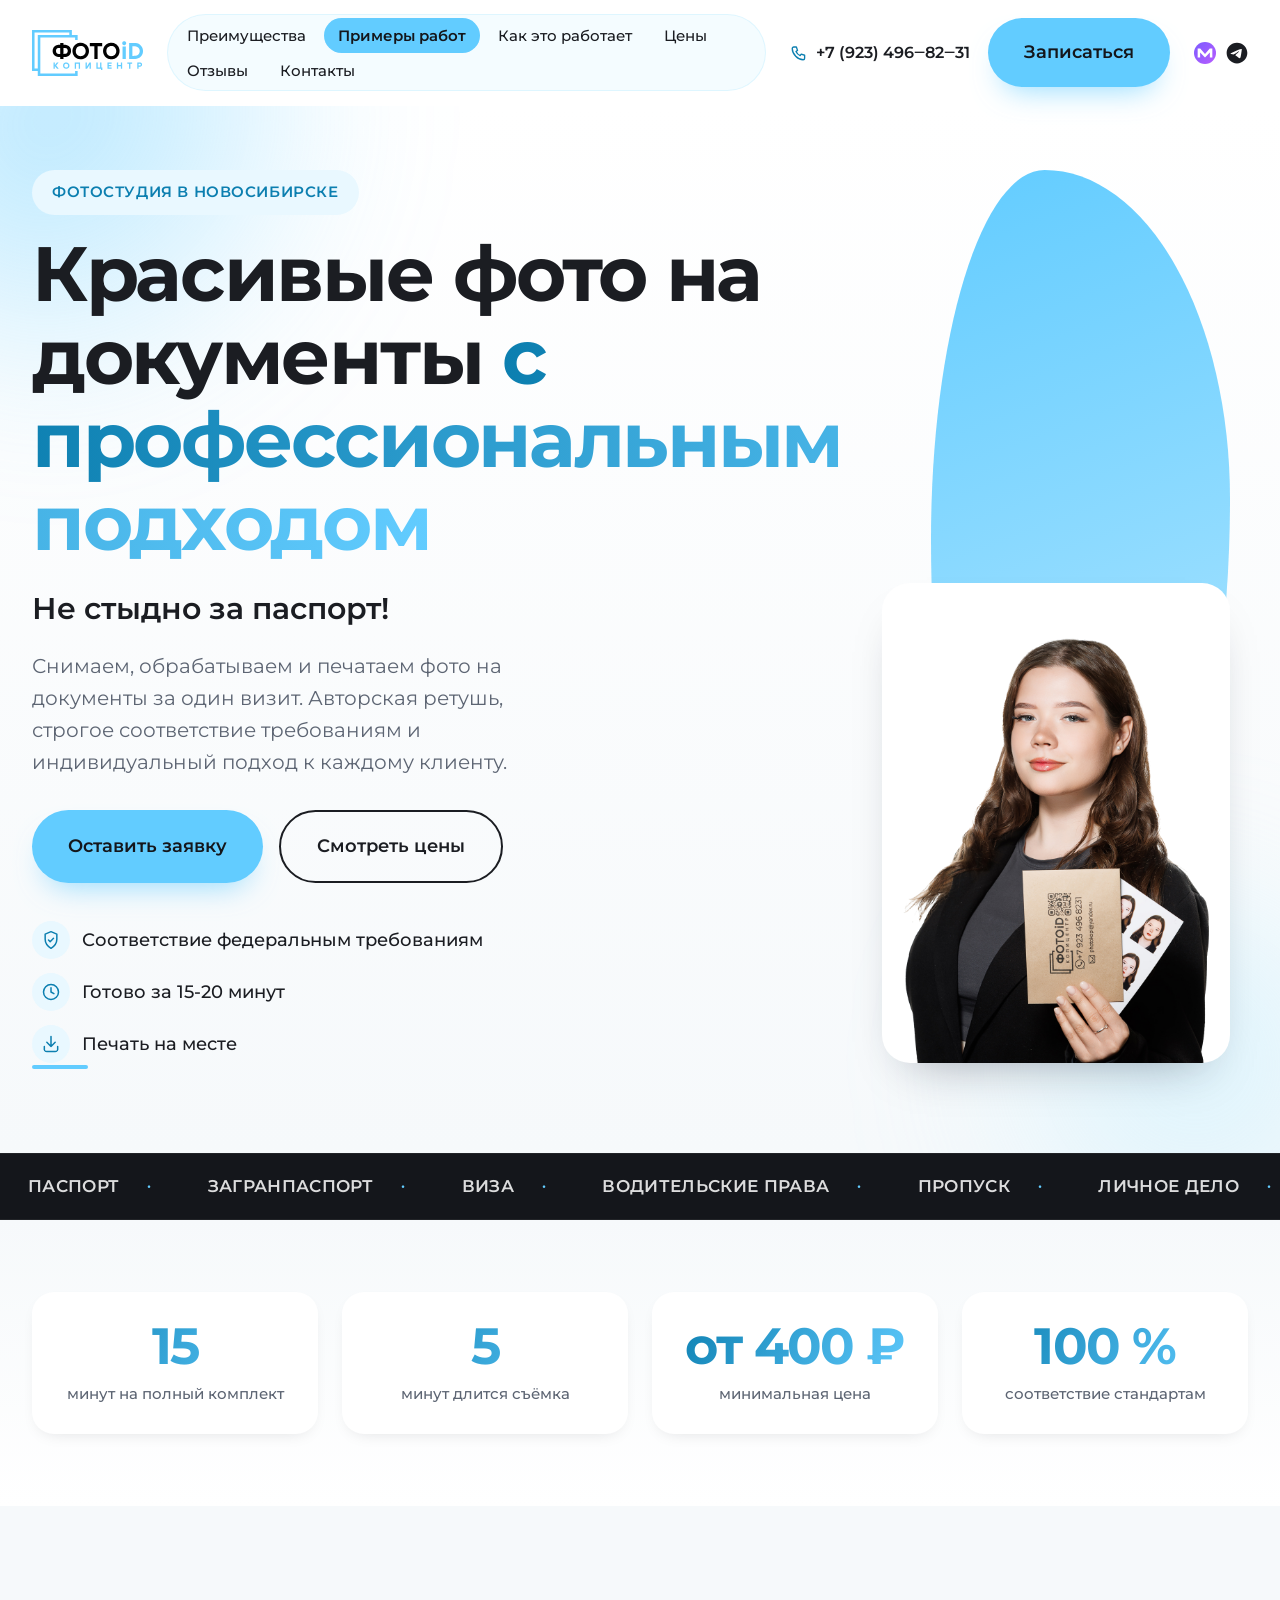
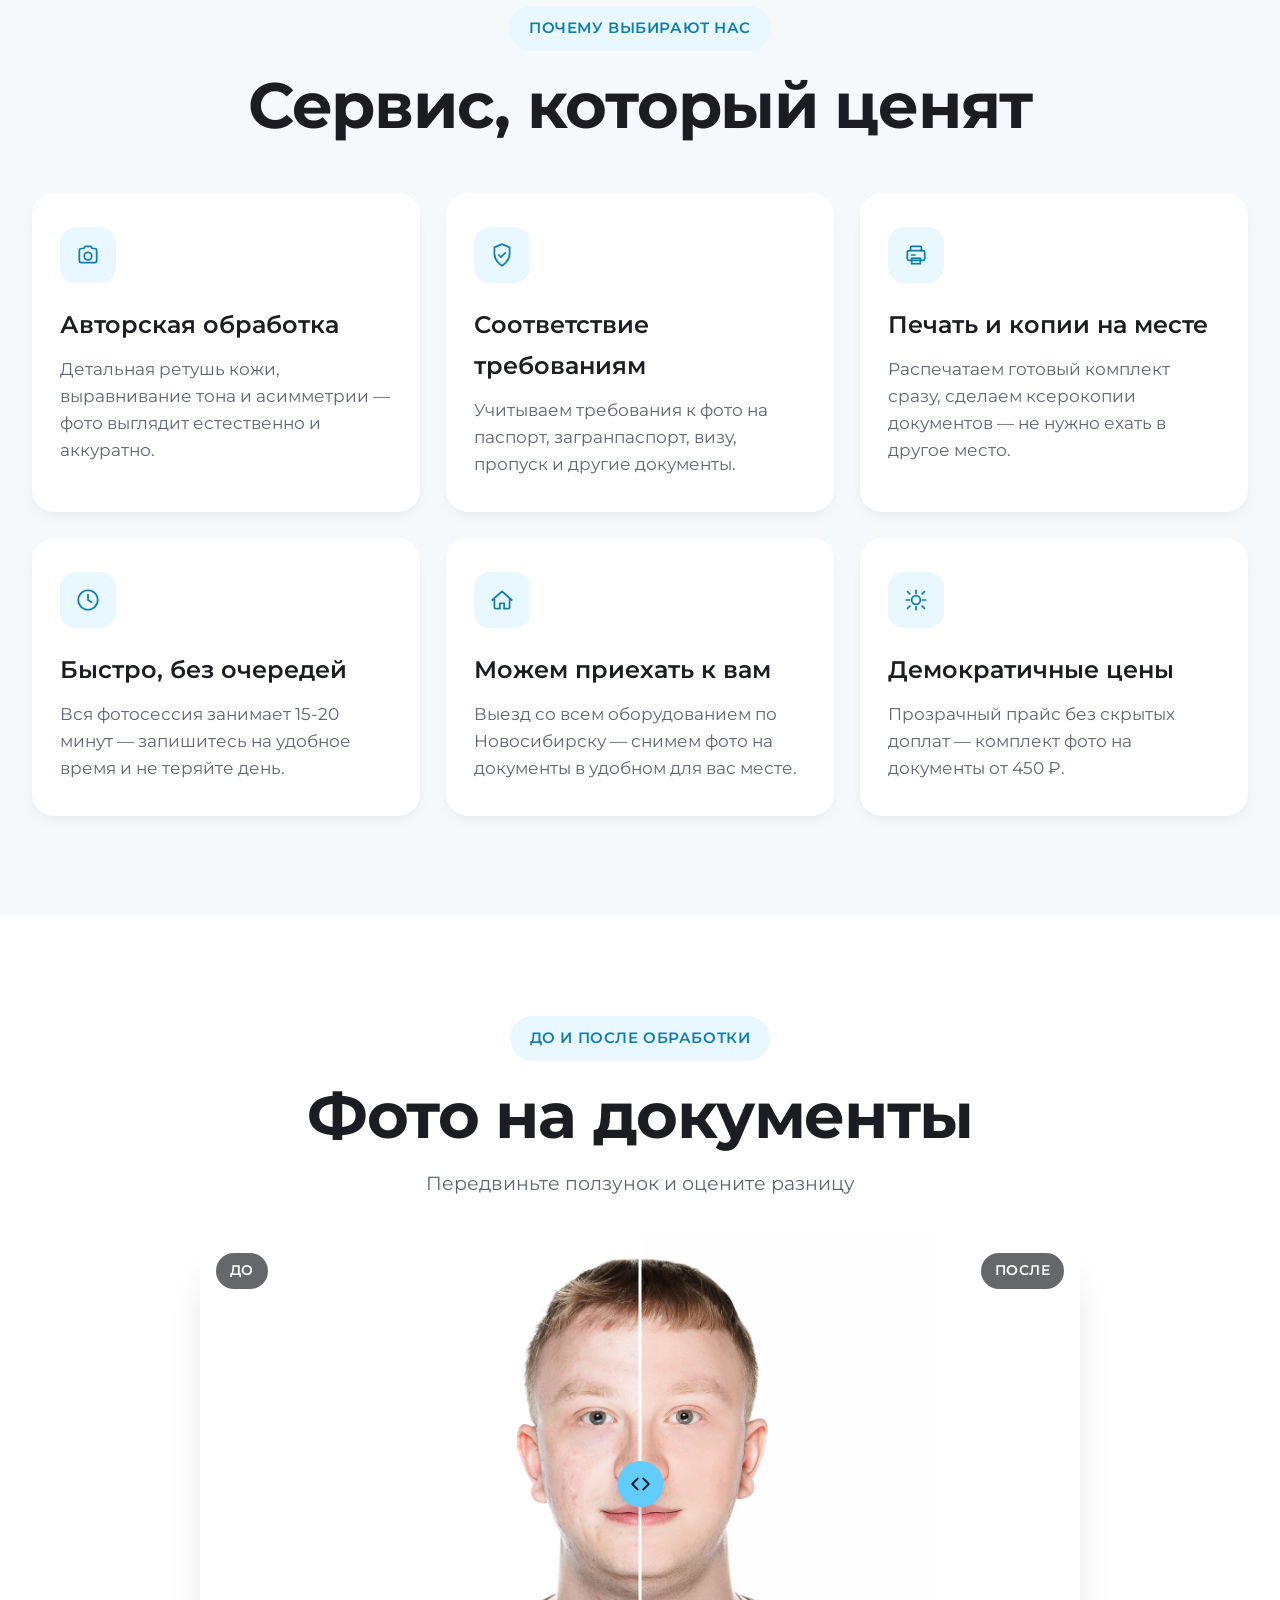
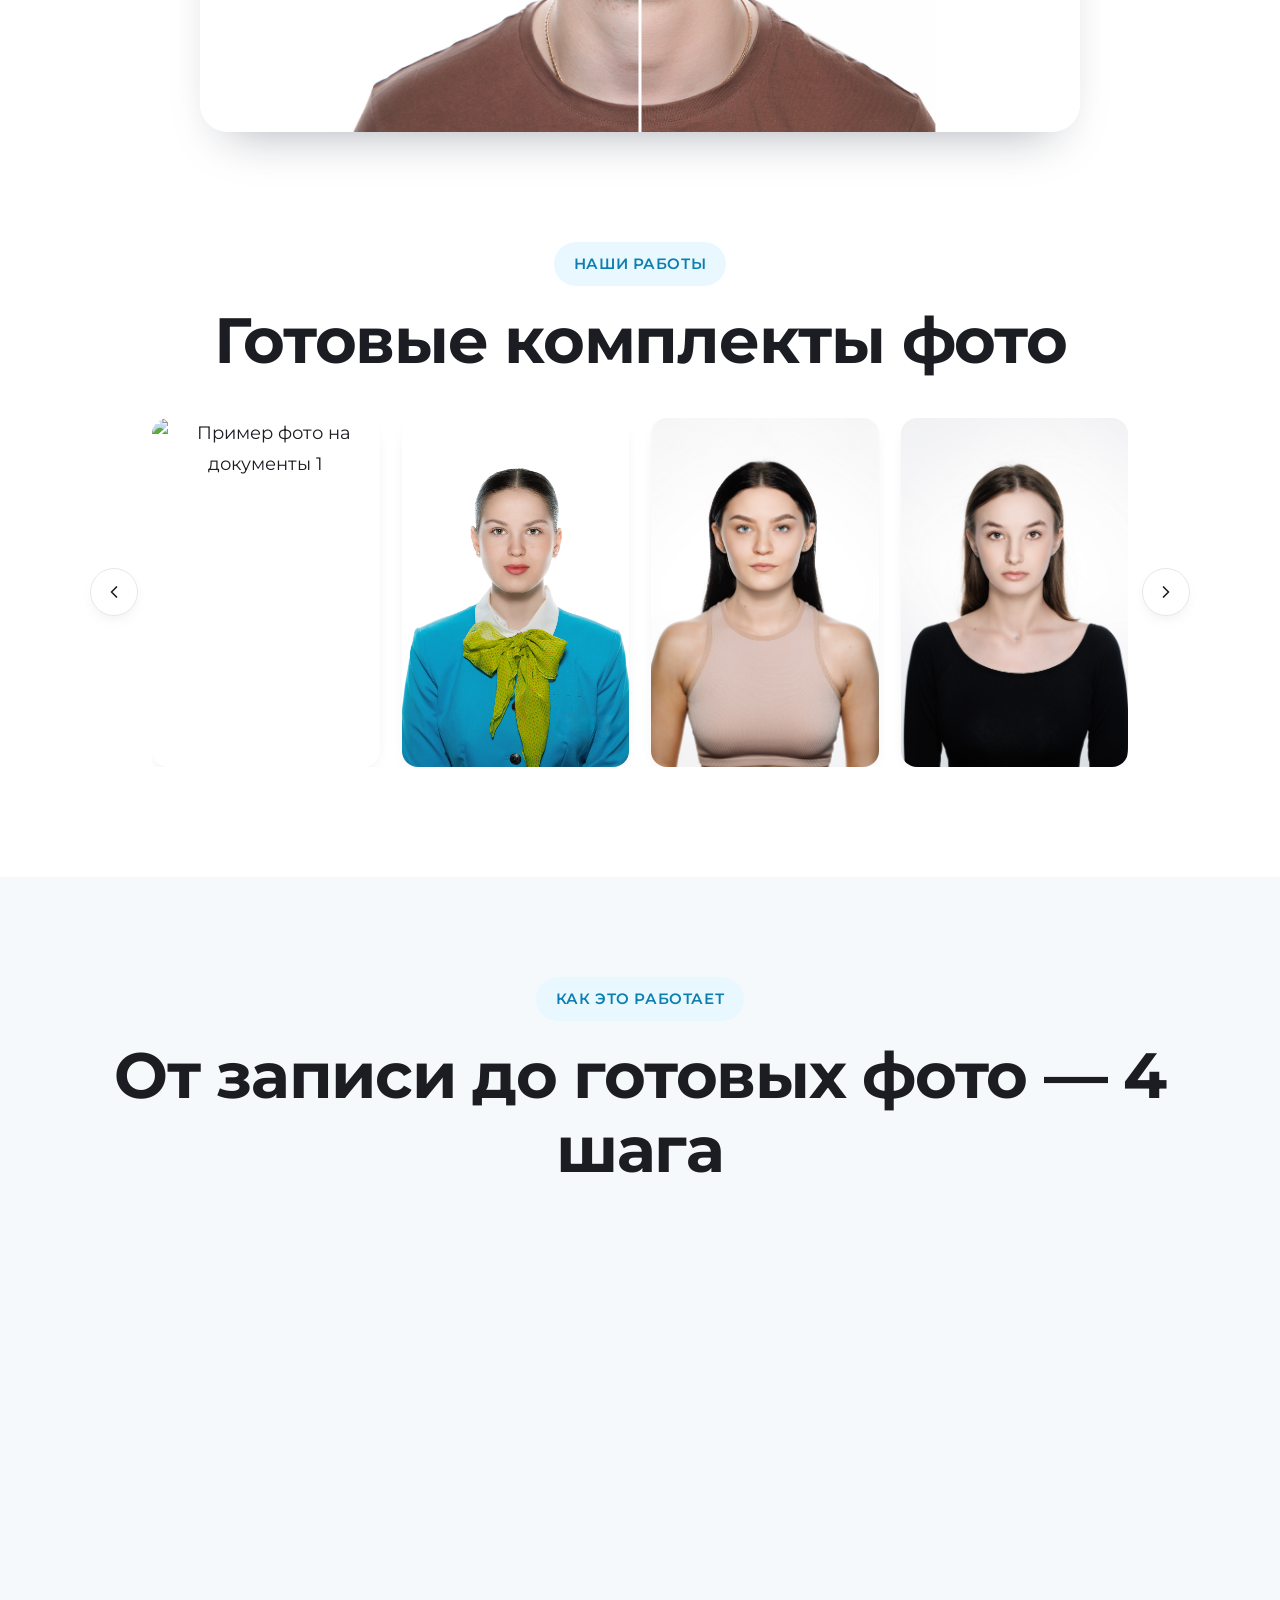
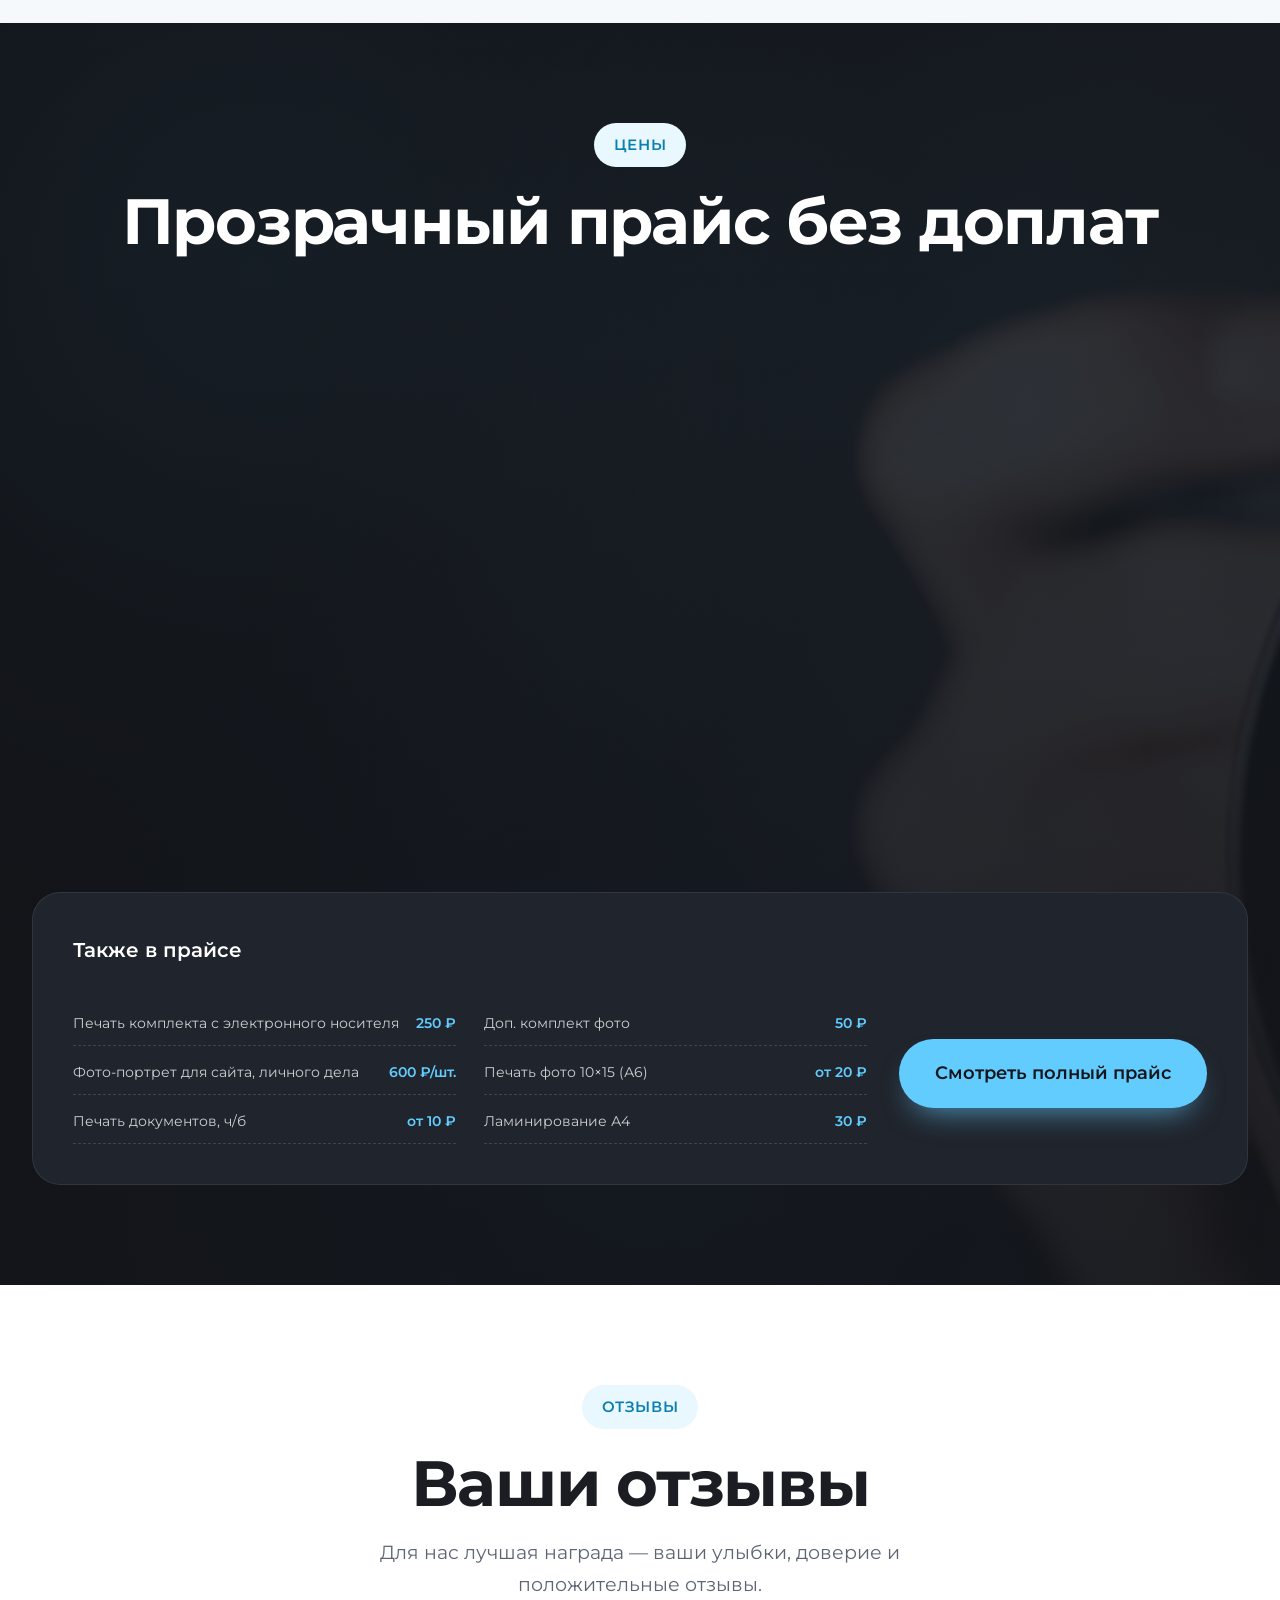
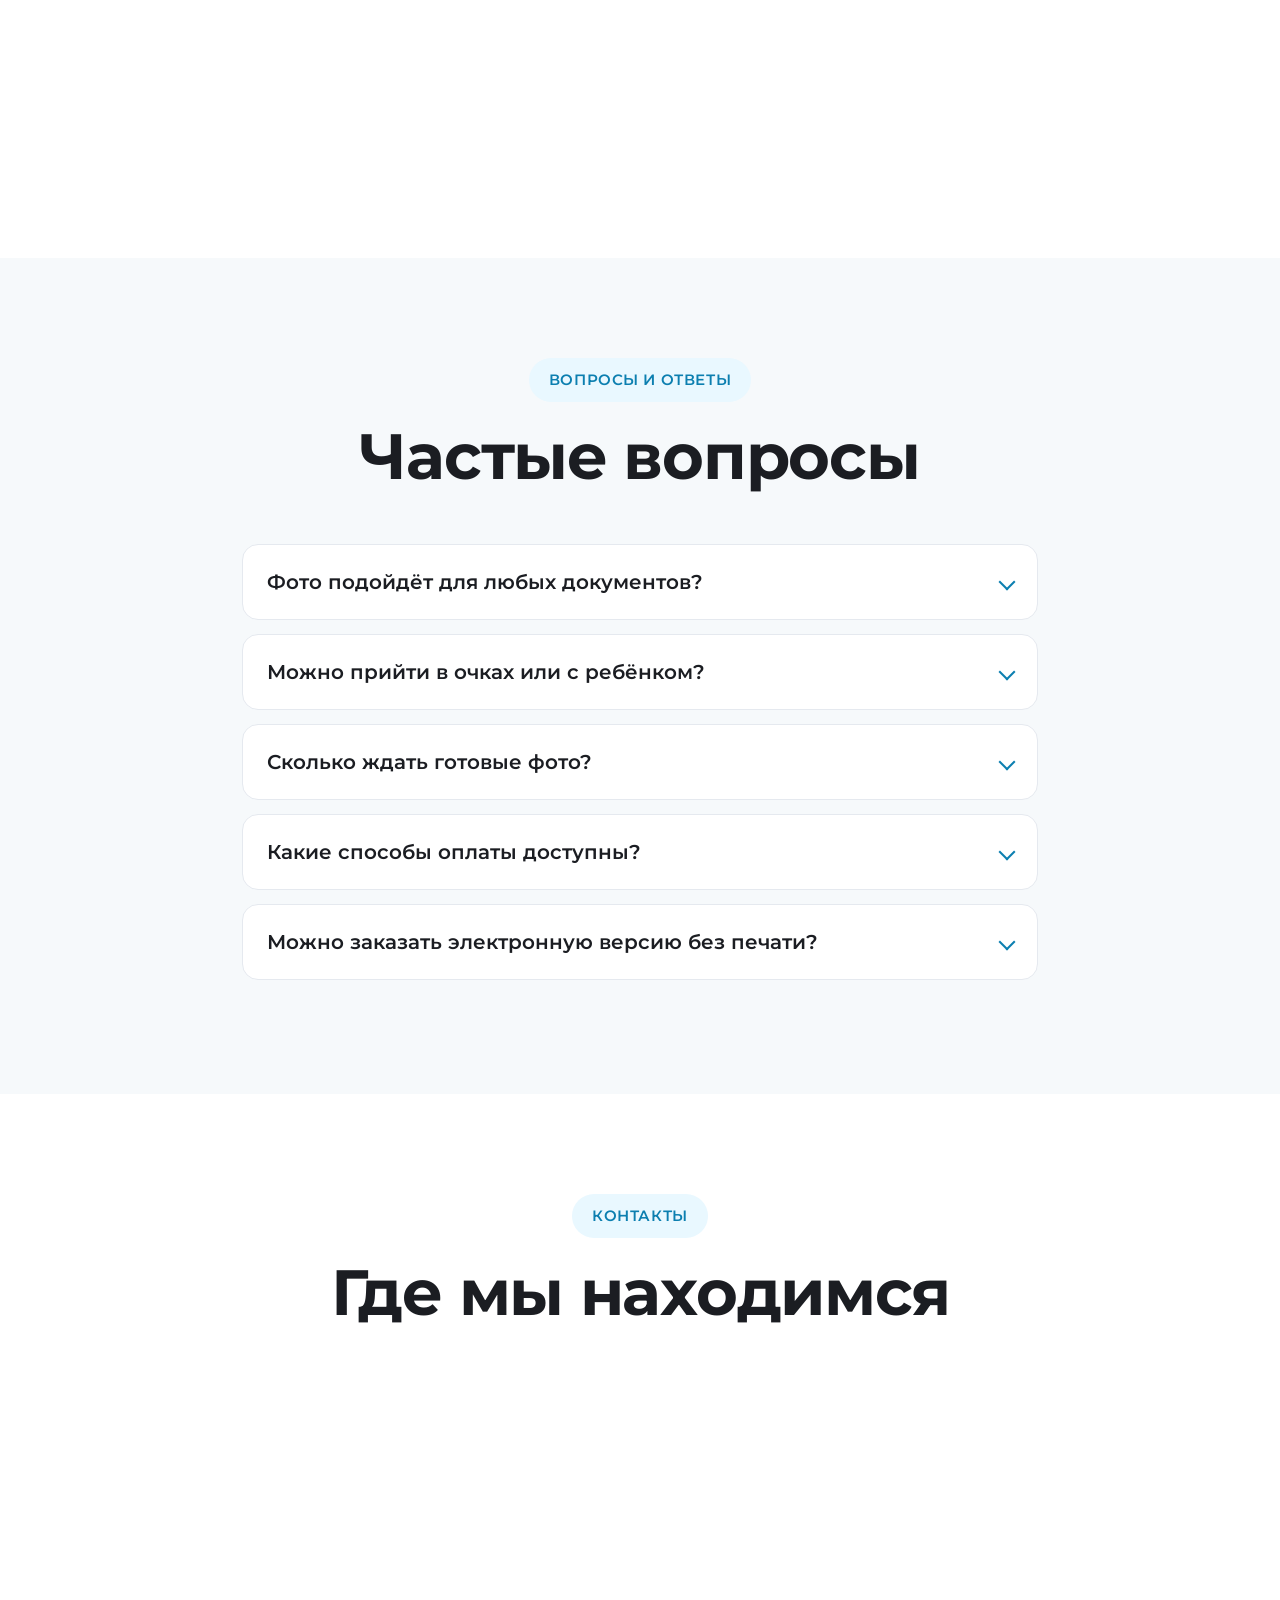
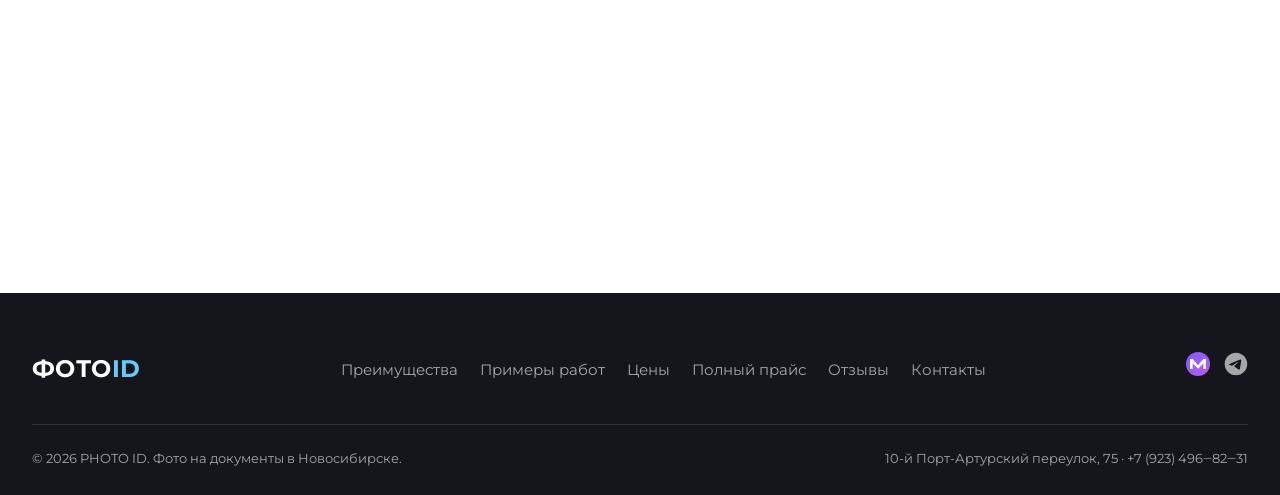
==== index.html @ f9340d2e "fix" ====
<!DOCTYPE html>
<html lang="ru">
  <head>
    <meta charset="UTF-8" />
    <meta name="viewport" content="width=device-width, initial-scale=1.0" />
    <meta
      name="description"
      content="Фотостудия PHOTO ID в Новосибирске — фото на документы за 15 минут, авторская ретушь, печать и копии на месте. Без очередей и пересъёмок."
    />
    <title>фОТО ID — фото на документы в Новосибирске</title>
    <link rel="icon" href="images/logo.svg" type="image/svg+xml" />
    <link rel="preconnect" href="https://fonts.googleapis.com" />
    <link rel="preconnect" href="https://fonts.gstatic.com" crossorigin />
    <link
      href="https://fonts.googleapis.com/css2?family=Montserrat:wght@400;500;600;700;800&display=swap"
      rel="stylesheet"
    />
    <link rel="stylesheet" href="css/style.css" />
    <link rel="stylesheet" href="css/effects.css" />
    <script src="https://res.smartwidgets.ru/app.js" defer></script>
  </head>
  <body>
    <a href="#main" class="visually-hidden">Перейти к содержимому</a>

    <header class="site-header" id="site-header">
      <div class="site-header__container">
        <a href="#main" class="logo">
          <img src="images/logo.svg" alt="PHOTO ID — фото на документы" width="140" height="58" />
        </a>

        <nav class="main-nav" id="main-nav">
          <ul class="main-nav__list">
            <li><a href="#advantages">Преимущества</a></li>
            <li><a href="#examples">Примеры работ</a></li>
            <li><a href="#process">Как это работает</a></li>
            <li><a href="#pricing">Цены</a></li>
            <li><a href="#reviews">Отзывы</a></li>
            <li><a href="#contacts">Контакты</a></li>
          </ul>

          <div class="main-nav__cta">
            <a href="tel:+70000000000" class="header-phone">
              <svg class="icon" viewBox="0 0 24 24" fill="none" stroke="currentColor" stroke-width="1.8">
                <path
                  d="M5 4h3.5l1.5 4.5-2 1.5a11 11 0 0 0 5.5 5.5l1.5-2 4.5 1.5V19a2 2 0 0 1-2 2C10.5 21 3 13.5 3 6a2 2 0 0 1 2-2Z"
                  stroke-linecap="round"
                  stroke-linejoin="round"
                />
              </svg>
              <span>+7 (923) 496‒82‒31</span>
            </a>
            <a href="#contacts" class="btn btn--primary btn--sm">Записаться</a>
          </div>
        </nav>

        <div class="header__icons">
          <a href="#" class="header__icon header__icon--brand" aria-label="Мы в Max" target="_blank" rel="noopener">
            <svg viewBox="0 0 24 24">
              <defs>
                <linearGradient id="maxGradH" x1="0%" y1="0%" x2="100%" y2="100%">
                  <stop offset="0%" stop-color="#7B5BFF" />
                  <stop offset="100%" stop-color="#B85CFF" />
                </linearGradient>
              </defs>
              <circle cx="12" cy="12" r="12" fill="url(#maxGradH)" />
              <path
                fill="#fff"
                d="M4,17 L4,7 L6.8,7 L12,13.2 L17.2,7 L20,7 L20,17 L17.3,17 L17.3,11.5 L12,16.8 L6.7,11.5 L6.7,17 Z"
              />
            </svg>
          </a>

          <a href="#" class="header__icon" aria-label="Мы в Telegram" target="_blank" rel="noopener">
            <svg viewBox="0 0 32 32">
              <title>telegram</title>
              <path
                d="M22.122 10.040c0.006-0 0.014-0 0.022-0 0.209 0 0.403 0.065 0.562 0.177l-0.003-0.002c0.116 0.101 0.194 0.243 0.213 0.403l0 0.003c0.020 0.122 0.031 0.262 0.031 0.405 0 0.065-0.002 0.129-0.007 0.193l0-0.009c-0.225 2.369-1.201 8.114-1.697 10.766-0.21 1.123-0.623 1.499-1.023 1.535-0.869 0.081-1.529-0.574-2.371-1.126-1.318-0.865-2.063-1.403-3.342-2.246-1.479-0.973-0.52-1.51 0.322-2.384 0.221-0.23 4.052-3.715 4.127-4.031 0.004-0.019 0.006-0.040 0.006-0.062 0-0.078-0.029-0.149-0.076-0.203l0 0c-0.052-0.034-0.117-0.053-0.185-0.053-0.045 0-0.088 0.009-0.128 0.024l0.002-0.001q-0.198 0.045-6.316 4.174c-0.445 0.351-1.007 0.573-1.619 0.599l-0.006 0c-0.867-0.105-1.654-0.298-2.401-0.573l0.074 0.024c-0.938-0.306-1.683-0.467-1.619-0.985q0.051-0.404 1.114-0.827 6.548-2.853 8.733-3.761c1.607-0.853 3.47-1.555 5.429-2.010l0.157-0.031zM15.93 1.025c-8.302 0.020-15.025 6.755-15.025 15.060 0 8.317 6.742 15.060 15.060 15.060s15.060-6.742 15.060-15.060c0-8.305-6.723-15.040-15.023-15.060h-0.002q-0.035-0-0.070 0z"
              ></path>
            </svg>
          </a>
        </div>

        <button class="burger" id="burger" aria-label="Открыть меню" aria-expanded="false" aria-controls="main-nav">
          <span></span><span></span><span></span>
        </button>
      </div>
    </header>

    <div class="nav-overlay" id="nav-overlay"></div>

    <main id="main">
      <section class="hero">
        <div class="hero__container">
          <div class="hero__text">
            <p class="eyebrow">Фотостудия в Новосибирске</p>
            <h1 class="hero__title">Красивые фото на документы <span>с профессиональным подходом</span></h1>
            <p class="hero__subtitle">Не стыдно за паспорт!</p>
            <p class="hero__description">
              Снимаем, обрабатываем и печатаем фото на документы за один визит. Авторская ретушь, строгое соответствие
              требованиям и индивидуальный подход к каждому клиенту.
            </p>

            <div class="hero__cta">
              <a href="#contacts" class="btn btn--primary">Оставить заявку</a>
              <a href="#pricing" class="btn btn--outline">Смотреть цены</a>
            </div>

            <ul class="hero__badges">
              <li>
                <svg class="icon" viewBox="0 0 24 24" fill="none" stroke="currentColor" stroke-width="1.8">
                  <path d="M12 22s7-4.5 7-11V5l-7-3-7 3v6c0 6.5 7 11 7 11Z" stroke-linejoin="round" />
                  <path d="m9 12 2 2 4-4" stroke-linecap="round" stroke-linejoin="round" />
                </svg>
                Соответствие федеральным требованиям
              </li>
              <li>
                <svg class="icon" viewBox="0 0 24 24" fill="none" stroke="currentColor" stroke-width="1.8">
                  <circle cx="12" cy="12" r="9" />
                  <path d="M12 7v5l3.5 2" stroke-linecap="round" stroke-linejoin="round" />
                </svg>
                Готово за 15-20 минут
              </li>
              <li>
                <svg class="icon" viewBox="0 0 24 24" fill="none" stroke="currentColor" stroke-width="1.8">
                  <path
                    d="M4 15v4a2 2 0 0 0 2 2h12a2 2 0 0 0 2-2v-4M7 10l5 5 5-5M12 15V3"
                    stroke-linecap="round"
                    stroke-linejoin="round"
                  />
                </svg>
                Печать на месте
              </li>
            </ul>
          </div>

          <div class="hero__media">
            <div class="hero__media-blob" aria-hidden="true"></div>
            <img
              src="images/img/main baground/main-bg.png"
              alt="Фото на документы — пример обработки"
              class="hero__image"
            />
          </div>
        </div>
      </section>

      <div class="marquee" aria-hidden="true">
        <div class="marquee__track">
          <span class="marquee__item">Паспорт<span>•</span></span>
          <span class="marquee__item">Загранпаспорт<span>•</span></span>
          <span class="marquee__item">Виза<span>•</span></span>
          <span class="marquee__item">Водительские права<span>•</span></span>
          <span class="marquee__item">Пропуск<span>•</span></span>
          <span class="marquee__item">Личное дело<span>•</span></span>
          <span class="marquee__item">Студенческий билет<span>•</span></span>
          <span class="marquee__item">Анкета<span>•</span></span>
          <!-- дублируем для бесшовного цикла -->
          <span class="marquee__item">Паспорт<span>•</span></span>
          <span class="marquee__item">Загранпаспорт<span>•</span></span>
          <span class="marquee__item">Виза<span>•</span></span>
          <span class="marquee__item">Водительские права<span>•</span></span>
          <span class="marquee__item">Пропуск<span>•</span></span>
          <span class="marquee__item">Личное дело<span>•</span></span>
          <span class="marquee__item">Студенческий билет<span>•</span></span>
          <span class="marquee__item">Анкета<span>•</span></span>
        </div>
      </div>

      <section class="metrics">
        <div class="metrics__container">
          <div class="metric">
            <div class="metric__value"><span data-count="15">15</span></div>
            <p class="metric__label">минут на полный комплект</p>
          </div>
          <div class="metric">
            <div class="metric__value"><span data-count="5">5</span></div>
            <p class="metric__label">минут длится съёмка</p>
          </div>
          <div class="metric">
            <div class="metric__value">от <span data-count="400">450</span> ₽</div>
            <p class="metric__label">минимальная цена</p>
          </div>
          <div class="metric">
            <div class="metric__value"><span data-count="100">100</span> %</div>
            <p class="metric__label">соответствие стандартам</p>
          </div>
        </div>
      </section>

      <section class="advantages" id="advantages">
        <div class="advantages__container">
          <p class="eyebrow eyebrow--center">Почему выбирают нас</p>
          <h2 class="common-title">Сервис, который ценят</h2>

          <div class="advantages__grid">
            <article class="advantage-card">
              <span class="advantage-card__icon">
                <svg viewBox="0 0 24 24" fill="none" stroke="currentColor" stroke-width="1.6">
                  <path
                    d="M4 8a2 2 0 0 1 2-2h2l1.5-2h5L16 6h2a2 2 0 0 1 2 2v9a2 2 0 0 1-2 2H6a2 2 0 0 1-2-2V8Z"
                    stroke-linejoin="round"
                  />
                  <circle cx="12" cy="13" r="3.5" />
                </svg>
              </span>
              <h3>Авторская обработка</h3>
              <p>Детальная ретушь кожи, выравнивание тона и асимметрии — фото выглядит естественно и аккуратно.</p>
            </article>

            <article class="advantage-card">
              <span class="advantage-card__icon">
                <svg viewBox="0 0 24 24" fill="none" stroke="currentColor" stroke-width="1.6">
                  <path d="M12 22s7-4.5 7-11V5l-7-3-7 3v6c0 6.5 7 11 7 11Z" stroke-linejoin="round" />
                  <path d="m9 12 2 2 4-4" stroke-linecap="round" stroke-linejoin="round" />
                </svg>
              </span>
              <h3>Соответствие требованиям</h3>
              <p>Учитываем требования к фото на паспорт, загранпаспорт, визу, пропуск и другие документы.</p>
            </article>

            <article class="advantage-card">
              <span class="advantage-card__icon">
                <svg viewBox="0 0 24 24" fill="none" stroke="currentColor" stroke-width="1.6">
                  <rect x="4" y="8" width="16" height="9" rx="1.5" />
                  <path d="M7 8V5a1 1 0 0 1 1-1h8a1 1 0 0 1 1 1v3M8 12h3" stroke-linecap="round" />
                  <rect x="8" y="15" width="8" height="5" />
                </svg>
              </span>
              <h3>Печать и копии на месте</h3>
              <p>Распечатаем готовый комплект сразу, сделаем ксерокопии документов — не нужно ехать в другое место.</p>
            </article>

            <article class="advantage-card">
              <span class="advantage-card__icon">
                <svg viewBox="0 0 24 24" fill="none" stroke="currentColor" stroke-width="1.6">
                  <circle cx="12" cy="12" r="9" />
                  <path d="M12 7v5l3.5 2" stroke-linecap="round" stroke-linejoin="round" />
                </svg>
              </span>
              <h3>Быстро, без очередей</h3>
              <p>Вся фотосессия занимает 15-20 минут — запишитесь на удобное время и не теряйте день.</p>
            </article>

            <article class="advantage-card">
              <span class="advantage-card__icon">
                <svg viewBox="0 0 24 24" fill="none" stroke="currentColor" stroke-width="1.6">
                  <path
                    d="M3 12 12 4l9 8M5 10v9a1 1 0 0 0 1 1h4v-5h4v5h4a1 1 0 0 0 1-1v-9"
                    stroke-linecap="round"
                    stroke-linejoin="round"
                  />
                </svg>
              </span>
              <h3>Можем приехать к вам</h3>
              <p>Выезд со всем оборудованием по Новосибирску — снимем фото на документы в удобном для вас месте.</p>
            </article>

            <article class="advantage-card">
              <span class="advantage-card__icon">
                <svg viewBox="0 0 24 24" fill="none" stroke="currentColor" stroke-width="1.6">
                  <path
                    d="M12 3v3M12 18v3M4.2 4.2l2.1 2.1M17.7 17.7l2.1 2.1M3 12h3M18 12h3M4.2 19.8l2.1-2.1M17.7 6.3l2.1-2.1"
                    stroke-linecap="round"
                  />
                  <circle cx="12" cy="12" r="4" />
                </svg>
              </span>
              <h3>Демократичные цены</h3>
              <p>Прозрачный прайс без скрытых доплат — комплект фото на документы от 450 ₽.</p>
            </article>
          </div>
        </div>
      </section>

      <section class="examples" id="examples">
        <div class="examples__container">
          <p class="eyebrow eyebrow--center">До и после обработки</p>
          <h2 class="examples__title common-title">Фото на документы</h2>
          <h3 class="examples__subtitle">Передвиньте ползунок и оцените разницу</h3>

          <div class="flex-wrapper">
            <div class="compare-container">
              <img src="images/after.jpg" class="compare-img after" alt="Фото после обработки" />
              <img src="images/before.jpg" class="compare-img before" alt="Фото до обработки" />
              <div class="slider-line" role="slider" aria-label="Сравнение до и после" tabindex="0">
                <span class="slider-handle">
                  <svg viewBox="0 0 24 24" fill="none" stroke="currentColor" stroke-width="2">
                    <path d="m9 6-6 6 6 6M15 6l6 6-6 6" stroke-linecap="round" stroke-linejoin="round" />
                  </svg>
                </span>
              </div>
              <span class="compare-tag compare-tag--before">До</span>
              <span class="compare-tag compare-tag--after">После</span>
            </div>
          </div>

          <div class="examples__gallery-head">
            <p class="eyebrow eyebrow--center">Наши работы</p>
            <h2 class="common-title">Готовые комплекты фото</h2>
          </div>

          <div class="examples__carousel carousel">
            <button class="arrow left" aria-label="Предыдущие фото">
              <svg viewBox="0 0 24 24" fill="none" stroke="currentColor" stroke-width="2">
                <path d="m15 6-6 6 6 6" stroke-linecap="round" stroke-linejoin="round" />
              </svg>
            </button>

            <div class="carousel-track-wrapper">
              <div class="carousel-track">
                <div class="carousel-item">
                  <img src="images/img/example1.jpg" alt="Пример фото на документы 1" loading="lazy" />
                </div>
                <div class="carousel-item">
                  <img src="images/img/IMG_1281 (3).jpg" alt="Пример фото на документы 2" loading="lazy" />
                </div>
                <div class="carousel-item">
                  <img src="images/img/IMG_2368.jpg" alt="Пример фото на документы 3" loading="lazy" />
                </div>
                <div class="carousel-item">
                  <img src="images/img/IMG_2411.jpg" alt="Пример фото на документы 4" loading="lazy" />
                </div>
                <div class="carousel-item">
                  <img src="images/img/IMG_7829.jpg" alt="Пример фото на документы 5" loading="lazy" />
                </div>
                <div class="carousel-item">
                  <img src="images/img/IMG_9125.jpg" alt="Пример фото на документы 6" loading="lazy" />
                </div>
                <div class="carousel-item">
                  <img src="images/img/IMG_9531.jpg" alt="Пример фото на документы 7" loading="lazy" />
                </div>
                <div class="carousel-item">
                  <img src="images/img/IMG_9721-1 (2).jpg" alt="Пример фото на документы 8" loading="lazy" />
                </div>
              </div>
            </div>

            <button class="arrow right" aria-label="Следующие фото">
              <svg viewBox="0 0 24 24" fill="none" stroke="currentColor" stroke-width="2">
                <path d="m9 6 6 6-6 6" stroke-linecap="round" stroke-linejoin="round" />
              </svg>
            </button>
          </div>
        </div>
      </section>

      <section class="process" id="process">
        <div class="process__container">
          <p class="eyebrow eyebrow--center">Как это работает</p>
          <h2 class="common-title">От записи до готовых фото — 4 шага</h2>

          <ol class="process__list">
            <li class="process-step">
              <span class="process-step__num">01</span>
              <h3>Свяжитесь с нами</h3>

              <p>Приходите в копицентр или свяжитесь с нами — мы подскажем всё необходимое</p>
            </li>
            <li class="process-step">
              <span class="process-step__num">02</span>
              <h3>Фотосъёмка</h3>
              <p>Сама съёмка занимает 5-7 минут — поможем с позой, светом и выражением лица.</p>
            </li>
            <li class="process-step">
              <span class="process-step__num">03</span>
              <h3>Обработка</h3>
              <p>Подбираем лучший кадр и обрабатываем его с учётом ваших пожеланий.</p>
            </li>
            <li class="process-step">
              <span class="process-step__num">04</span>
              <h3>Готово</h3>
              <p>Забираете комплект в печатном виде, на флешке или получаете файлы на почту.</p>
            </li>
          </ol>
        </div>
      </section>

      <section class="pricing" id="pricing">
        <!-- Фоновое видео. Положи свой файл в assets/video/studio-bg.mp4 —
             пока файла нет, виден анимированный градиентный фон (.pricing::before). -->
        <video
          class="pricing__bg-video"
          autoplay
          muted
          loop
          playsinline
          preload="none"
          poster="images/intro2.jpg"
          aria-hidden="true"
        >
          <source src="assets/video/studio-bg.mp4" type="video/mp4" />
        </video>
        <div class="pricing__overlay" aria-hidden="true"></div>
        <div class="pricing__container">
          <p class="eyebrow eyebrow--center">Цены</p>
          <h2 class="common-title">Прозрачный прайс без доплат</h2>

          <div class="pricing__grid">
            <article class="price-card">
              <h3 class="price-card__name">Лайт</h3>
              <p class="price-card__price">450 ₽</p>
              <ul class="price-card__list">
                <li>Комплект 4 шт.</li>
                <li>Лёгкая ретушь кожи</li>
                <li>Печать или электронный вид</li>
              </ul>
              <a href="#contacts" class="btn btn--outline btn--block">Записаться</a>
            </article>

            <article class="price-card price-card--popular">
              <span class="price-card__badge">Популярно</span>
              <h3 class="price-card__name">Полный пакет</h3>
              <p class="price-card__price">800 ₽</p>
              <ul class="price-card__list">
                <li>Комплект 4 шт.</li>
                <li>Профессиональная ретушь: асимметрия, тон кожи, неровности</li>
                <li>Печать и электронный вид в высоком качестве</li>
              </ul>
              <a href="#contacts" class="btn btn--primary btn--block">Записаться</a>
            </article>

            <article class="price-card">
              <h3 class="price-card__name">С выездом</h3>
              <p class="price-card__price">от 4000 ₽</p>
              <ul class="price-card__list">
                <li>Выезд по Новосибирску со всем оборудованием</li>
                <li>Готовое фото по договорённости с мастером</li>
              </ul>
              <a href="#contacts" class="btn btn--outline btn--block">Уточнить</a>
            </article>
          </div>

          <div class="pricing__extra">
            <h3>Также в прайсе</h3>
            <ul class="pricing__extra-list">
              <li><span>Печать комплекта с электронного носителя</span><b>250 ₽</b></li>
              <li><span>Доп. комплект фото</span><b>50 ₽</b></li>
              <li><span>Фото-портрет для сайта, личного дела</span><b>600 ₽/шт.</b></li>
              <li><span>Печать фото 10×15 (А6)</span><b>от 20 ₽</b></li>
              <li><span>Печать документов, ч/б</span><b>от 10 ₽</b></li>
              <li><span>Ламинирование А4</span><b>30 ₽</b></li>
            </ul>
            <a href="price.html" class="btn btn--primary">Смотреть полный прайс</a>
          </div>
        </div>
      </section>

      <section class="feedback" id="reviews">
        <div class="feedback__container">
          <p class="eyebrow eyebrow--center">Отзывы</p>
          <h2 class="feedback__title common-title">Ваши отзывы</h2>
          <h3 class="feedback__subtitle">Для нас лучшая награда — ваши улыбки, доверие и положительные отзывы.</h3>
          <div class="sw-app" data-app="55024e90703c2088b79bbe9ac52729a4"></div>
        </div>
      </section>

      <section class="faq" id="faq">
        <div class="faq__container">
          <p class="eyebrow eyebrow--center">Вопросы и ответы</p>
          <h2 class="common-title">Частые вопросы</h2>

          <div class="accordion">
            <div class="accordion-item">
              <button class="accordion-header" type="button">Фото подойдёт для любых документов?</button>
              <div class="accordion-content">
                <p>
                  Да, мы делаем фото с учётом требований к паспорту, загранпаспорту, водительскому удостоверению, визе,
                  пропуску и личному делу. Если у вас особые требования — скажите об этом до съёмки.
                </p>
              </div>
            </div>
            <div class="accordion-item">
              <button class="accordion-header" type="button">Можно прийти в очках или с ребёнком?</button>
              <div class="accordion-content">
                <p>
                  Можно. Для большинства документов очки на фото не допускаются — на месте подскажем, как лучше сделать
                  кадр. Фотографируем детей и взрослых, в том числе фото на документы для питомцев.
                </p>
              </div>
            </div>
            <div class="accordion-item">
              <button class="accordion-header" type="button">Сколько ждать готовые фото?</button>
              <div class="accordion-content">
                <p>Обычно фотосессия и обработка занимают 15-20 минут, и вы уходите с готовым комплектом на руках.</p>
              </div>
            </div>
            <div class="accordion-item">
              <button class="accordion-header" type="button">Какие способы оплаты доступны?</button>
              <div class="accordion-content">
                <p>Принимаем наличные и оплату картой. При выезде к заказчику возможна оплата переводом.</p>
              </div>
            </div>
            <div class="accordion-item">
              <button class="accordion-header" type="button">Можно заказать электронную версию без печати?</button>
              <div class="accordion-content">
                <p>
                  Да, передадим готовые файлы на флешку или вышлем на почту — печать оплачивается отдельно при
                  необходимости.
                </p>
              </div>
            </div>
          </div>
        </div>
      </section>

      <section class="where" id="contacts">
        <div class="where__container">
          <p class="eyebrow eyebrow--center">Контакты</p>
          <h2 class="where__title common-title">Где мы находимся</h2>

          <div class="where__layout">
            <div class="contact-card">
              <ul class="contact-card__list">
                <li>
                  <svg class="icon" viewBox="0 0 24 24" fill="none" stroke="currentColor" stroke-width="1.8">
                    <path d="M12 22s7-4.5 7-11a7 7 0 1 0-14 0c0 6.5 7 11 7 11Z" stroke-linejoin="round" />
                    <circle cx="12" cy="11" r="2.5" />
                  </svg>
                  <span>10-й Порт-Артурский переулок, 75, Ленинский район, Новосибирск</span>
                </li>
                <li>
                  <svg class="icon" viewBox="0 0 24 24" fill="none" stroke="currentColor" stroke-width="1.8">
                    <path
                      d="M5 4h3.5l1.5 4.5-2 1.5a11 11 0 0 0 5.5 5.5l1.5-2 4.5 1.5V19a2 2 0 0 1-2 2C10.5 21 3 13.5 3 6a2 2 0 0 1 2-2Z"
                      stroke-linecap="round"
                      stroke-linejoin="round"
                    />
                  </svg>
                  <a href="tel:+70000000000">+7 (923) 496‒82‒31</a>
                </li>
                <li>
                  <svg class="icon" viewBox="0 0 24 24" fill="none" stroke="currentColor" stroke-width="1.8">
                    <circle cx="12" cy="12" r="9" />
                    <path d="M12 7v5l3.5 2" stroke-linecap="round" stroke-linejoin="round" />
                  </svg>
                  <span>Пн–Пт: 10:00–20:00, Сб–Вс: 10:00–19:00</span>
                </li>
              </ul>
              <div class="contact-card__socials">
                <a href="#" target="_blank" rel="noopener" aria-label="Мы во Max">Max</a>
                <a href="#" target="_blank" rel="noopener" aria-label="Мы в Telegram">Telegram</a>
              </div>
              <a href="#contacts" class="btn btn--primary btn--block">Записаться на фотосессию</a>
            </div>

            <div class="where__map map">
              <iframe
                src="https://yandex.ru/map-widget/v1/?um=constructor%3A879d0be3b4baaa48f2556f5f6e97ea75e90715cfccce647b9ef50e7c65b0874b&amp;source=constructor"
                width="1000"
                height="500"
                loading="lazy"
                title="Карта — расположение фотостудии PHOTO ID"
              ></iframe>
            </div>
          </div>
        </div>
      </section>
    </main>

    <footer class="site-footer">
      <div class="site-footer__container">
        <div class="site-footer__top">
          <a href="#main" class="footer-logo">ФОТО<span>ID</span></a>
          <ul class="footer-nav">
            <li><a href="#advantages">Преимущества</a></li>
            <li><a href="#examples">Примеры работ</a></li>
            <li><a href="#pricing">Цены</a></li>
            <li><a href="price.html">Полный прайс</a></li>
            <li><a href="#reviews">Отзывы</a></li>
            <li><a href="#contacts">Контакты</a></li>
          </ul>
          <div class="footer-socials">
            <a href="#" target="_blank" rel="noopener" aria-label="Мы в Max">
              <svg viewBox="0 0 24 24">
                <defs>
                  <linearGradient id="maxGradF" x1="0%" y1="0%" x2="100%" y2="100%">
                    <stop offset="0%" stop-color="#7B5BFF" />
                    <stop offset="100%" stop-color="#B85CFF" />
                  </linearGradient>
                </defs>
                <circle cx="12" cy="12" r="12" fill="url(#maxGradF)" />
                <path
                  fill="#fff"
                  d="M4,17 L4,7 L6.8,7 L12,13.2 L17.2,7 L20,7 L20,17 L17.3,17 L17.3,11.5 L12,16.8 L6.7,11.5 L6.7,17 Z"
                />
              </svg>
            </a>
            <a href="#" target="_blank" rel="noopener" aria-label="Мы в Telegram">
              <svg viewBox="0 0 32 32">
                <path
                  d="M22.122 10.040c0.006-0 0.014-0 0.022-0 0.209 0 0.403 0.065 0.562 0.177l-0.003-0.002c0.116 0.101 0.194 0.243 0.213 0.403l0 0.003c0.020 0.122 0.031 0.262 0.031 0.405 0 0.065-0.002 0.129-0.007 0.193l0-0.009c-0.225 2.369-1.201 8.114-1.697 10.766-0.21 1.123-0.623 1.499-1.023 1.535-0.869 0.081-1.529-0.574-2.371-1.126-1.318-0.865-2.063-1.403-3.342-2.246-1.479-0.973-0.52-1.51 0.322-2.384 0.221-0.23 4.052-3.715 4.127-4.031 0.004-0.019 0.006-0.040 0.006-0.062 0-0.078-0.029-0.149-0.076-0.203l0 0c-0.052-0.034-0.117-0.053-0.185-0.053-0.045 0-0.088 0.009-0.128 0.024l0.002-0.001q-0.198 0.045-6.316 4.174c-0.445 0.351-1.007 0.573-1.619 0.599l-0.006 0c-0.867-0.105-1.654-0.298-2.401-0.573l0.074 0.024c-0.938-0.306-1.683-0.467-1.619-0.985q0.051-0.404 1.114-0.827 6.548-2.853 8.733-3.761c1.607-0.853 3.47-1.555 5.429-2.010l0.157-0.031zM15.93 1.025c-8.302 0.020-15.025 6.755-15.025 15.060 0 8.317 6.742 15.060 15.060 15.060s15.060-6.742 15.060-15.060c0-8.305-6.723-15.040-15.023-15.060h-0.002q-0.035-0-0.070 0z"
                ></path>
              </svg>
            </a>
          </div>
        </div>

        <div class="site-footer__bottom">
          <p>© <span id="year"></span> PHOTO ID. Фото на документы в Новосибирске.</p>
          <p>10-й Порт-Артурский переулок, 75 · +7 (923) 496‒82‒31</p>
        </div>
      </div>
    </footer>

    <a href="tel:+70000000000" class="mobile-cta">
      <svg class="icon" viewBox="0 0 24 24" fill="none" stroke="currentColor" stroke-width="1.8">
        <path
          d="M5 4h3.5l1.5 4.5-2 1.5a11 11 0 0 0 5.5 5.5l1.5-2 4.5 1.5V19a2 2 0 0 1-2 2C10.5 21 3 13.5 3 6a2 2 0 0 1 2-2Z"
          stroke-linecap="round"
          stroke-linejoin="round"
        />
      </svg>
      Записаться
    </a>

    <script src="js/beforeAfterSlider.js" defer></script>
    <script src="js/carousel.js" defer></script>
    <script src="js/priceAccordeon.js" defer></script>
    <script src="js/main.js" defer></script>
    <script src="js/effects.js" defer></script>
  </body>
</html>
---- css/style.css ----
@charset "UTF-8";

/* ===== Reset ===== */
*,
::before,
::after {
  padding: 0;
  margin: 0;
  border: 0;
  box-sizing: border-box;
}

a {
  text-decoration: none;
  color: inherit;
}

ul,
ol,
li {
  list-style: none;
}

img {
  vertical-align: top;
  max-width: 100%;
}

button {
  font: inherit;
  background: none;
  cursor: pointer;
}

h1,
h2,
h3,
h4,
h5,
h6 {
  font-weight: inherit;
  font-size: inherit;
}

html,
body {
  height: 100%;
}

html {
  scroll-behavior: smooth;
}

body {
  font-family: "Carvist", "Helvetica Neue", Arial, sans-serif;
  font-weight: 400;
  font-style: normal;
  line-height: 1.4;
  color: var(--color-text);
  background: var(--color-white);
  overflow-x: hidden;
}

section[id] {
  scroll-margin-top: 96px;
}

.visually-hidden {
  position: absolute;
  width: 1px;
  height: 1px;
  overflow: hidden;
  clip: rect(0 0 0 0);
  white-space: nowrap;
}
.visually-hidden:focus {
  position: fixed;
  top: 12px;
  left: 12px;
  width: auto;
  height: auto;
  z-index: 2000;
  background: #fff;
  color: #000;
  padding: 12px 18px;
  border-radius: 8px;
  clip: auto;
}

/* ===== Design tokens ===== */
:root {
  --color-accent: #62ccff;
  --color-accent-dark: #1ea2da;
  --color-accent-darker: #0c7fb0;
  --color-accent-light: #e9f8ff;
  --color-black: #14161b;
  --color-dark: #1c1f26;
  --color-dark-card: #20242c;
  --color-white: #ffffff;
  --color-gray-50: #f6f9fb;
  --color-gray-100: #eef1f5;
  --color-border: #e5e9ef;
  --color-text: #1b1d22;
  --color-text-muted: #5d6573;

  --container-width: 1320px;
  --radius-xl: 28px;
  --radius-lg: 22px;
  --radius-md: 16px;
  --radius-sm: 10px;
  --shadow-sm: 0 6px 18px -10px rgba(20, 22, 27, 0.18);
  --shadow-card: 0 24px 48px -28px rgba(15, 23, 42, 0.4);
  --header-height: 84px;
}

[class*="__container"] {
  max-width: var(--container-width);
  margin: 0 auto;
  padding: 0 32px;
}

/* ===== Typography helpers ===== */
.eyebrow {
  display: inline-flex;
  align-items: center;
  gap: 6px;
  background: var(--color-accent-light);
  color: var(--color-accent-darker);
  font-weight: 600;
  font-size: 13px;
  letter-spacing: 0.04em;
  text-transform: uppercase;
  padding: 8px 16px;
  border-radius: 999px;
  margin-bottom: 18px;
}
.eyebrow--center {
  display: table;
  margin-left: auto;
  margin-right: auto;
}

.common-title {
  color: var(--color-text);
  font-size: clamp(30px, 4vw, 52px);
  font-weight: 700;
  text-align: center;
  line-height: 1.15;
  margin-bottom: 16px;
}

.icon {
  width: 22px;
  height: 22px;
  flex-shrink: 0;
}

/* ===== Buttons ===== */
.btn {
  display: inline-flex;
  align-items: center;
  justify-content: center;
  gap: 8px;
  padding: 16px 30px;
  border-radius: 999px;
  font-weight: 600;
  font-size: 16px;
  white-space: nowrap;
  transition: 0.25s ease;
  transition-property: transform, box-shadow, background-color, color, border-color;
}
.btn:active {
  transform: scale(0.97);
}
.btn--primary {
  background: var(--color-accent);
  color: var(--color-black);
  box-shadow: 0 16px 30px -14px rgba(98, 204, 255, 0.7);
}
.btn--primary:hover {
  background: var(--color-accent-dark);
  color: #fff;
  transform: translateY(-2px);
  box-shadow: 0 20px 34px -14px rgba(98, 204, 255, 0.8);
}
.btn--outline {
  background: transparent;
  color: var(--color-text);
  border: 2px solid var(--color-text);
}
.btn--outline:hover {
  background: var(--color-text);
  color: #fff;
  transform: translateY(-2px);
}
.btn--dark {
  background: var(--color-black);
  color: #fff;
}
.btn--dark:hover {
  background: var(--color-accent-dark);
  transform: translateY(-2px);
}
.btn--sm {
  padding: 11px 22px;
  font-size: 14px;
}
.btn--block {
  width: 100%;
}

/* ===== Header ===== */
.site-header {
  position: sticky;
  top: 0;
  z-index: 1000;
  background: rgba(255, 255, 255, 0.88);
  backdrop-filter: blur(14px);
  border-bottom: 1px solid transparent;
  transition: 0.25s ease;
  transition-property: box-shadow, border-color, background-color;
}
.site-header.is-scrolled {
  border-bottom-color: var(--color-border);
  box-shadow: 0 10px 30px -22px rgba(15, 23, 42, 0.4);
}
.site-header__container {
  max-width: var(--container-width);
  margin: 0 auto;
  padding: 14px 32px;
  display: flex;
  align-items: center;
  gap: 24px;
}

.logo {
  display: flex;
  align-items: center;
  flex-shrink: 0;
}
.logo img {
  height: 46px;
  width: auto;
  display: block;
}

.main-nav {
  display: flex;
  align-items: center;
  justify-content: space-between;
  flex: 1 1 auto;
  gap: 24px;
}
.main-nav__list {
  display: flex;
  align-items: center;
  gap: 28px;
  flex-wrap: wrap;
}
.main-nav__list a {
  font-size: 15px;
  font-weight: 500;
  color: var(--color-text);
  position: relative;
  transition: color 0.2s ease;
}
.main-nav__list a::after {
  content: "";
  position: absolute;
  left: 0;
  bottom: -6px;
  width: 0;
  height: 2px;
  background: var(--color-accent);
  transition: width 0.25s ease;
}
.main-nav__list a:hover {
  color: var(--color-accent-darker);
}
.main-nav__list a:hover::after {
  width: 100%;
}

.main-nav__cta {
  display: flex;
  align-items: center;
  gap: 18px;
  flex-shrink: 0;
}
.header-phone {
  display: flex;
  align-items: center;
  gap: 8px;
  font-weight: 600;
  font-size: 15px;
  white-space: nowrap;
}
.header-phone .icon {
  width: 18px;
  height: 18px;
  color: var(--color-accent-darker);
}

.header__icons {
  display: flex;
  gap: 10px;
  flex-shrink: 0;
}
.header__icon {
  cursor: pointer;
  display: flex;
  fill: var(--color-text);
  transition: 0.2s ease;
}
.header__icon svg {
  width: 22px;
  height: 22px;
}
.header__icon:hover {
  fill: var(--color-accent-darker);
  transform: translateY(-2px);
}

.burger {
  display: none;
  flex-direction: column;
  justify-content: center;
  align-items: flex-end;
  gap: 6px;
  width: 30px;
  height: 24px;
  flex-shrink: 0;
  z-index: 1100;
}
.burger span {
  display: block;
  height: 2px;
  width: 100%;
  background: var(--color-text);
  border-radius: 2px;
  transition: 0.3s ease;
}
.burger[aria-expanded="true"] span:nth-child(1) {
  transform: translateY(8px) rotate(45deg);
}
.burger[aria-expanded="true"] span:nth-child(2) {
  opacity: 0;
}
.burger[aria-expanded="true"] span:nth-child(3) {
  transform: translateY(-8px) rotate(-45deg) translateX(0);
  width: 100%;
}

.nav-overlay {
  position: fixed;
  inset: 0;
  background: rgba(12, 14, 18, 0.55);
  opacity: 0;
  pointer-events: none;
  transition: opacity 0.3s ease;
  z-index: 999;
}
.nav-overlay.is-active {
  opacity: 1;
  pointer-events: auto;
}

/* ===== Hero ===== */
.hero {
  position: relative;
  background: linear-gradient(180deg, #ffffff 0%, var(--color-gray-50) 100%);
  overflow: hidden;
}
.hero__container {
  max-width: var(--container-width);
  margin: 0 auto;
  padding: 64px 32px 90px;
  display: grid;
  grid-template-columns: 1.05fr 0.95fr;
  align-items: center;
  gap: 40px;
}
.hero__title {
  font-size: clamp(34px, 4.6vw, 56px);
  font-weight: 700;
  color: var(--color-text);
  line-height: 1.12;
  margin-bottom: 18px;
}
.hero__title span {
  color: var(--color-accent-darker);
}
.hero__subtitle {
  font-size: clamp(19px, 2vw, 24px);
  font-weight: 600;
  color: var(--color-text);
  margin-bottom: 16px;
}
.hero__description {
  font-size: 16px;
  color: var(--color-text-muted);
  line-height: 1.65;
  max-width: 480px;
  margin-bottom: 32px;
}
.hero__cta {
  display: flex;
  flex-wrap: wrap;
  gap: 16px;
  margin-bottom: 38px;
}
.hero__badges {
  display: flex;
  flex-direction: column;
  gap: 14px;
}
.hero__badges li {
  display: flex;
  align-items: center;
  gap: 12px;
  font-size: 15px;
  font-weight: 500;
  color: var(--color-text);
}
.hero__badges .icon {
  width: 38px;
  height: 38px;
  padding: 9px;
  border-radius: 50%;
  background: var(--color-accent-light);
  color: var(--color-accent-darker);
}

.hero__media {
  position: relative;
  display: flex;
  justify-content: center;
  align-items: flex-end;
  height: 100%;
}
.hero__media-blob {
  position: absolute;
  width: 86%;
  height: 92%;
  background: linear-gradient(160deg, var(--color-accent) 0%, #bdeaff 100%);
  border-radius: 38% 62% 60% 40% / 45% 40% 60% 55%;
  top: 0;
  right: 0;
  z-index: 0;
}
.hero__image {
  position: relative;
  z-index: 1;
  width: 100%;
  max-width: 420px;
  height: 480px;
  background: #fff;
  border-radius: var(--radius-xl);
  box-shadow: var(--shadow-card);
  object-fit: cover;
  object-position: top center;
}

/* ===== Advantages ===== */
.advantages {
  background: var(--color-gray-50);
  padding: 100px 0;
}
.advantages__container {
  max-width: var(--container-width);
  margin: 0 auto;
  padding: 0 32px;
  text-align: center;
}
.advantages__grid {
  margin-top: 50px;
  display: grid;
  grid-template-columns: repeat(3, 1fr);
  gap: 26px;
  text-align: left;
}
.advantage-card {
  background: #fff;
  border-radius: var(--radius-lg);
  padding: 34px 28px;
  box-shadow: var(--shadow-sm);
  transition: 0.25s ease;
  transition-property: transform, box-shadow;
}
.advantage-card:hover {
  transform: translateY(-6px);
  box-shadow: var(--shadow-card);
}
.advantage-card__icon {
  width: 56px;
  height: 56px;
  display: flex;
  align-items: center;
  justify-content: center;
  border-radius: 16px;
  background: var(--color-accent-light);
  color: var(--color-accent-darker);
  margin-bottom: 22px;
}
.advantage-card__icon svg {
  width: 26px;
  height: 26px;
}
.advantage-card h3 {
  font-size: 19px;
  font-weight: 600;
  margin-bottom: 10px;
  color: var(--color-text);
}
.advantage-card p {
  font-size: 14.5px;
  line-height: 1.6;
  color: var(--color-text-muted);
}

/* ===== Examples / compare slider / gallery ===== */
.examples {
  padding: 100px 0 110px;
}
.examples__container {
  text-align: center;
}
.examples__subtitle {
  font-size: 17px;
  color: var(--color-text-muted);
  margin-bottom: 36px;
}
.examples .flex-wrapper {
  display: flex;
  justify-content: center;
}
.examples .compare-container {
  position: relative;
  width: 100%;
  max-width: 880px;
  aspect-ratio: 16 / 9;
  overflow: hidden;
  border-radius: var(--radius-xl);
  box-shadow: var(--shadow-card);
}
.examples .compare-img {
  position: absolute;
  top: 0;
  left: 0;
  width: 100%;
  height: 100%;
  object-fit: cover;
  user-select: none;
  pointer-events: none;
}
.examples .compare-img.before {
  clip-path: inset(0 50% 0 0);
}
.examples .slider-line {
  position: absolute;
  top: 0;
  left: 50%;
  width: 3px;
  height: 100%;
  background: #fff;
  cursor: ew-resize;
  transform: translateX(-50%);
  z-index: 2;
  display: flex;
  align-items: center;
  justify-content: center;
  touch-action: none;
}
.slider-handle {
  width: 46px;
  height: 46px;
  flex-shrink: 0;
  border-radius: 50%;
  background: var(--color-accent);
  color: var(--color-black);
  display: flex;
  align-items: center;
  justify-content: center;
  box-shadow: 0 8px 20px -8px rgba(0, 0, 0, 0.5);
}
.slider-handle svg {
  width: 22px;
  height: 22px;
}
.compare-tag {
  position: absolute;
  top: 16px;
  z-index: 3;
  background: rgba(20, 22, 27, 0.65);
  color: #fff;
  font-size: 13px;
  font-weight: 600;
  letter-spacing: 0.03em;
  text-transform: uppercase;
  padding: 6px 14px;
  border-radius: 999px;
  pointer-events: none;
}
.compare-tag--before {
  left: 16px;
}
.compare-tag--after {
  right: 16px;
}

.examples__gallery-head {
  margin-top: 110px;
  margin-bottom: 10px;
}

.carousel {
  display: flex;
  gap: 14px;
  align-items: center;
  position: relative;
  max-width: 1100px;
  margin: 40px auto 0;
}
.carousel-track-wrapper {
  overflow: hidden;
  width: 100%;
}
.carousel-track {
  display: flex;
  gap: 22px;
  transition: transform 0.35s ease-in-out;
}
.carousel-item {
  width: calc((100% - 3 * 22px) / 4);
  aspect-ratio: 3 / 4.6;
  flex-shrink: 0;
  border-radius: var(--radius-md);
  overflow: hidden;
  box-shadow: var(--shadow-sm);
}
.carousel-item img {
  width: 100%;
  height: 100%;
  object-fit: cover;
  display: block;
}

.arrow {
  background: #fff;
  border: 1px solid var(--color-border);
  width: 48px;
  height: 48px;
  border-radius: 50%;
  flex-shrink: 0;
  display: flex;
  align-items: center;
  justify-content: center;
  color: var(--color-text);
  box-shadow: var(--shadow-sm);
  transition: 0.2s ease;
}
.arrow svg {
  width: 20px;
  height: 20px;
}
.arrow:hover {
  background: var(--color-accent);
  border-color: var(--color-accent);
  color: var(--color-black);
}

/* ===== Process ===== */
.process {
  background: var(--color-gray-50);
  padding: 100px 0;
}
.process__container {
  max-width: var(--container-width);
  margin: 0 auto;
  padding: 0 32px;
  text-align: center;
}
.process__list {
  margin-top: 50px;
  display: grid;
  grid-template-columns: repeat(4, 1fr);
  gap: 26px;
  text-align: left;
}
.process-step {
  background: #fff;
  border-radius: var(--radius-lg);
  padding: 30px 26px;
  box-shadow: var(--shadow-sm);
}
.process-step__num {
  display: flex;
  align-items: center;
  justify-content: center;
  width: 52px;
  height: 52px;
  border-radius: 14px;
  background: var(--color-black);
  color: var(--color-accent);
  font-weight: 700;
  font-size: 18px;
  margin-bottom: 20px;
}
.process-step h3 {
  font-size: 18px;
  font-weight: 600;
  margin-bottom: 8px;
}
.process-step p {
  font-size: 14.5px;
  color: var(--color-text-muted);
  line-height: 1.6;
}

/* ===== Pricing ===== */
.pricing {
  background: var(--color-black);
  color: #fff;
  padding: 100px 0;
}
.pricing__container {
  max-width: var(--container-width);
  margin: 0 auto;
  padding: 0 32px;
  text-align: center;
}
.pricing .common-title {
  color: #fff;
}
.pricing__grid {
  margin-top: 50px;
  display: grid;
  grid-template-columns: repeat(3, 1fr);
  gap: 26px;
  text-align: left;
}
.pricing__grid--two {
  grid-template-columns: repeat(2, 1fr);
  max-width: 780px;
  margin-left: auto;
  margin-right: auto;
}
.price-card {
  position: relative;
  display: flex;
  flex-direction: column;
  background: var(--color-dark-card);
  border: 1px solid rgba(255, 255, 255, 0.08);
  border-radius: var(--radius-xl);
  padding: 38px 30px;
}
.price-card--popular {
  border-color: var(--color-accent);
  box-shadow: 0 0 0 1px var(--color-accent), 0 30px 50px -28px rgba(98, 204, 255, 0.45);
}
.price-card__badge {
  position: absolute;
  top: -15px;
  right: 28px;
  background: var(--color-accent);
  color: var(--color-black);
  font-size: 12px;
  font-weight: 700;
  text-transform: uppercase;
  letter-spacing: 0.03em;
  padding: 6px 14px;
  border-radius: 999px;
}
.price-card__name {
  font-size: 19px;
  font-weight: 600;
  color: var(--color-accent);
  margin-bottom: 10px;
}
.price-card__price {
  font-size: 38px;
  font-weight: 700;
  margin-bottom: 22px;
}
.price-card__list {
  flex: 1 1 auto;
  margin-bottom: 28px;
}
.price-card__list li {
  position: relative;
  padding-left: 26px;
  margin-bottom: 12px;
  font-size: 14.5px;
  line-height: 1.5;
  color: rgba(255, 255, 255, 0.75);
}
.price-card__list li::before {
  content: "";
  position: absolute;
  left: 0;
  top: 7px;
  width: 14px;
  height: 14px;
  border-radius: 50%;
  background: var(--color-accent);
}
.price-card .btn--outline {
  border-color: rgba(255, 255, 255, 0.55);
  color: #fff;
}
.price-card .btn--outline:hover {
  background: #fff;
  color: var(--color-black);
  border-color: #fff;
}

.pricing__extra {
  margin-top: 60px;
  background: var(--color-dark-card);
  border: 1px solid rgba(255, 255, 255, 0.08);
  border-radius: var(--radius-xl);
  padding: 40px;
  text-align: left;
  display: flex;
  flex-wrap: wrap;
  align-items: center;
  gap: 32px;
}
.pricing__extra h3 {
  flex: 0 0 100%;
  font-size: 20px;
  font-weight: 600;
  margin-bottom: 4px;
}
.pricing__extra-list {
  flex: 1 1 460px;
  display: grid;
  grid-template-columns: repeat(2, 1fr);
  gap: 6px 28px;
}
.pricing__extra-list li {
  display: flex;
  justify-content: space-between;
  gap: 10px;
  padding: 9px 0;
  border-bottom: 1px dashed rgba(255, 255, 255, 0.14);
  font-size: 14px;
  color: rgba(255, 255, 255, 0.78);
}
.pricing__extra-list b {
  color: var(--color-accent);
  font-weight: 600;
  white-space: nowrap;
}

/* ===== Feedback ===== */
.feedback {
  padding: 100px 0;
  text-align: center;
}
.feedback__subtitle {
  max-width: 640px;
  margin: 0 auto 36px;
  color: var(--color-text-muted);
  font-size: 17px;
}
.feedback .sw-app {
  min-height: 120px;
}

/* ===== FAQ ===== */
.faq {
  background: var(--color-gray-50);
  padding: 100px 0;
}
.faq__container {
  max-width: 860px;
  margin: 0 auto;
  padding: 0 32px;
  text-align: center;
}
.faq .accordion {
  margin-top: 50px;
  text-align: left;
}
.faq .accordion-item,
.services .accordion-item {
  background: #fff;
  border: 1px solid var(--color-border);
  border-radius: var(--radius-md);
  margin-bottom: 14px;
  overflow: hidden;
}
.accordion-header {
  width: 100%;
  display: flex;
  align-items: center;
  justify-content: space-between;
  gap: 16px;
  text-align: left;
  padding: 20px 24px;
  font-size: 16.5px;
  font-weight: 600;
  color: var(--color-text);
}
.accordion-header::after {
  content: "";
  flex-shrink: 0;
  width: 12px;
  height: 12px;
  border-right: 2px solid var(--color-accent-darker);
  border-bottom: 2px solid var(--color-accent-darker);
  transform: rotate(45deg);
  transition: transform 0.3s ease;
}
.accordion-item.active .accordion-header::after {
  transform: rotate(-135deg);
}
.accordion-content {
  max-height: 0;
  overflow: hidden;
  opacity: 0;
  padding: 0 24px;
  transition: max-height 0.4s ease, opacity 0.4s ease, padding 0.4s ease;
}
.accordion-content p {
  color: var(--color-text-muted);
  font-size: 15px;
  line-height: 1.65;
}
.accordion-item.active .accordion-content {
  max-height: 420px;
  opacity: 1;
  padding: 0 24px 22px;
}

/* ===== Contacts / map ===== */
.where {
  padding: 100px 0 110px;
}
.where__container {
  text-align: center;
}
.where__layout {
  margin-top: 50px;
  display: grid;
  grid-template-columns: 0.85fr 1.15fr;
  gap: 28px;
  align-items: stretch;
  text-align: left;
}
.contact-card {
  background: #fff;
  border: 1px solid var(--color-border);
  border-radius: var(--radius-xl);
  box-shadow: var(--shadow-sm);
  padding: 38px;
  display: flex;
  flex-direction: column;
  gap: 26px;
}
.contact-card__list {
  display: flex;
  flex-direction: column;
  gap: 18px;
}
.contact-card__list li {
  display: flex;
  align-items: flex-start;
  gap: 14px;
  font-size: 15px;
  color: var(--color-text);
}
.contact-card__list .icon {
  width: 22px;
  height: 22px;
  color: var(--color-accent-darker);
  margin-top: 1px;
}
.contact-card__socials {
  display: flex;
  gap: 12px;
  flex-wrap: wrap;
}
.contact-card__socials a {
  padding: 10px 18px;
  border-radius: 999px;
  border: 1.5px solid var(--color-text);
  font-size: 14px;
  font-weight: 600;
  transition: 0.2s ease;
}
.contact-card__socials a:hover {
  background: var(--color-accent);
  border-color: var(--color-accent);
}
.contact-card .btn {
  margin-top: auto;
}

.where__map.map {
  border-radius: var(--radius-xl);
  overflow: hidden;
  border: 3px solid var(--color-accent);
  min-height: 360px;
}
.where__map iframe {
  width: 100%;
  height: 100%;
  min-height: 360px;
  display: block;
}

/* ===== Footer ===== */
.site-footer {
  background: var(--color-black);
  color: rgba(255, 255, 255, 0.62);
  padding: 56px 0 26px;
}
.site-footer__container {
  max-width: var(--container-width);
  margin: 0 auto;
  padding: 0 32px;
}
.site-footer__top {
  display: flex;
  flex-wrap: wrap;
  align-items: center;
  justify-content: space-between;
  gap: 24px;
  padding-bottom: 34px;
  border-bottom: 1px solid rgba(255, 255, 255, 0.12);
}
.footer-logo {
  font-size: 24px;
  font-weight: 700;
  color: #fff;
  letter-spacing: 0.02em;
}
.footer-logo span {
  color: var(--color-accent);
}
.footer-nav {
  display: flex;
  flex-wrap: wrap;
  gap: 22px;
}
.footer-nav a {
  font-size: 14.5px;
  transition: color 0.2s ease;
}
.footer-nav a:hover {
  color: #fff;
}
.footer-socials {
  display: flex;
  gap: 14px;
}
.footer-socials a {
  fill: rgba(255, 255, 255, 0.62);
  transition: 0.2s ease;
}
.footer-socials svg {
  width: 24px;
  height: 24px;
}
.footer-socials a:hover {
  fill: var(--color-accent);
}
.site-footer__bottom {
  padding-top: 22px;
  display: flex;
  flex-wrap: wrap;
  justify-content: space-between;
  gap: 10px;
  font-size: 13px;
}

/* ===== Price page ===== */
.price-hero {
  padding: 56px 0 50px;
  background: linear-gradient(180deg, #ffffff 0%, var(--color-gray-50) 100%);
}
.price-hero__container {
  max-width: var(--container-width);
  margin: 0 auto;
  padding: 0 32px;
}
.back-link {
  display: inline-flex;
  align-items: center;
  gap: 8px;
  font-weight: 600;
  font-size: 14px;
  color: var(--color-text-muted);
  margin-bottom: 22px;
  transition: color 0.2s ease;
}
.back-link svg {
  width: 16px;
  height: 16px;
}
.back-link:hover {
  color: var(--color-text);
}
.price-hero__title {
  font-size: clamp(32px, 5vw, 48px);
  font-weight: 700;
  margin-bottom: 14px;
}
.price-hero__text {
  max-width: 620px;
  font-size: 16px;
  line-height: 1.65;
  color: var(--color-text-muted);
}

.price-section {
  padding: 90px 0 100px;
  background: #fff;
}
.price-section__container {
  max-width: var(--container-width);
  margin: 0 auto;
  padding: 0 32px;
}
.price-grid {
  display: grid;
  grid-template-columns: repeat(2, 1fr);
  gap: 26px;
}
.price-block {
  background: var(--color-gray-50);
  border: 1px solid var(--color-border);
  border-radius: var(--radius-lg);
  padding: 32px 30px;
}
.price-block__title {
  position: relative;
  font-size: 20px;
  font-weight: 700;
  margin-bottom: 22px;
  padding-bottom: 14px;
  color: var(--color-text);
}
.price-block__title::after {
  content: "";
  position: absolute;
  left: 0;
  bottom: 0;
  width: 40px;
  height: 3px;
  border-radius: 2px;
  background: var(--color-accent);
}

.price-group-title {
  display: flex;
  justify-content: space-between;
  align-items: baseline;
  gap: 12px;
  font-size: 15px;
  font-weight: 600;
  color: var(--color-text);
  margin: 20px 0 6px;
}
.price-group-title:first-of-type {
  margin-top: 0;
}
.price-group-title b {
  color: var(--color-accent-darker);
  font-weight: 700;
  white-space: nowrap;
}

.price-table {
  display: flex;
  flex-direction: column;
}
.price-row {
  display: flex;
  justify-content: space-between;
  gap: 14px;
  padding: 10px 0;
  border-bottom: 1px dashed var(--color-border);
  font-size: 14.5px;
  color: var(--color-text);
}
.price-row:last-child {
  border-bottom: none;
}
.price-row b {
  font-weight: 700;
  white-space: nowrap;
}
.price-table--sub .price-row {
  padding: 7px 0;
  font-size: 13.5px;
  color: var(--color-text-muted);
}

.price-cta {
  margin-top: 60px;
  background: var(--color-black);
  color: #fff;
  border-radius: var(--radius-xl);
  padding: 50px;
  text-align: center;
}
.price-cta h2 {
  font-size: 26px;
  font-weight: 700;
  margin-bottom: 10px;
}
.price-cta p {
  color: rgba(255, 255, 255, 0.7);
  max-width: 520px;
  margin: 0 auto 28px;
}
.price-cta__actions {
  display: flex;
  justify-content: center;
  gap: 16px;
  flex-wrap: wrap;
}
.price-cta .btn--outline {
  border-color: rgba(255, 255, 255, 0.6);
  color: #fff;
}
.price-cta .btn--outline:hover {
  background: #fff;
  color: var(--color-black);
}

/* ===== Scroll reveal ===== */
.reveal {
  opacity: 0;
  transform: translateY(26px);
  transition: opacity 0.6s ease, transform 0.6s ease;
}
.reveal--visible {
  opacity: 1;
  transform: none;
}
@media (prefers-reduced-motion: reduce) {
  .reveal {
    opacity: 1;
    transform: none;
    transition: none;
  }
}

/* ===== Mobile sticky CTA ===== */
.mobile-cta {
  display: none;
  position: fixed;
  left: 0;
  right: 0;
  bottom: 0;
  z-index: 900;
  background: var(--color-accent);
  color: var(--color-black);
  align-items: center;
  justify-content: center;
  gap: 10px;
  padding: 15px;
  font-weight: 700;
  font-size: 15px;
  box-shadow: 0 -10px 24px -16px rgba(0, 0, 0, 0.4);
}

/* =========================================================
   Responsive
   ========================================================= */
@media (max-width: 1200px) {
  [class*="__container"] {
    padding: 0 24px;
  }
  .site-header__container {
    padding: 14px 24px;
  }
  .advantages__grid,
  .process__list,
  .pricing__grid {
    grid-template-columns: repeat(2, 1fr);
  }
  .carousel-item {
    width: calc((100% - 2 * 22px) / 3);
  }
  .price-grid {
    grid-template-columns: 1fr;
  }
}

@media (max-width: 992px) {
  .main-nav {
    position: fixed;
    top: 0;
    right: 0;
    height: 100vh;
    width: min(86vw, 380px);
    background: #fff;
    flex-direction: column;
    align-items: flex-start;
    justify-content: flex-start;
    gap: 0;
    padding: 110px 32px 40px;
    transform: translateX(100%);
    transition: transform 0.35s ease;
    z-index: 1050;
    overflow-y: auto;
  }
  .main-nav.is-open {
    transform: translateX(0);
    box-shadow: -20px 0 50px -20px rgba(0, 0, 0, 0.3);
  }
  .main-nav__list {
    flex-direction: column;
    align-items: flex-start;
    gap: 22px;
    margin-bottom: 36px;
    width: 100%;
  }
  .main-nav__list a {
    font-size: 19px;
  }
  .main-nav__cta {
    flex-direction: column;
    align-items: flex-start;
    width: 100%;
    gap: 16px;
  }
  .main-nav__cta .btn {
    width: 100%;
  }
  .header__icons {
    display: none;
  }
  .burger {
    display: flex;
  }

  .hero__container {
    grid-template-columns: 1fr;
    text-align: center;
    padding-top: 48px;
  }
  .hero__description {
    margin-left: auto;
    margin-right: auto;
  }
  .hero__cta {
    justify-content: center;
  }
  .hero__badges {
    align-items: center;
  }
  .hero__media {
    margin-top: 48px;
  }
  .hero__image {
    max-width: 360px;
    height: 420px;
  }

  .where__layout {
    grid-template-columns: 1fr;
  }

  .pricing__grid--two {
    grid-template-columns: 1fr;
    max-width: 420px;
  }
}

@media (max-width: 768px) {
  body {
    padding-bottom: 64px;
  }
  .mobile-cta {
    display: flex;
  }

  .advantages,
  .process,
  .pricing,
  .examples,
  .feedback,
  .faq,
  .where {
    padding-top: 64px;
    padding-bottom: 64px;
  }

  .advantages__grid,
  .process__list,
  .pricing__grid {
    grid-template-columns: 1fr;
  }

  .examples__gallery-head {
    margin-top: 70px;
  }
  .carousel-item {
    width: calc((100% - 22px) / 2);
  }
  .arrow {
    width: 40px;
    height: 40px;
  }

  .pricing__extra {
    padding: 28px;
  }
  .pricing__extra-list {
    grid-template-columns: 1fr;
  }

  .site-footer__top {
    flex-direction: column;
    align-items: flex-start;
  }

  .price-section {
    padding: 56px 0 64px;
  }
  .price-cta {
    padding: 36px 26px;
    margin-top: 44px;
  }
}

@media (max-width: 576px) {
  [class*="__container"] {
    padding: 0 18px;
  }
  .site-header__container {
    padding: 12px 18px;
  }
  .logo img {
    height: 38px;
  }

  .hero__container {
    padding: 36px 18px 60px;
  }
  .hero__cta {
    flex-direction: column;
    width: 100%;
  }
  .hero__cta .btn {
    width: 100%;
  }
  .hero__image {
    max-width: 280px;
    height: 340px;
  }

  .common-title {
    font-size: clamp(26px, 7vw, 34px);
  }

  .examples .compare-container {
    aspect-ratio: 4 / 5;
    border-radius: var(--radius-md);
  }
  .carousel {
    gap: 8px;
  }
  .carousel-item {
    width: calc(100% - 0px);
  }
  .carousel-track {
    gap: 14px;
  }

  .price-card,
  .contact-card,
  .pricing__extra {
    padding: 26px 22px;
  }

  .accordion-header {
    padding: 16px 18px;
    font-size: 15px;
  }
  .accordion-content {
    padding: 0 18px;
  }
  .accordion-item.active .accordion-content {
    padding: 0 18px 18px;
  }
}

/* ===== Fonts ===== */
@font-face {
  font-family: "Carvist";
  src: url("../assets/fonts/TT-Carvist-Trial-Bold.woff") format("woff");
  font-weight: 700;
  font-style: normal;
  font-display: swap;
}
@font-face {
  font-family: "Carvist";
  src: url("../assets/fonts/TT-Carvist-Trial-DemiBold.woff") format("woff");
  font-weight: 600;
  font-style: normal;
  font-display: swap;
}
@font-face {
  font-family: "Carvist";
  src: url("../assets/fonts/TT-Carvist-Trial-Light.woff") format("woff");
  font-weight: 300;
  font-style: normal;
  font-display: swap;
}
@font-face {
  font-family: "Carvist";
  src: url("../assets/fonts/TT-Carvist-Trial-Medium.woff") format("woff");
  font-weight: 500;
  font-style: normal;
  font-display: swap;
}
@font-face {
  font-family: "Carvist";
  src: url("../assets/fonts/TT-Carvist-Trial-Regular.woff") format("woff");
  font-weight: 400;
  font-style: normal;
  font-display: swap;
}
---- css/effects.css ----
@charset "UTF-8";

/* =========================================================
   EFFECTS — типографика, анимации, фоновое видео, полира
   Подключается ПОСЛЕ style.css, поэтому переопределяет токены
   ========================================================= */

/* ---------- Доступность: уважаем настройку «уменьшить движение» ---------- */
@media (prefers-reduced-motion: reduce) {
  *,
  *::before,
  *::after {
    animation-duration: 0.001ms !important;
    animation-iteration-count: 1 !important;
    transition-duration: 0.001ms !important;
    scroll-behavior: auto !important;
  }
}

/* ---------- Тонкая полира ---------- */
::selection {
  background: var(--color-accent);
  color: var(--color-black);
}

html {
  scroll-behavior: smooth;
}

/* Кастомный скроллбар */
::-webkit-scrollbar {
  width: 12px;
}
::-webkit-scrollbar-track {
  background: var(--color-gray-50);
}
::-webkit-scrollbar-thumb {
  background: linear-gradient(var(--color-accent), var(--color-accent-darker));
  border-radius: 999px;
  border: 3px solid var(--color-gray-50);
}
::-webkit-scrollbar-thumb:hover {
  background: var(--color-accent-darker);
}

/* =========================================================
   ТИПОГРАФИКА — Montserrat + крупнее и читабельнее
   ========================================================= */
body {
  font-family: "Montserrat", "Helvetica Neue", Arial, sans-serif;
  font-size: 18px;
  line-height: 1.7;
}

.eyebrow {
  font-size: 14.5px;
  padding: 10px 20px;
}

.common-title {
  font-size: clamp(36px, 5vw, 64px);
  letter-spacing: -0.02em;
}

/* Header */
.main-nav__list a {
  font-size: 15px;
}
.header-phone {
  font-size: 16px;
}

/* Hero */
.hero__title {
  font-size: clamp(42px, 6vw, 78px);
  letter-spacing: -0.03em;
  line-height: 1.08;
}
.hero__subtitle {
  font-size: clamp(22px, 2.4vw, 30px);
}
.hero__description {
  font-size: 19.5px;
}
.hero__badges li {
  font-size: 18px;
}

.btn {
  font-size: 18px;
  padding: 19px 36px;
}

/* Advantages */
.advantage-card h3 {
  font-size: 24px;
}
.advantage-card p {
  font-size: 17px;
}

/* Examples */
.examples__subtitle {
  font-size: 19px;
}
.compare-tag {
  font-size: 14px;
}

/* Process */
.process-step h3 {
  font-size: 22px;
}
.process-step p {
  font-size: 17px;
}

/* Pricing */
.price-card__name {
  font-size: 24px;
}
.price-card__price {
  font-size: clamp(42px, 4.2vw, 56px);
  letter-spacing: -0.02em;
}
.price-card__list li {
  font-size: 16.5px;
}

/* Feedback / FAQ */
.feedback__subtitle {
  font-size: 19px;
}
.accordion-header {
  font-size: 20px;
}
.accordion-content p {
  font-size: 17px;
}

/* Contacts */
.contact-card__list li {
  font-size: 18px;
}

/* Метрики / бегущая строка — тоже крупнее */
.metric__label {
  font-size: 16px;
}
.marquee__item {
  font-size: 18px;
}


/* =========================================================
   ПОЛОСА ПРОГРЕССА ПРОКРУТКИ
   ========================================================= */
.scroll-progress {
  position: fixed;
  top: 0;
  left: 0;
  height: 3px;
  width: 0%;
  z-index: 1200;
  background: linear-gradient(90deg, var(--color-accent), var(--color-accent-darker));
  box-shadow: 0 0 12px rgba(98, 204, 255, 0.7);
  transition: width 0.1s linear;
}

/* =========================================================
   HERO — анимированная SVG-сцена "камера → вспышка → фото"
   ========================================================= */
.hero {
  position: relative;
  isolation: isolate;
  overflow: hidden;
}
.hero::before,
.hero::after {
  content: "";
  position: absolute;
  z-index: 0;
  border-radius: 50%;
  filter: blur(70px);
  opacity: 0.5;
  pointer-events: none;
}
.hero::before {
  width: 520px;
  height: 520px;
  top: -160px;
  left: -120px;
  background: radial-gradient(circle at 30% 30%, var(--color-accent), transparent 65%);
  animation: blob-float-a 18s ease-in-out infinite;
}
.hero::after {
  width: 460px;
  height: 460px;
  bottom: -180px;
  right: -100px;
  background: radial-gradient(circle at 60% 40%, #b9ecff, transparent 65%);
  animation: blob-float-b 22s ease-in-out infinite;
}

@keyframes blob-float-a {
  0%, 100% { transform: translate(0, 0) scale(1); }
  33% { transform: translate(60px, 40px) scale(1.1); }
  66% { transform: translate(-30px, 70px) scale(0.95); }
}
@keyframes blob-float-b {
  0%, 100% { transform: translate(0, 0) scale(1); }
  50% { transform: translate(-50px, -40px) scale(1.08); }
}

.hero__text {
  position: relative;
  z-index: 2;
}

.hero__title span {
  background: linear-gradient(90deg, var(--color-accent-darker), var(--color-accent), var(--color-accent-darker));
  background-size: 200% auto;
  -webkit-background-clip: text;
  background-clip: text;
  -webkit-text-fill-color: transparent;
  animation: text-shine 6s linear infinite;
}
@keyframes text-shine {
  to { background-position: 200% center; }
}

.hero__subtitle::after {
  content: "";
  position: absolute;
  left: 0;
  bottom: -6px;
  width: 56px;
  height: 4px;
  border-radius: 2px;
  background: var(--color-accent);
  animation: underline-grow 1.2s ease 0.4s both;
}
@keyframes underline-grow {
  from { width: 0; opacity: 0; }
  to { width: 56px; opacity: 1; }
}

.hero__media-blob {
  animation: blob-morph 12s ease-in-out infinite, blob-float-soft 6s ease-in-out infinite;
}
@keyframes blob-morph {
  0%, 100% { border-radius: 38% 62% 60% 40% / 45% 40% 60% 55%; }
  50% { border-radius: 60% 40% 42% 58% / 55% 58% 42% 45%; }
}
@keyframes blob-float-soft {
  0%, 100% { transform: translateY(0); }
  50% { transform: translateY(-14px); }
}

/* =========================================================
   КНОПКИ — shimmer-sweep на hover
   ========================================================= */
.btn {
  position: relative;
  overflow: hidden;
}
.btn--primary::after {
  content: "";
  position: absolute;
  top: 0;
  left: -120%;
  width: 60%;
  height: 100%;
  background: linear-gradient(120deg, transparent, rgba(255, 255, 255, 0.6), transparent);
  transform: skewX(-20deg);
  transition: left 0.6s ease;
}
.btn--primary:hover::after {
  left: 130%;
}

/* Пульсация у мобильной CTA */
.mobile-cta {
  animation: cta-pulse 2.6s ease-in-out infinite;
}
@keyframes cta-pulse {
  0%, 100% { box-shadow: 0 -10px 24px -16px rgba(0, 0, 0, 0.4); }
  50% { box-shadow: 0 -10px 30px -10px rgba(98, 204, 255, 0.8); }
}

/* =========================================================
   БЕГУЩАЯ СТРОКА (типы документов)
   ========================================================= */
.marquee {
  background: var(--color-black);
  color: #fff;
  padding: 18px 0;
  overflow: hidden;
  position: relative;
  border-top: 1px solid rgba(255, 255, 255, 0.06);
  border-bottom: 1px solid rgba(255, 255, 255, 0.06);
}
.marquee__track {
  display: flex;
  gap: 0;
  width: max-content;
  animation: marquee 28s linear infinite;
}
.marquee:hover .marquee__track {
  animation-play-state: paused;
}
.marquee__item {
  display: inline-flex;
  align-items: center;
  font-size: 17px;
  font-weight: 600;
  letter-spacing: 0.02em;
  text-transform: uppercase;
  color: rgba(255, 255, 255, 0.85);
  padding: 0 28px;
  white-space: nowrap;
}
.marquee__item span {
  color: var(--color-accent);
  margin-left: 28px;
  font-size: 12px;
}
@keyframes marquee {
  to { transform: translateX(-50%); }
}

/* =========================================================
   МЕТРИКИ — анимированные счётчики
   ========================================================= */
.metrics {
  background: linear-gradient(180deg, var(--color-gray-50) 0%, #ffffff 100%);
  padding: 72px 0;
}
.metrics__container {
  max-width: var(--container-width);
  margin: 0 auto;
  padding: 0 32px;
  display: grid;
  grid-template-columns: repeat(4, 1fr);
  gap: 24px;
}
.metric {
  text-align: center;
  padding: 28px 16px;
  border-radius: var(--radius-lg);
  background: #fff;
  box-shadow: var(--shadow-sm);
  transition: transform 0.3s ease, box-shadow 0.3s ease;
}
.metric:hover {
  transform: translateY(-6px);
  box-shadow: var(--shadow-card);
}
.metric__value {
  font-size: clamp(38px, 4vw, 54px);
  font-weight: 700;
  line-height: 1;
  background: linear-gradient(120deg, var(--color-accent-darker), var(--color-accent));
  -webkit-background-clip: text;
  background-clip: text;
  -webkit-text-fill-color: transparent;
  letter-spacing: -0.03em;
}
.metric__label {
  margin-top: 10px;
  font-size: 15px;
  color: var(--color-text-muted);
  font-weight: 500;
}

/* =========================================================
   КАРТОЧКИ — glow + tilt + анимация иконок
   ========================================================= */
.advantage-card,
.process-step,
.contact-card {
  position: relative;
  transform-style: preserve-3d;
  will-change: transform;
}
.advantage-card::before {
  content: "";
  position: absolute;
  inset: 0;
  border-radius: inherit;
  padding: 1px;
  background: linear-gradient(135deg, var(--color-accent), transparent 60%);
  -webkit-mask: linear-gradient(#000 0 0) content-box, linear-gradient(#000 0 0);
  -webkit-mask-composite: xor;
  mask-composite: exclude;
  opacity: 0;
  transition: opacity 0.3s ease;
  pointer-events: none;
}
.advantage-card:hover::before {
  opacity: 1;
}
.advantage-card__icon {
  transition: transform 0.35s cubic-bezier(0.34, 1.56, 0.64, 1), background-color 0.3s ease;
}
.advantage-card:hover .advantage-card__icon {
  transform: translateY(-4px) rotate(-6deg) scale(1.08);
  background: var(--color-accent);
  color: #fff;
}

/* Шаги процесса — градиент в цифрах при hover */
.process-step {
  transition: transform 0.3s ease, box-shadow 0.3s ease;
}
.process-step:hover {
  transform: translateY(-6px);
  box-shadow: var(--shadow-card);
}
.process-step__num {
  transition: transform 0.35s ease, box-shadow 0.3s ease;
}
.process-step:hover .process-step__num {
  transform: scale(1.08) rotate(-4deg);
  box-shadow: 0 12px 24px -10px rgba(98, 204, 255, 0.6);
}

/* =========================================================
   PRICING — фоновое видео + анимированный градиент-фолбэк
   ========================================================= */
.pricing {
  position: relative;
  isolation: isolate;
}
/* Фолбэк: анимированный градиентный mesh — виден, пока нет видео */
.pricing::before {
  content: "";
  position: absolute;
  inset: 0;
  z-index: 0;
  background:
    radial-gradient(circle at 20% 20%, rgba(98, 204, 255, 0.22), transparent 45%),
    radial-gradient(circle at 80% 30%, rgba(30, 162, 218, 0.18), transparent 45%),
    radial-gradient(circle at 50% 90%, rgba(12, 127, 176, 0.25), transparent 50%);
  animation: pricing-mesh 16s ease-in-out infinite alternate;
}
@keyframes pricing-mesh {
  0% { background-position: 0% 0%, 100% 0%, 50% 100%; transform: scale(1); }
  100% { background-position: 30% 20%, 70% 40%, 40% 70%; transform: scale(1.05); }
}
.pricing__bg-video {
  position: absolute;
  inset: 0;
  width: 100%;
  height: 100%;
  object-fit: cover;
  z-index: 0;
  opacity: 0.32;
  pointer-events: none;
}
.pricing__overlay {
  position: absolute;
  inset: 0;
  z-index: 0;
  background: linear-gradient(180deg, rgba(20, 22, 27, 0.55) 0%, rgba(20, 22, 27, 0.85) 100%);
}
.pricing__container {
  position: relative;
  z-index: 1;
}

/* Светящаяся анимированная рамка у популярной карточки */
.price-card--popular {
  position: relative;
}
.price-card--popular::before {
  content: "";
  position: absolute;
  inset: -1px;
  border-radius: inherit;
  padding: 1.5px;
  background: conic-gradient(from var(--angle, 0deg), var(--color-accent), transparent 40%, var(--color-accent-darker), transparent 80%, var(--color-accent));
  -webkit-mask: linear-gradient(#000 0 0) content-box, linear-gradient(#000 0 0);
  -webkit-mask-composite: xor;
  mask-composite: exclude;
  animation: rotate-border 6s linear infinite;
  pointer-events: none;
}
@property --angle {
  syntax: "<angle>";
  initial-value: 0deg;
  inherits: false;
}
@keyframes rotate-border {
  to { --angle: 360deg; }
}

/* =========================================================
   SCROLLSPY — активный пункт меню
   ========================================================= */
.main-nav__list a.is-active {
  color: var(--color-accent-darker);
}
.main-nav__list a.is-active::after {
  width: 100%;
}

/* =========================================================
   СТАГГЕРИРОВАННОЕ ПОЯВЛЕНИЕ (кASKAD)
   ========================================================= */
.advantages__grid .advantage-card:nth-child(1) { transition-delay: 0s; }
.advantages__grid .advantage-card:nth-child(2) { transition-delay: 0.08s; }
.advantages__grid .advantage-card:nth-child(3) { transition-delay: 0.16s; }
.advantages__grid .advantage-card:nth-child(4) { transition-delay: 0.24s; }
.advantages__grid .advantage-card:nth-child(5) { transition-delay: 0.32s; }
.advantages__grid .advantage-card:nth-child(6) { transition-delay: 0.40s; }

.process__list .process-step:nth-child(1) { transition-delay: 0s; }
.process__list .process-step:nth-child(2) { transition-delay: 0.1s; }
.process__list .process-step:nth-child(3) { transition-delay: 0.2s; }
.process__list .process-step:nth-child(4) { transition-delay: 0.3s; }

.pricing__grid .price-card:nth-child(1) { transition-delay: 0s; }
.pricing__grid .price-card:nth-child(2) { transition-delay: 0.12s; }
.pricing__grid .price-card:nth-child(3) { transition-delay: 0.24s; }

/* =========================================================
   ДЕКОР-МОБАЙЛ
   ========================================================= */
@media (max-width: 992px) {
  .metrics__container {
    grid-template-columns: repeat(2, 1fr);
  }
  .hero__lens {
    display: none;
  }
}

/* =========================================================
   HERO — анимированный SVG-объектив (диафрагма)
   Тематика: фотокамера, съёмка на документы
   ========================================================= */
.hero__lens {
  position: absolute;
  top: -52px;
  right: -34px;
  width: 200px;
  height: 200px;
  z-index: 3;
  filter: drop-shadow(0 18px 30px rgba(15, 23, 42, 0.45));
  animation: lens-float 7s ease-in-out infinite;
  pointer-events: none;
}
@keyframes lens-float {
  0%, 100% { transform: translateY(0) rotate(-3deg); }
  50% { transform: translateY(-14px) rotate(2deg); }
}
.lens-svg {
  width: 100%;
  height: 100%;
  display: block;
}

/* внешнее свечение */
.lens-aura {
  transform-box: view-box;
  transform-origin: 50% 50%;
  animation: lens-aura-pulse 4s ease-in-out infinite;
}
@keyframes lens-aura-pulse {
  0%, 100% { opacity: 0.2; transform: scale(0.96); }
  50% { opacity: 0.42; transform: scale(1.04); }
}

/* вращающееся кольцо фокуса (засечки) */
.lens-focus-ring {
  transform-box: view-box;
  transform-origin: 50% 50%;
  animation: lens-spin 16s linear infinite;
}
@keyframes lens-spin {
  to { transform: rotate(360deg); }
}

/* свечение под лепестками */
.lens-core {
  transform-box: view-box;
  transform-origin: 50% 50%;
  animation: lens-core-pulse 3.2s ease-in-out infinite;
}
@keyframes lens-core-pulse {
  0%, 100% { opacity: 0.85; transform: scale(0.92); }
  50% { opacity: 1; transform: scale(1.06); }
}

/* лепестки диафрагмы — открывание/закрывание */
.lens-blade {
  transform-box: view-box;
  transform-origin: 50% 50%;
  animation: lens-iris 6s ease-in-out infinite;
}
@keyframes lens-iris {
  0%, 100% { transform: scale(1); }
  45%, 55% { transform: scale(0.5); }
}

/* блик зрачка */
.lens-pupil-glow {
  transform-box: view-box;
  transform-origin: 50% 50%;
  animation: lens-aura-pulse 3.2s ease-in-out infinite;
}

/* искры-вспышки */
.sparkle {
  transform-box: fill-box;
  transform-origin: center;
  animation: sparkle 2.6s ease-in-out infinite;
}
.sparkle--2 { animation-delay: 0.8s; }
.sparkle--3 { animation-delay: 1.6s; }
.sparkle--4 { animation-delay: 1.2s; }
@keyframes sparkle {
  0%, 100% { opacity: 0; transform: scale(0.4); }
  50% { opacity: 1; transform: scale(1); }
}

@media (prefers-reduced-motion: reduce) {
  .hero__lens,
  .lens-aura,
  .lens-focus-ring,
  .lens-core,
  .lens-blade,
  .lens-pupil-glow,
  .sparkle {
    animation: none;
  }
}

@media (max-width: 576px) {
  .metrics {
    padding: 48px 0;
  }
  .metrics__container {
    grid-template-columns: repeat(2, 1fr);
    gap: 14px;
    padding: 0 18px;
  }
  .metric {
    padding: 22px 10px;
  }
  .marquee__item {
    font-size: 15px;
    padding: 0 20px;
  }
}

/* =========================================================
   НАВИГАЦИЯ — компактный pill-стиль (фишка)
   Пункты собраны в плавающую скруглённую плашку с подсветкой
   ========================================================= */
.main-nav__list {
  gap: 4px;
  padding: 5px;
  background: rgba(98, 204, 255, 0.07);
  border: 1px solid rgba(98, 204, 255, 0.15);
  border-radius: 999px;
  backdrop-filter: blur(8px);
  -webkit-backdrop-filter: blur(8px);
}
.main-nav__list a {
  padding: 8px 14px;
  border-radius: 999px;
  transition: color 0.25s ease, background-color 0.25s ease;
}
/* убираем старое подчёркивание — заменяем на pill-фон */
.main-nav__list a::after {
  display: none;
}
.main-nav__list a:hover {
  background: var(--color-accent-light);
  color: var(--color-accent-darker);
}
/* активный пункт (scrollspy) — заполненный pill */
.main-nav__list a.is-active {
  background: var(--color-accent);
  color: var(--color-black);
  font-weight: 600;
}

/* На мобильном меню (выезд справа) — возвращаем обычный вид */
@media (max-width: 992px) {
  .main-nav__list {
    gap: 22px;
    padding: 0;
    background: none;
    border: none;
    border-radius: 0;
    backdrop-filter: none;
    -webkit-backdrop-filter: none;
  }
  .main-nav__list a {
    padding: 0;
    border-radius: 0;
    font-size: 19px;
  }
  .main-nav__list a:hover,
  .main-nav__list a.is-active {
    background: none;
    color: var(--color-accent-darker);
  }
}
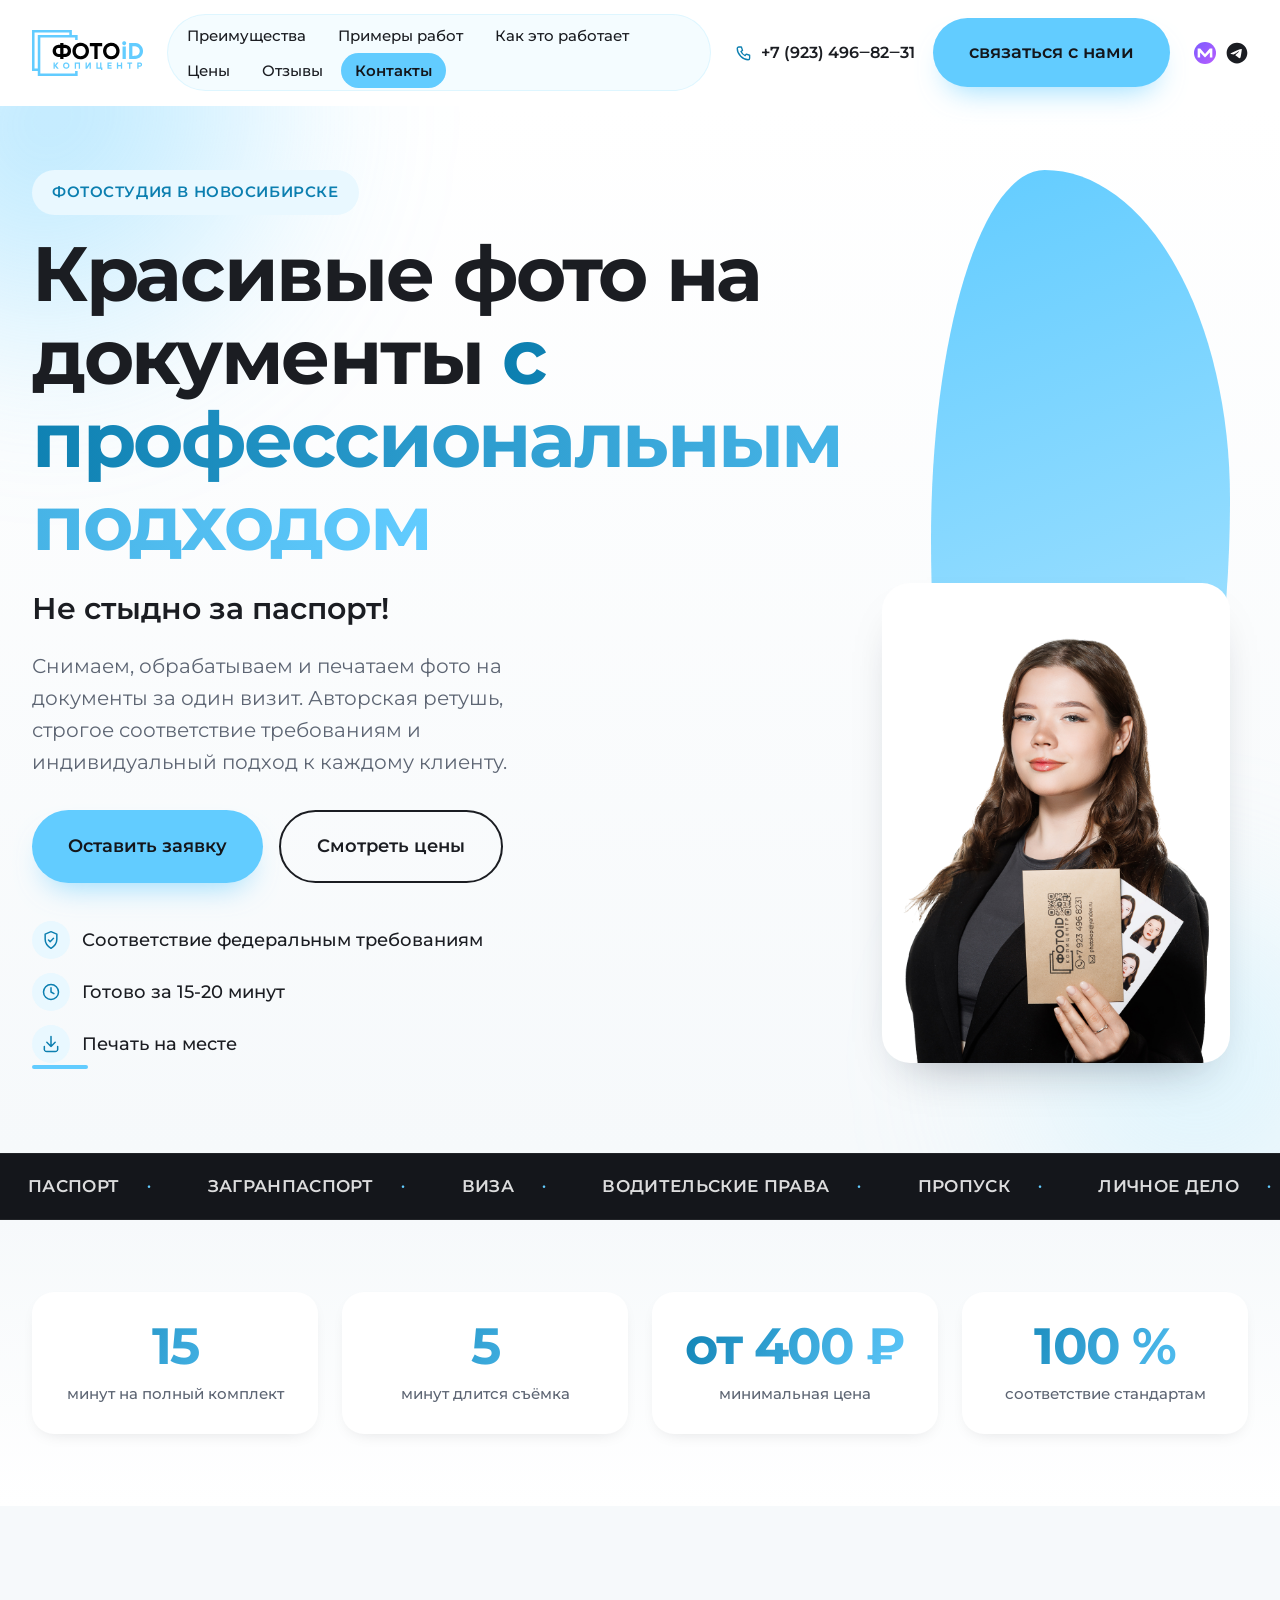
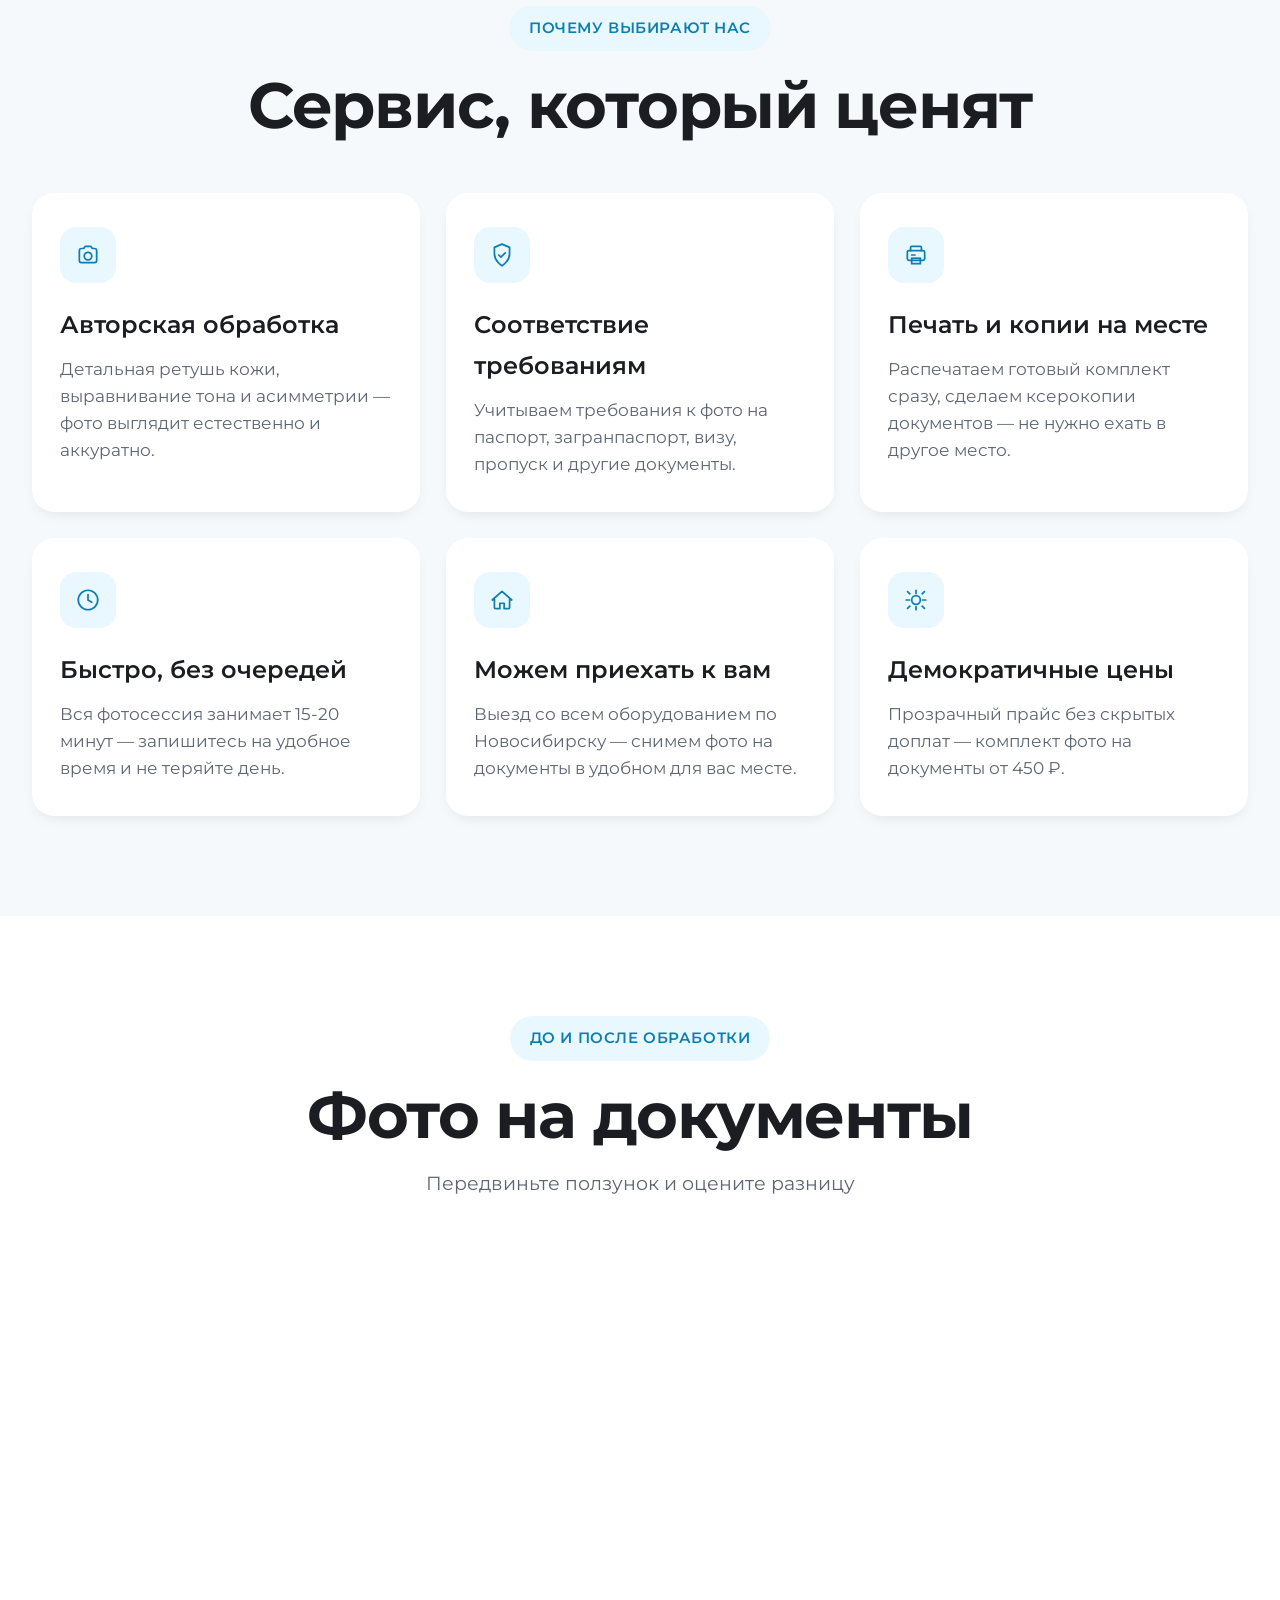
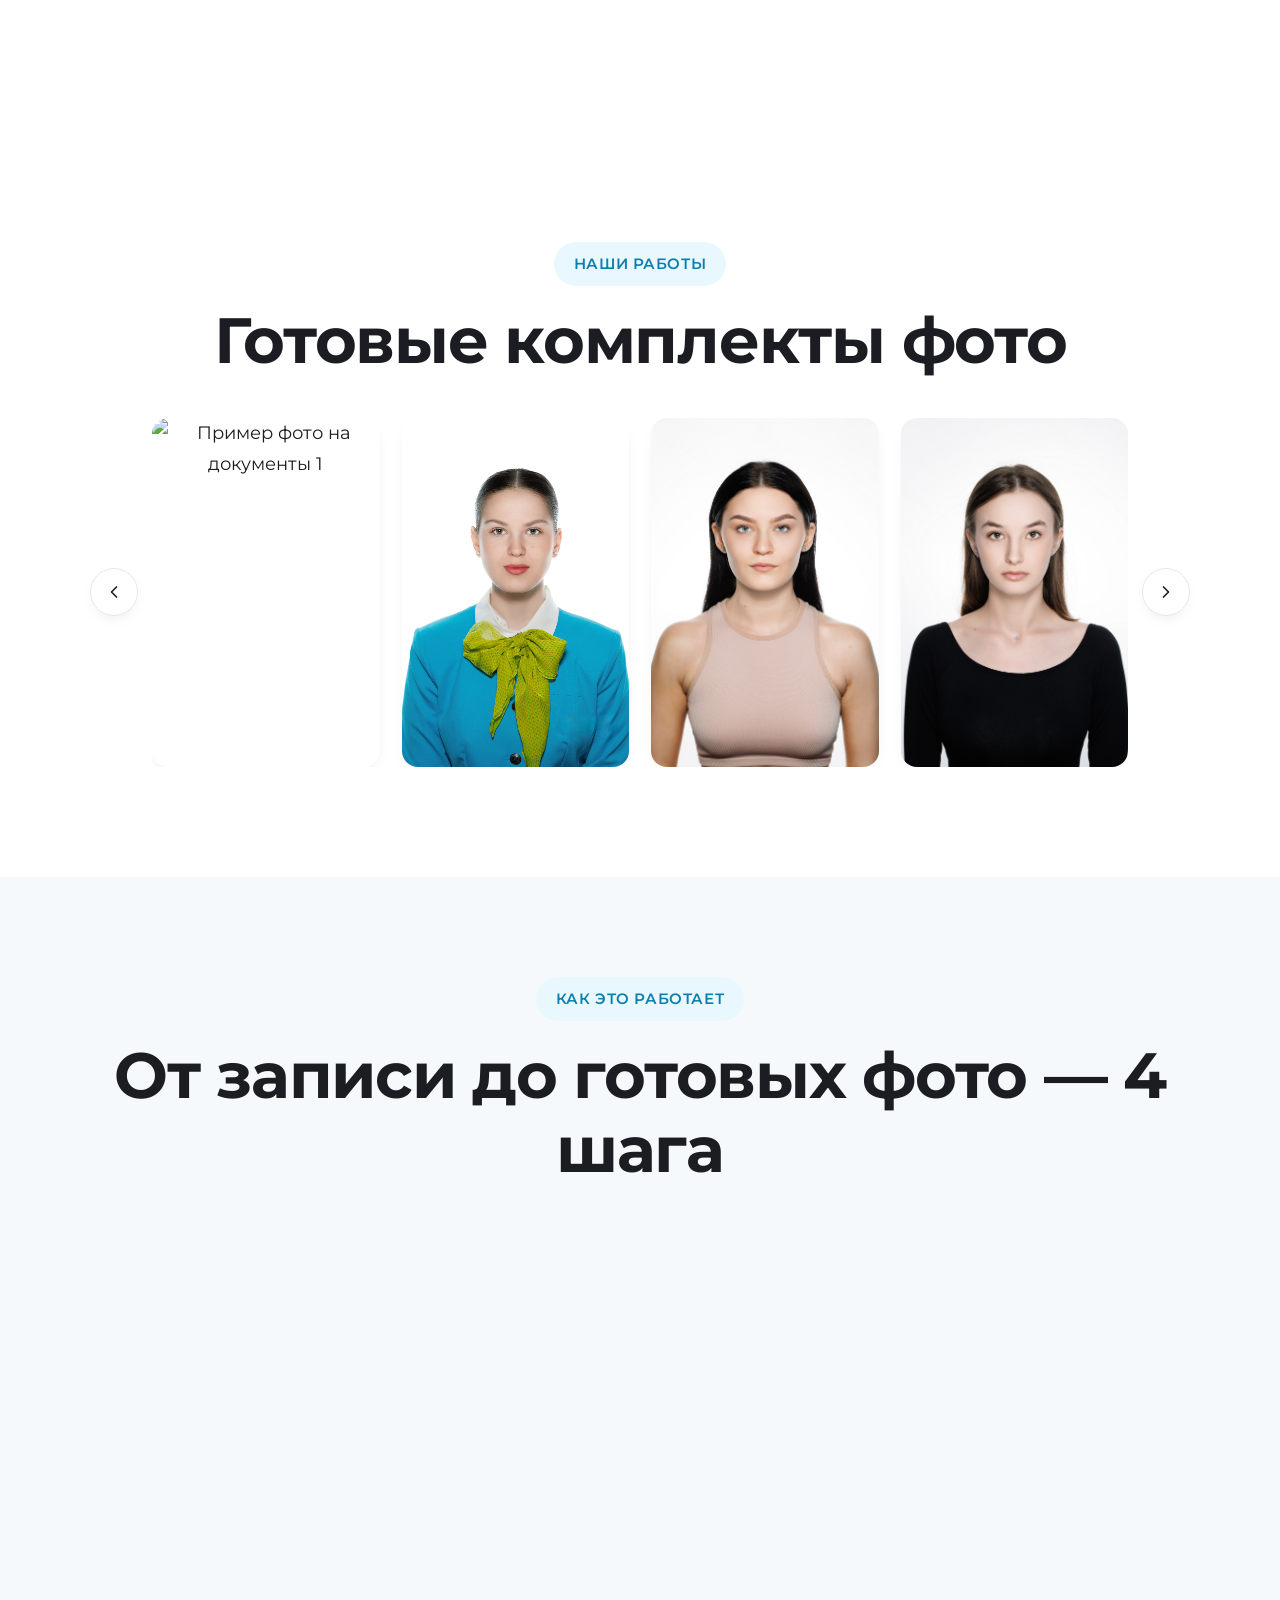
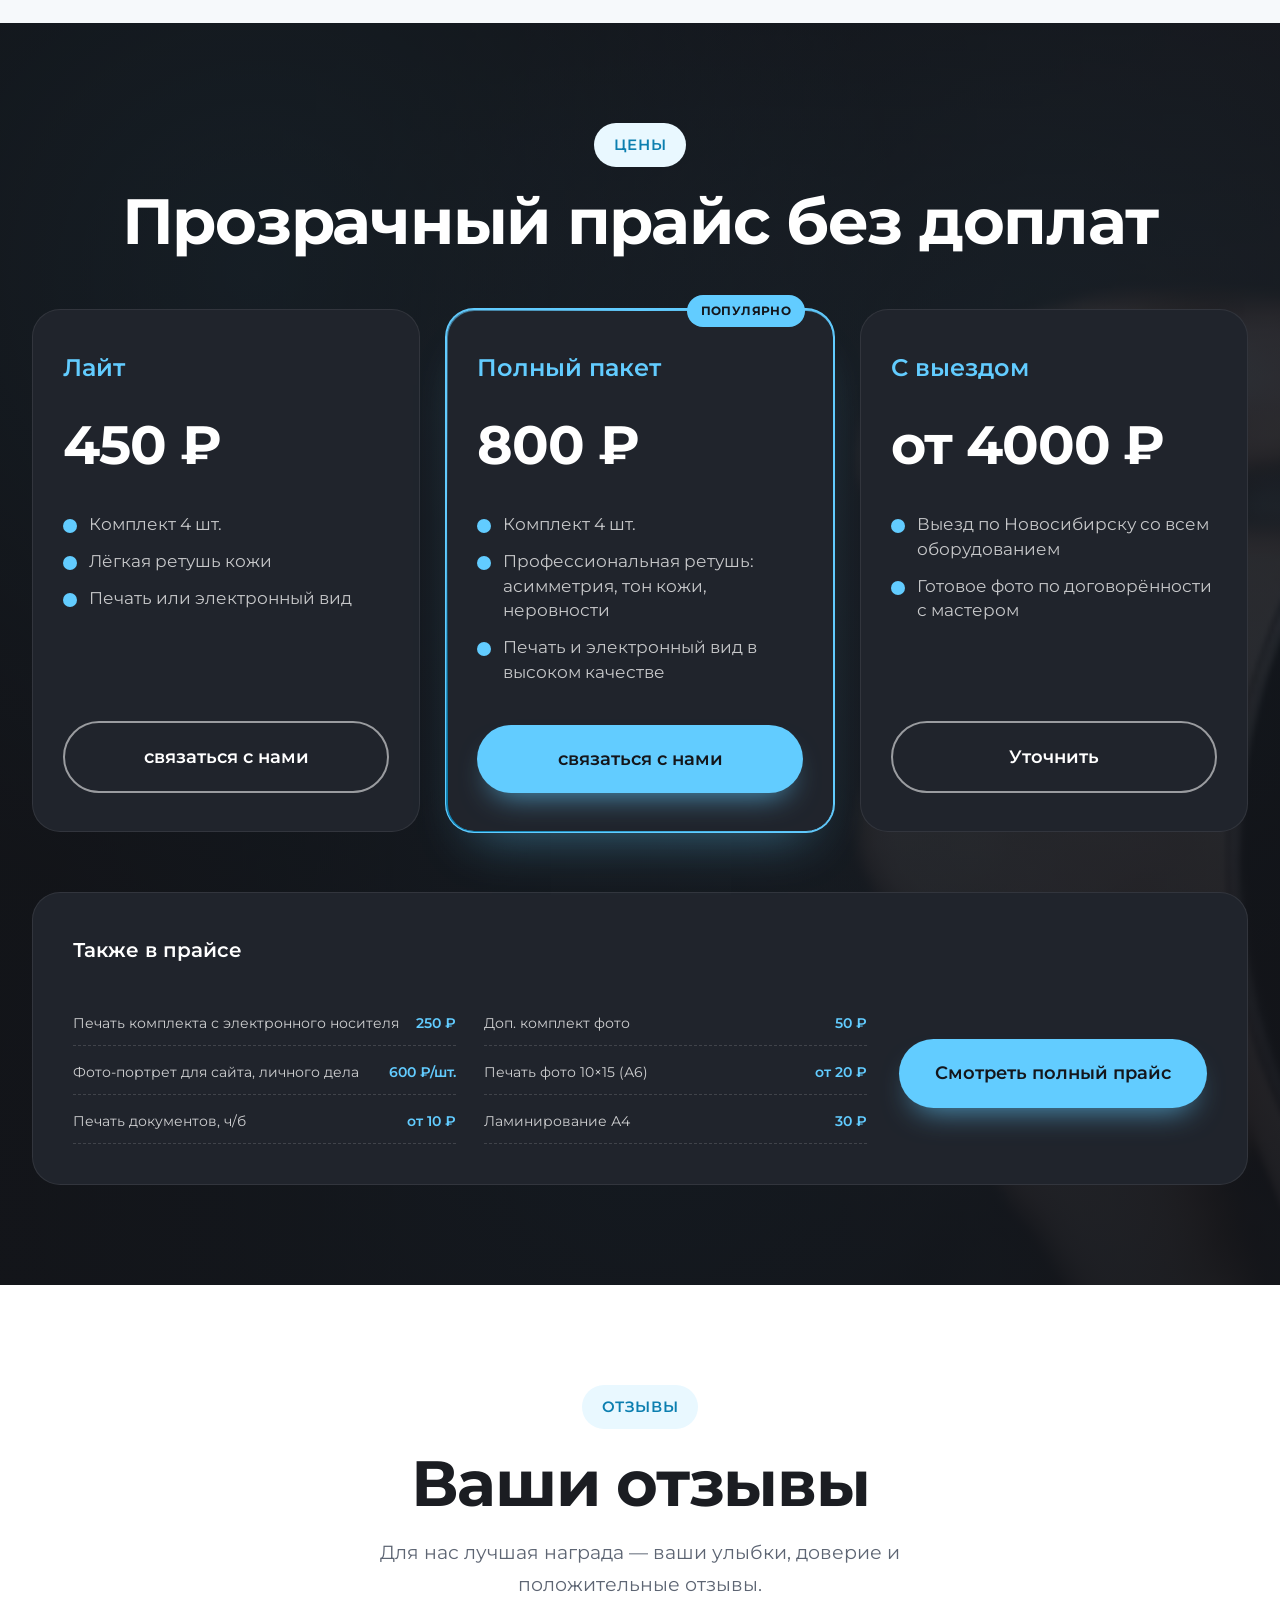
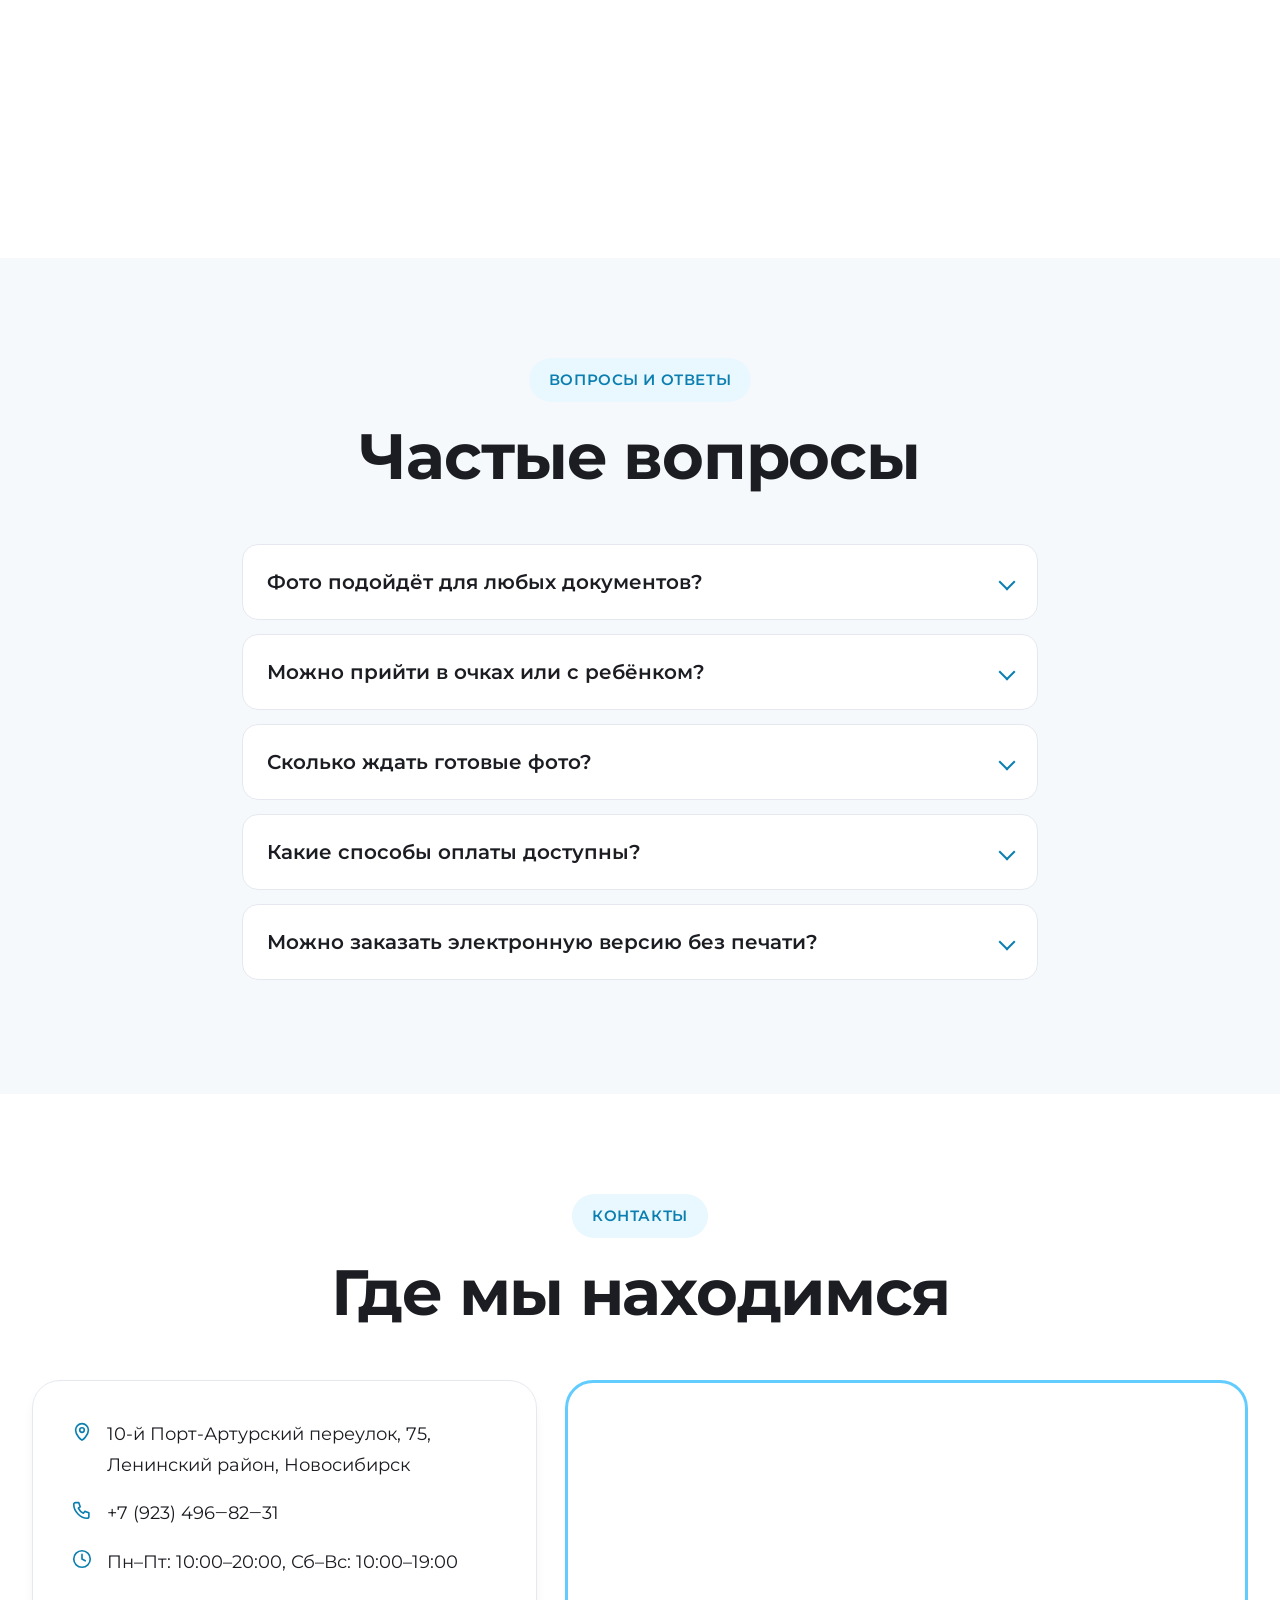
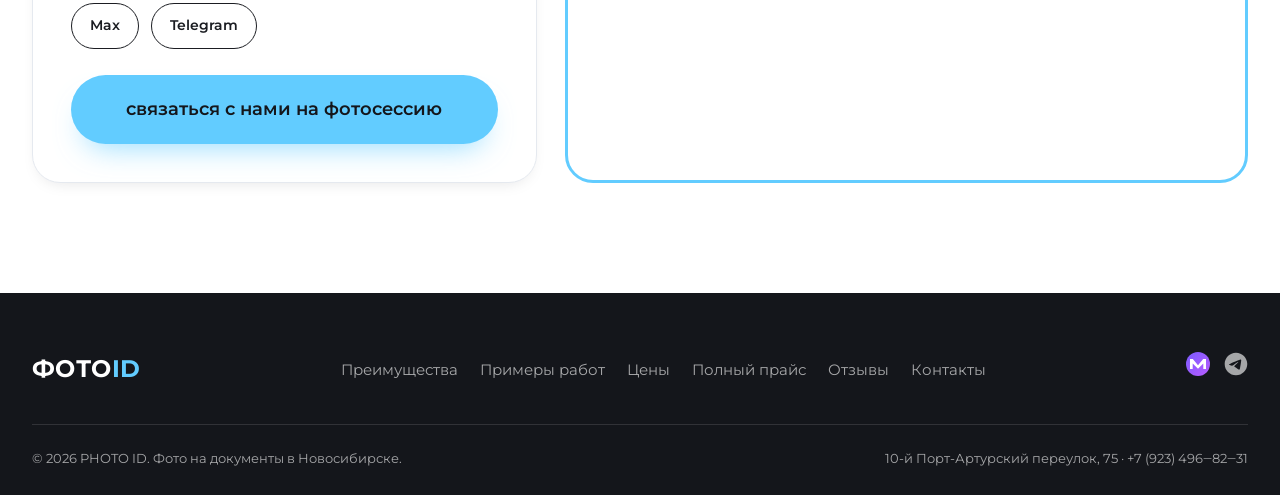
==== commit f4d6d26a: "fix" ====
--- a/index.html
+++ b/index.html
@@ -49,7 +49,7 @@
               </svg>
               <span>+7 (923) 496‒82‒31</span>
             </a>
-            <a href="#contacts" class="btn btn--primary btn--sm">Записаться</a>
+            <a href="#contacts" class="btn btn--primary btn--sm">связаться с нами</a>
           </div>
         </nav>
 
@@ -404,7 +404,7 @@
                 <li>Лёгкая ретушь кожи</li>
                 <li>Печать или электронный вид</li>
               </ul>
-              <a href="#contacts" class="btn btn--outline btn--block">Записаться</a>
+              <a href="#contacts" class="btn btn--outline btn--block">связаться с нами</a>
             </article>
 
             <article class="price-card price-card--popular">
@@ -416,7 +416,7 @@
                 <li>Профессиональная ретушь: асимметрия, тон кожи, неровности</li>
                 <li>Печать и электронный вид в высоком качестве</li>
               </ul>
-              <a href="#contacts" class="btn btn--primary btn--block">Записаться</a>
+              <a href="#contacts" class="btn btn--primary btn--block">связаться с нами</a>
             </article>
 
             <article class="price-card">
@@ -540,7 +540,7 @@
                 <a href="#" target="_blank" rel="noopener" aria-label="Мы во Max">Max</a>
                 <a href="#" target="_blank" rel="noopener" aria-label="Мы в Telegram">Telegram</a>
               </div>
-              <a href="#contacts" class="btn btn--primary btn--block">Записаться на фотосессию</a>
+              <a href="#contacts" class="btn btn--primary btn--block">связаться с нами на фотосессию</a>
             </div>
 
             <div class="where__map map">
@@ -610,7 +610,7 @@
           stroke-linejoin="round"
         />
       </svg>
-      Записаться
+      связаться с нами
     </a>
 
     <script src="js/beforeAfterSlider.js" defer></script>
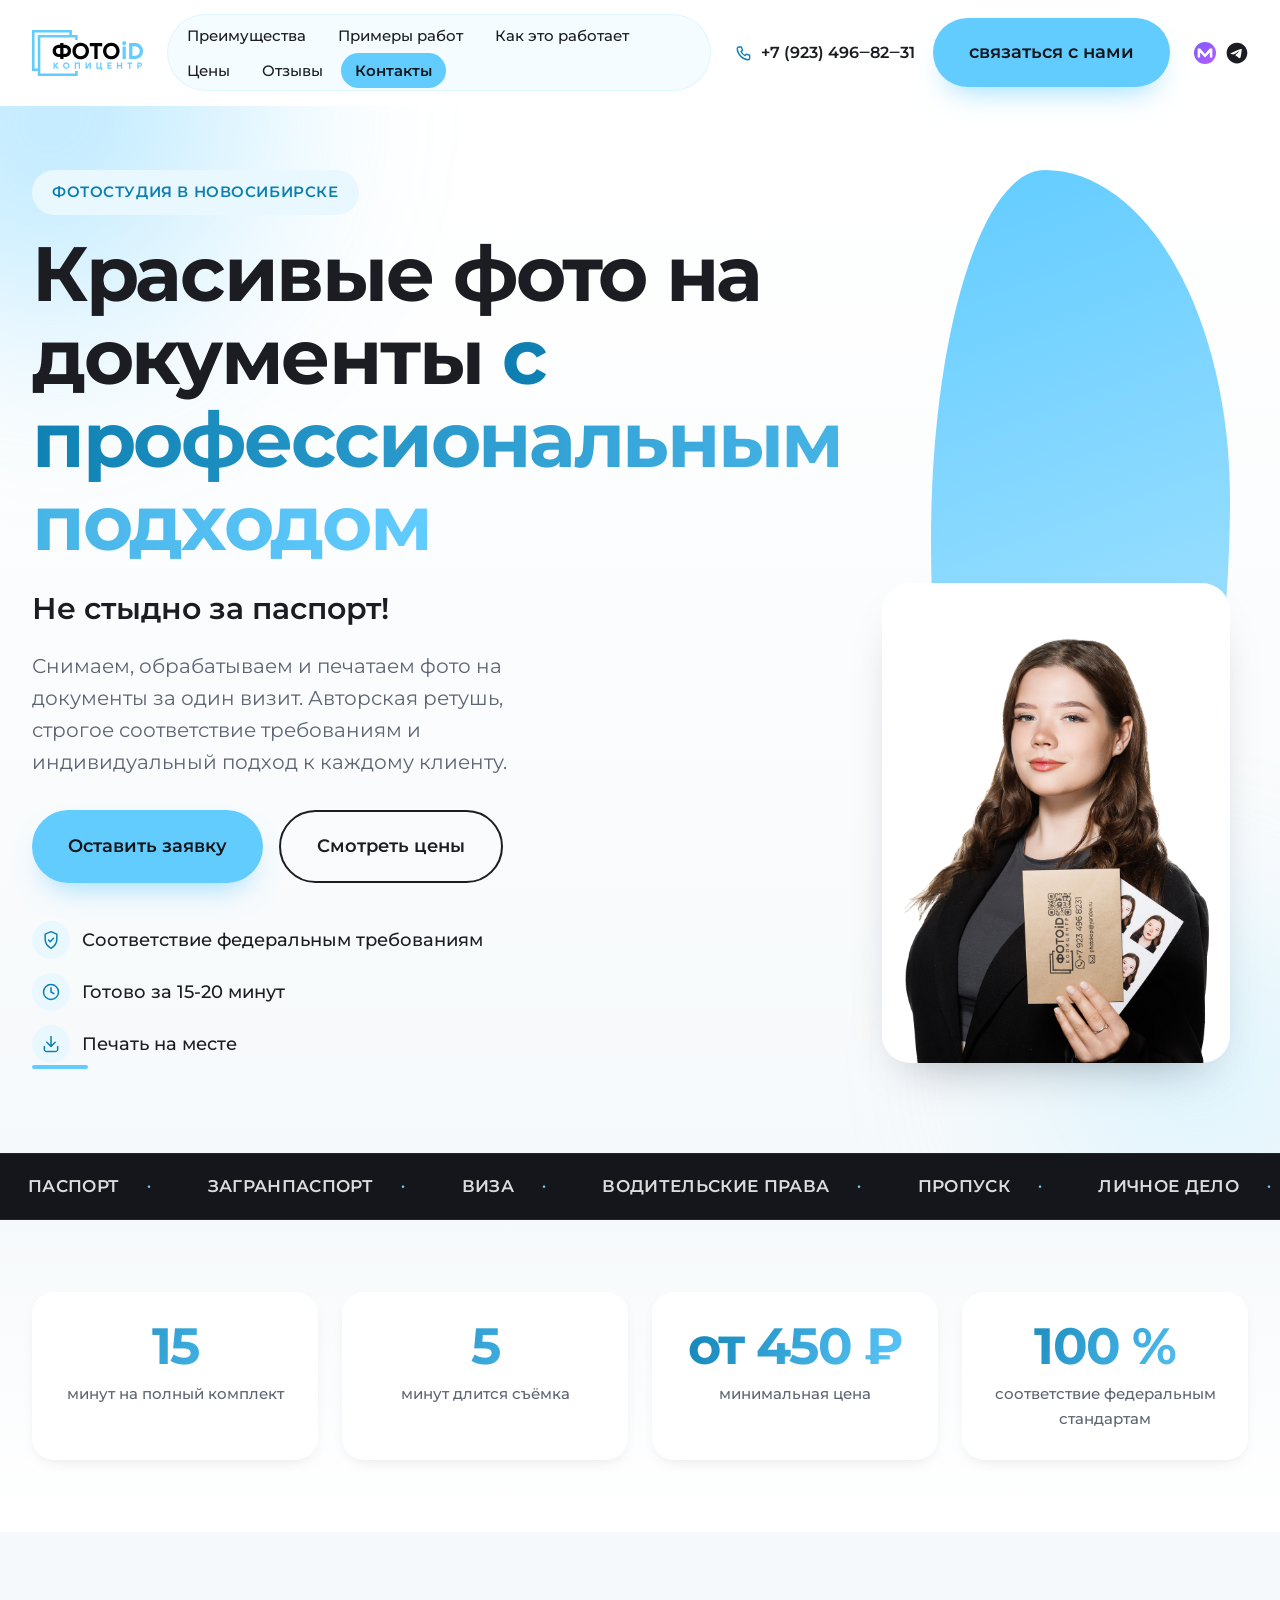
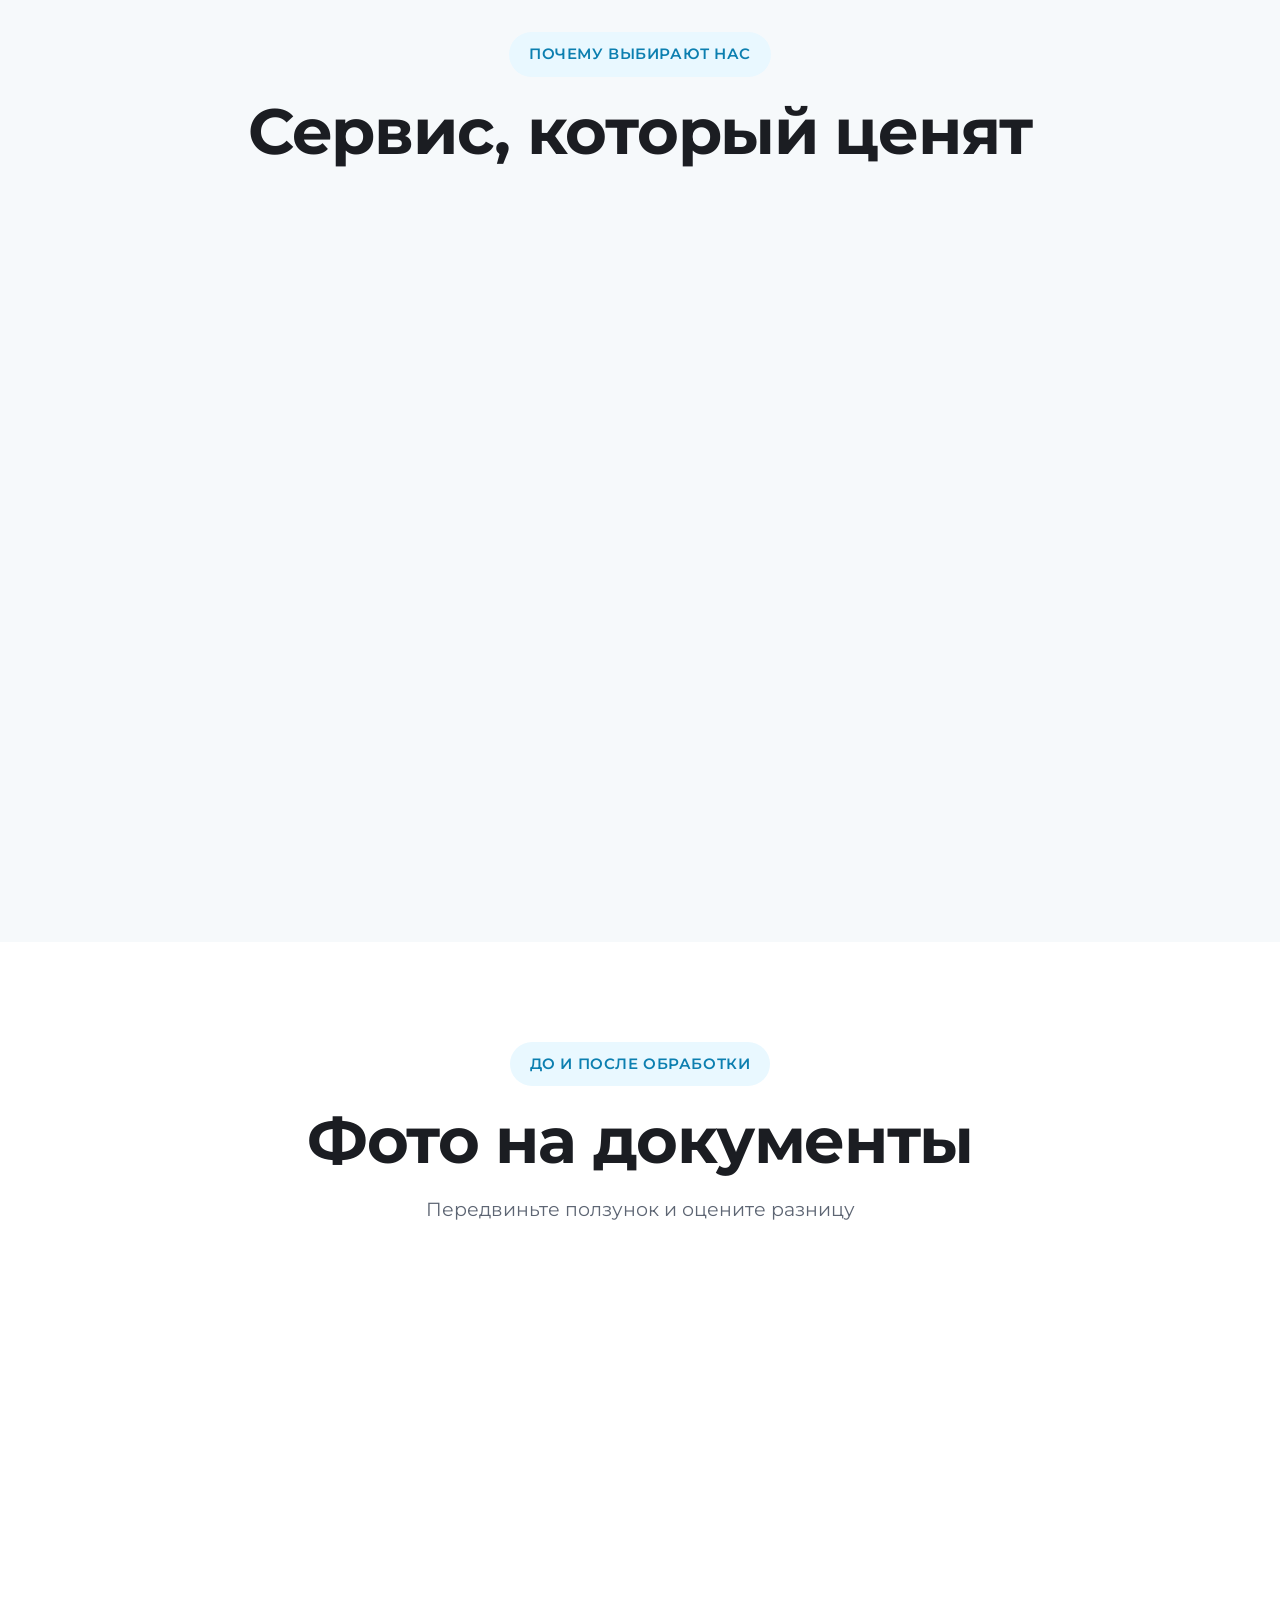
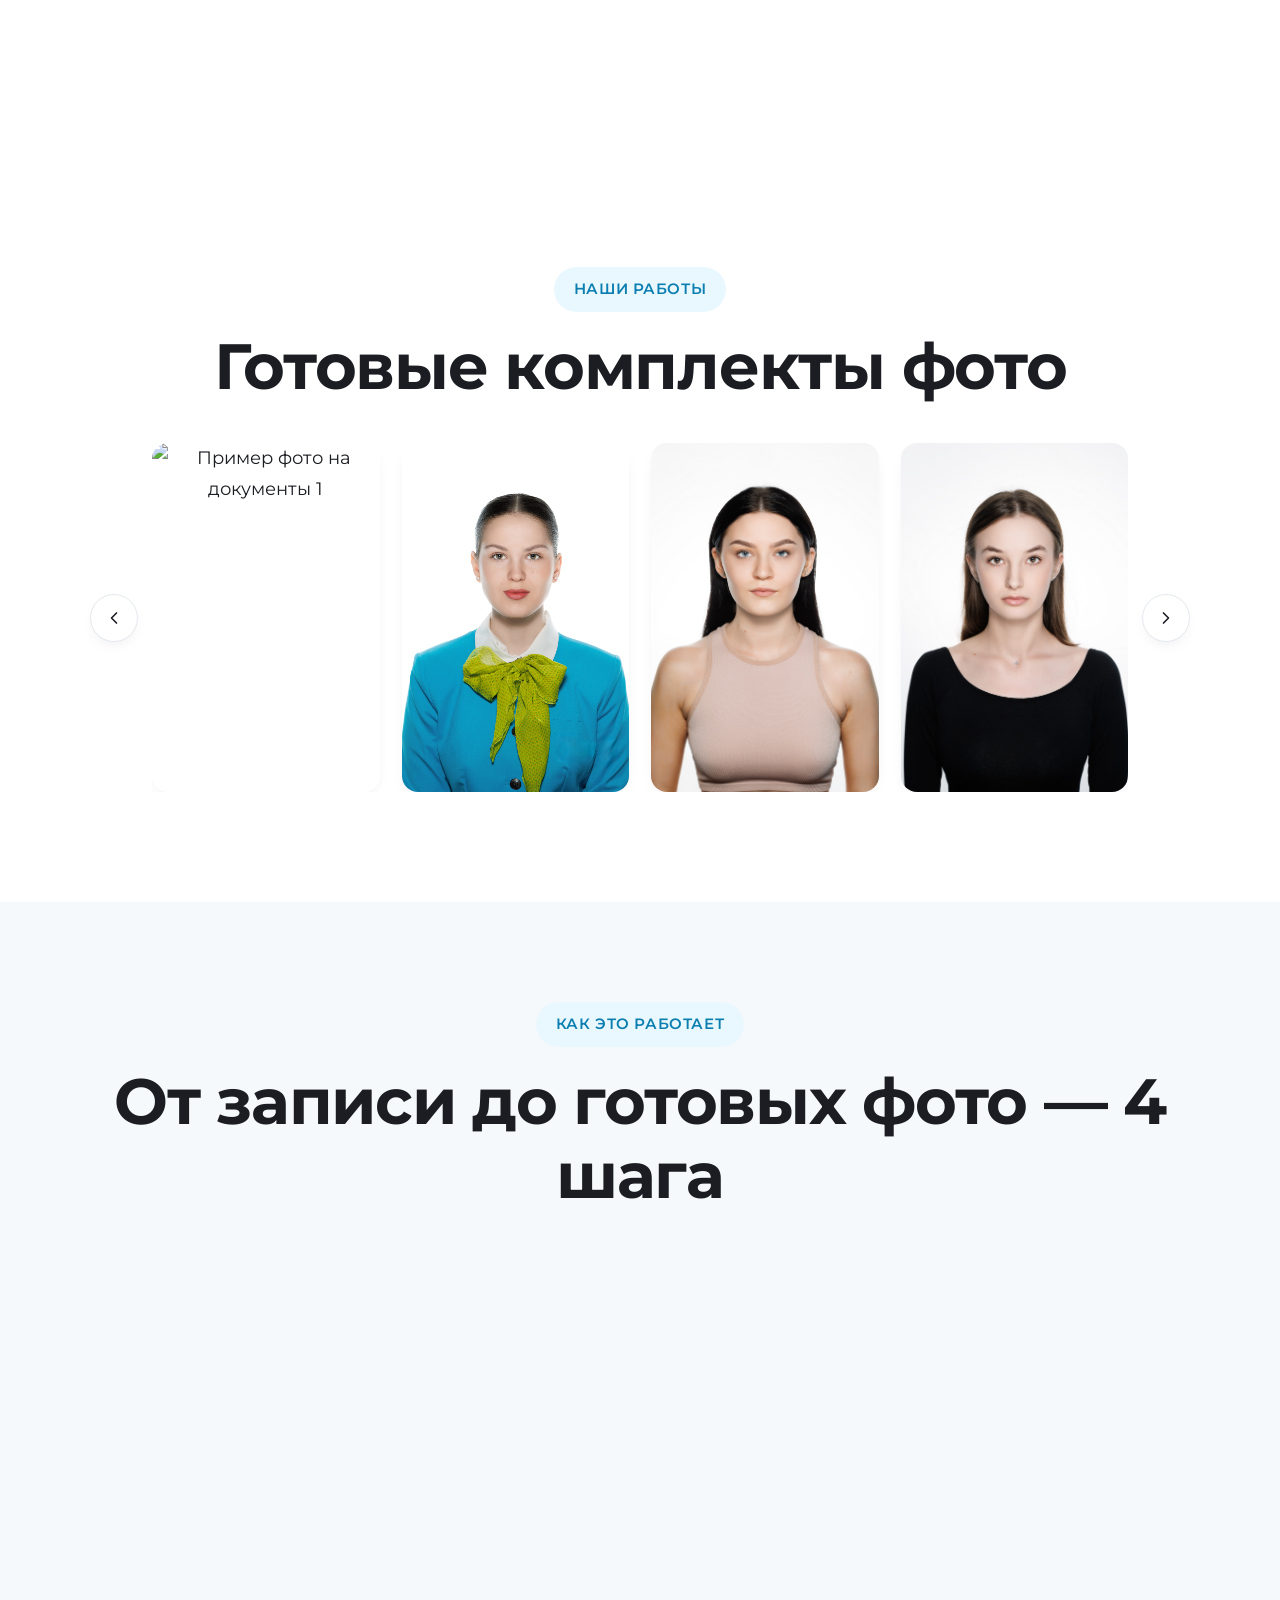
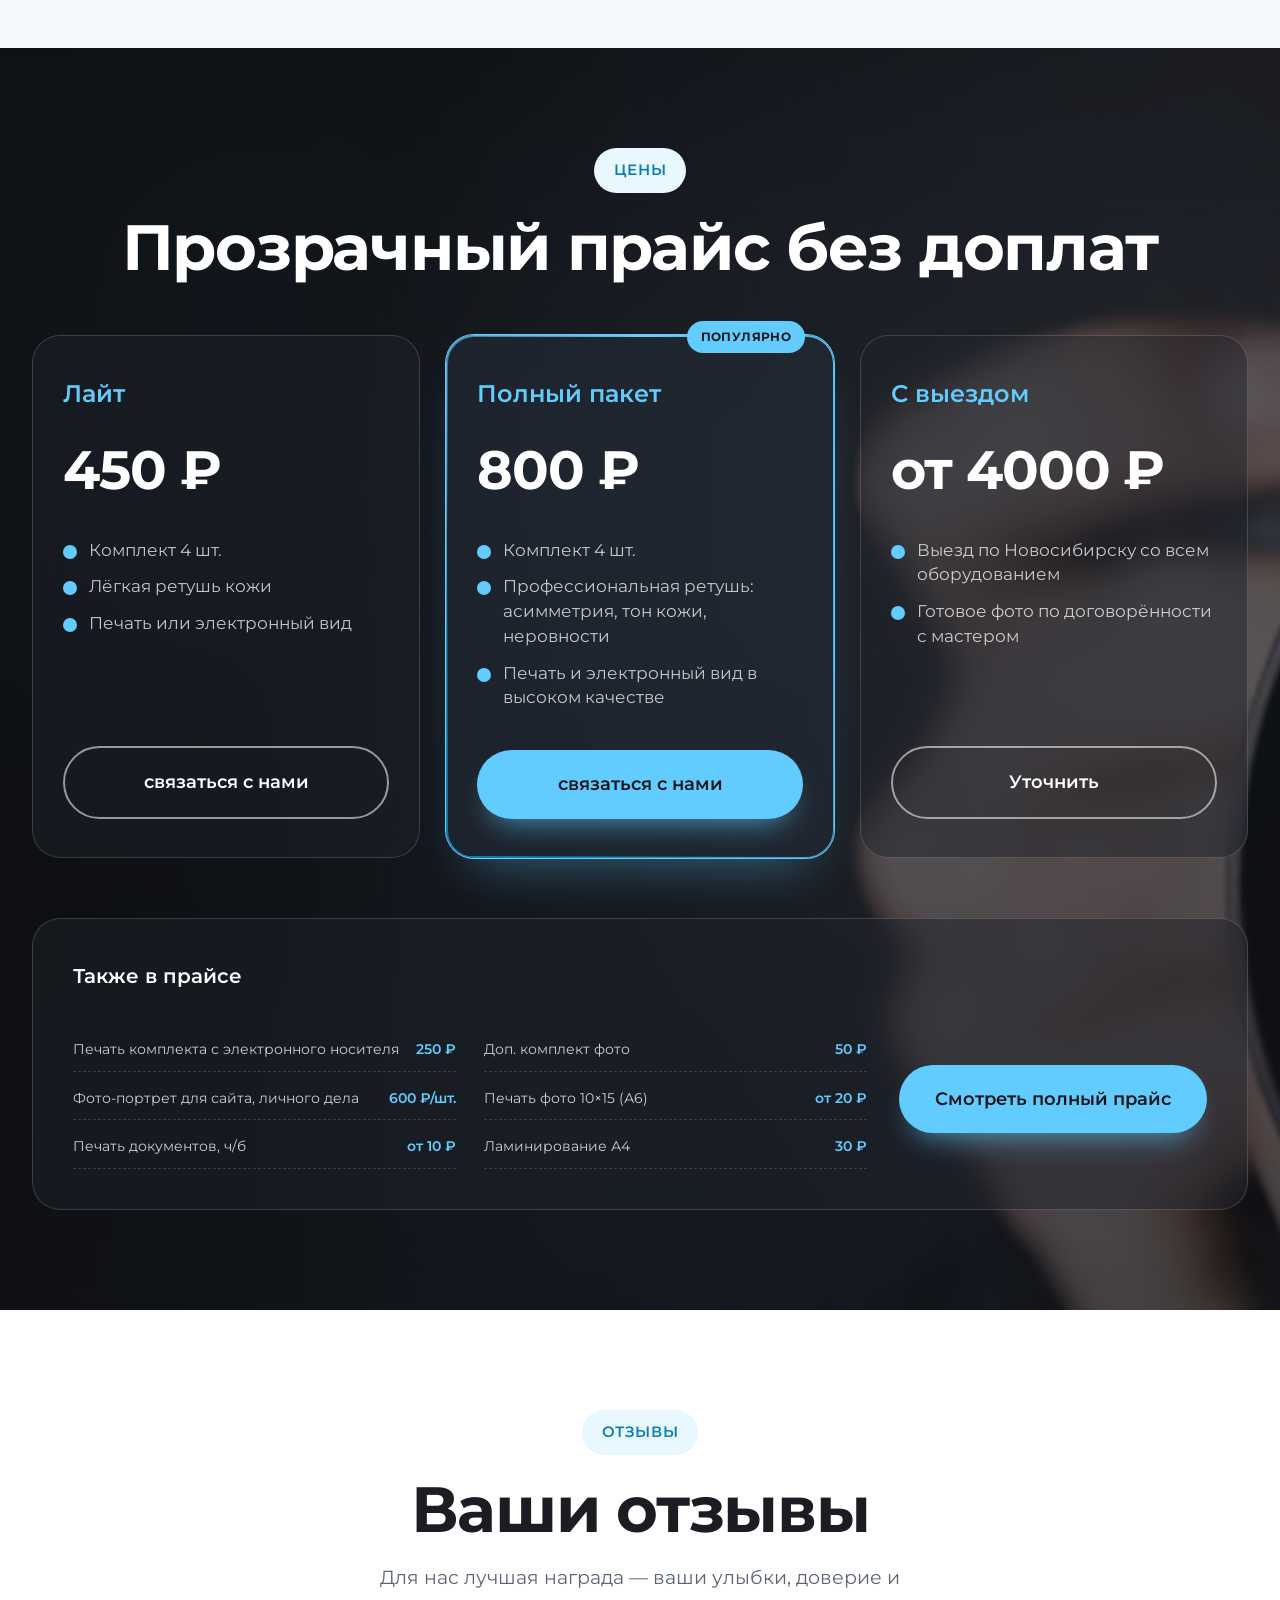
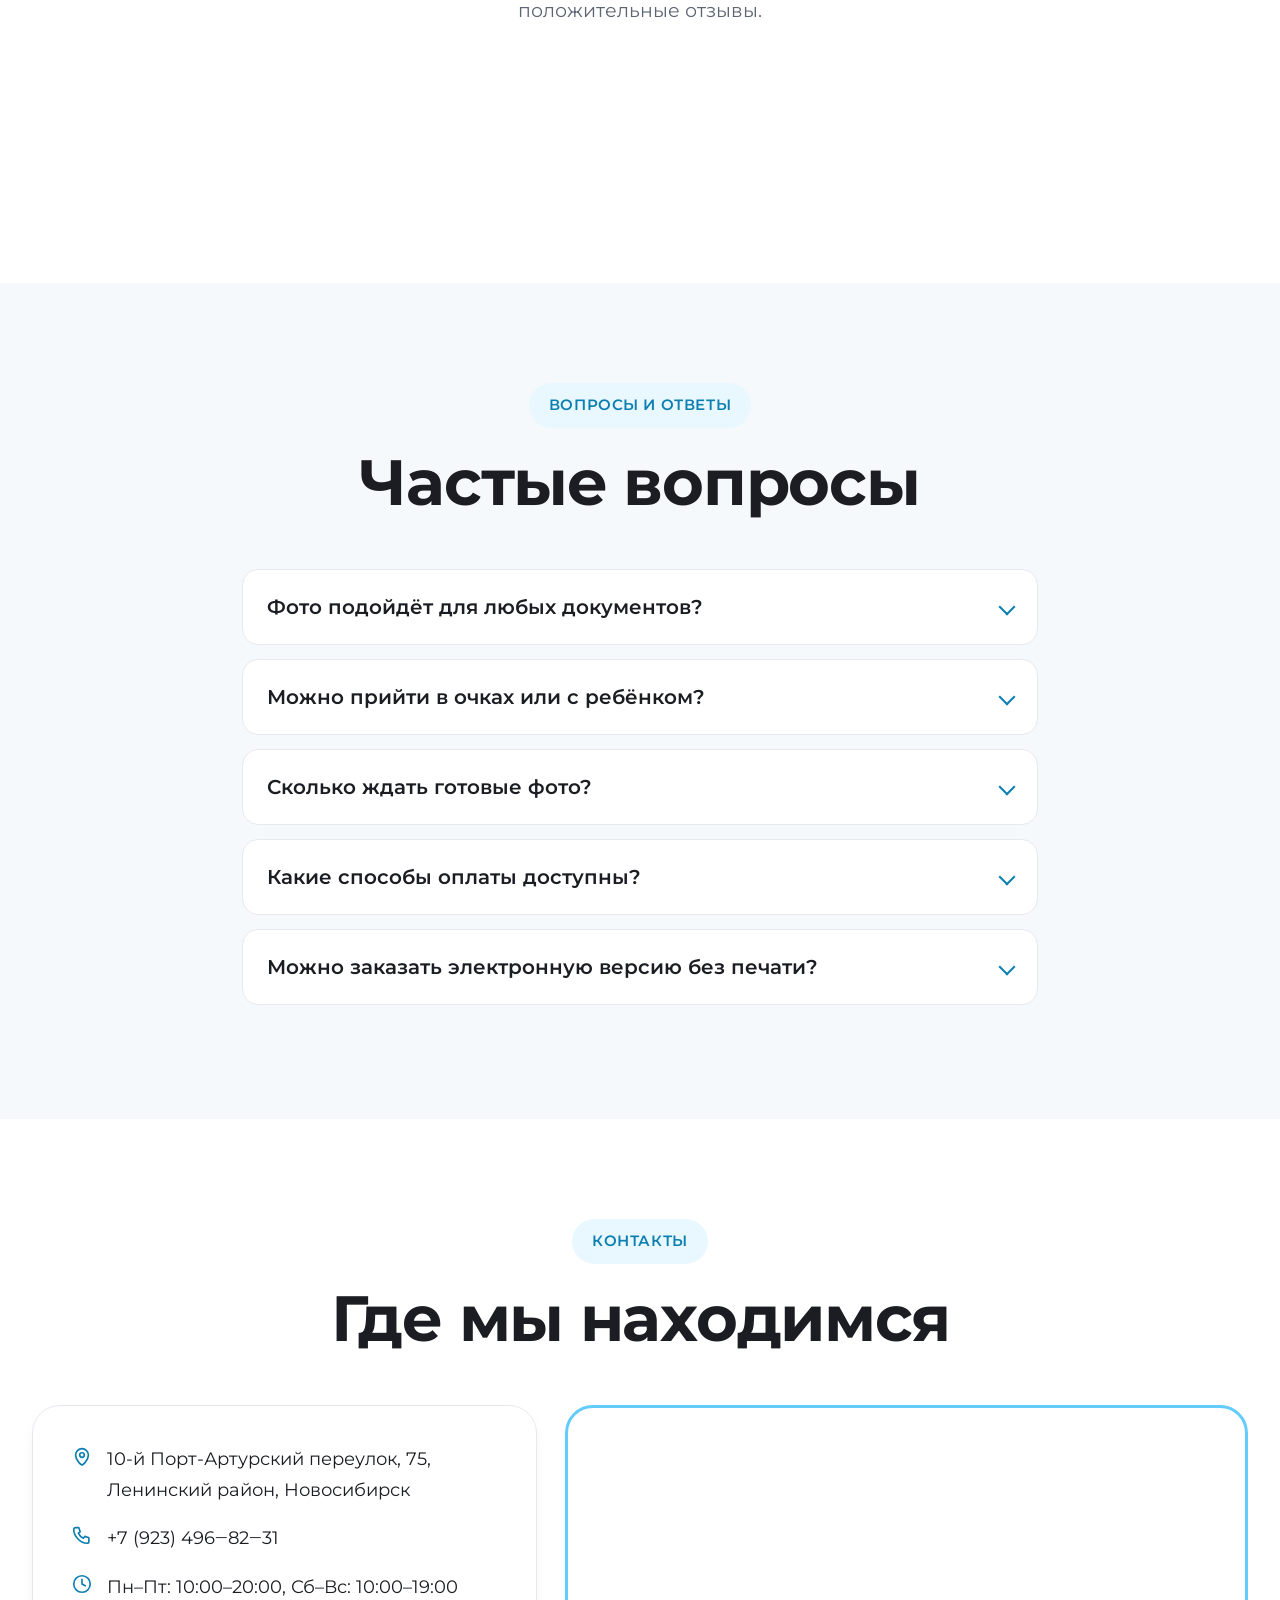
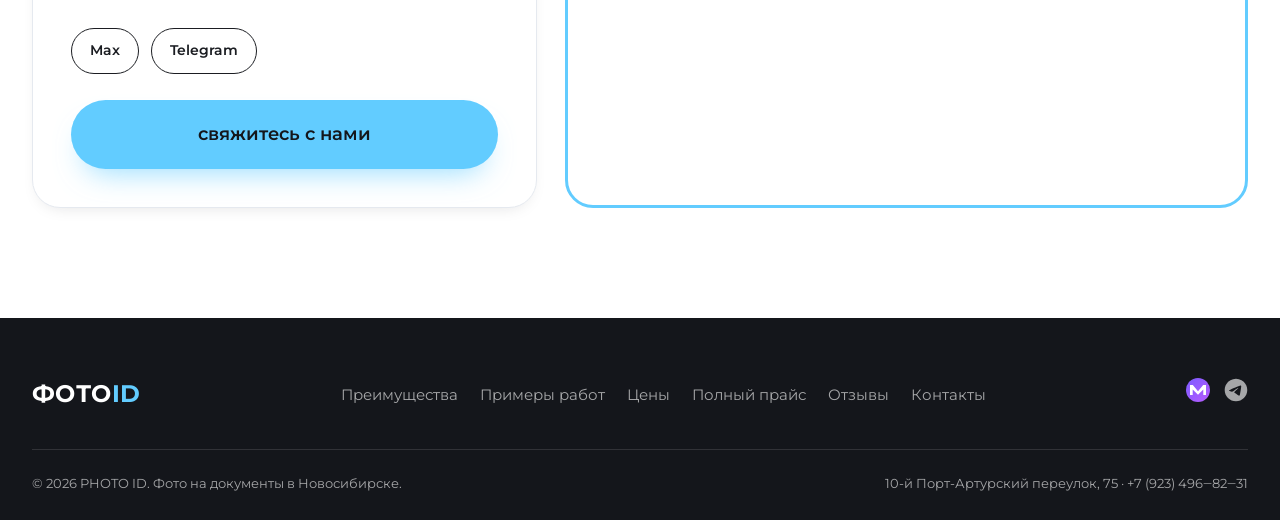
==== commit d744766e: "feat: мобильное off-canvas меню, фоновое видео в прайсе, glass-карточки - Мобильное меню: надёжный o" ====
--- a/index.html
+++ b/index.html
@@ -177,12 +177,12 @@
             <p class="metric__label">минут длится съёмка</p>
           </div>
           <div class="metric">
-            <div class="metric__value">от <span data-count="400">450</span> ₽</div>
+            <div class="metric__value">от <span data-count="450">450</span> ₽</div>
             <p class="metric__label">минимальная цена</p>
           </div>
           <div class="metric">
             <div class="metric__value"><span data-count="100">100</span> %</div>
-            <p class="metric__label">соответствие стандартам</p>
+            <p class="metric__label">соответствие федеральным стандартам</p>
           </div>
         </div>
       </section>
@@ -384,7 +384,7 @@
           muted
           loop
           playsinline
-          preload="none"
+          preload="metadata"
           poster="images/intro2.jpg"
           aria-hidden="true"
         >
@@ -540,7 +540,7 @@
                 <a href="#" target="_blank" rel="noopener" aria-label="Мы во Max">Max</a>
                 <a href="#" target="_blank" rel="noopener" aria-label="Мы в Telegram">Telegram</a>
               </div>
-              <a href="#contacts" class="btn btn--primary btn--block">связаться с нами на фотосессию</a>
+              <a href="#contacts" class="btn btn--primary btn--block">свяжитесь с нами</a>
             </div>
 
             <div class="where__map map">
--- a/css/effects.css
+++ b/css/effects.css
@@ -454,15 +454,16 @@
   width: 100%;
   height: 100%;
   object-fit: cover;
+  object-position: center;
   z-index: 0;
-  opacity: 0.32;
+  opacity: 0.65;
   pointer-events: none;
 }
 .pricing__overlay {
   position: absolute;
   inset: 0;
   z-index: 0;
-  background: linear-gradient(180deg, rgba(20, 22, 27, 0.55) 0%, rgba(20, 22, 27, 0.85) 100%);
+  background: linear-gradient(180deg, rgba(20, 22, 27, 0.4) 0%, rgba(20, 22, 27, 0.62) 100%);
 }
 .pricing__container {
   position: relative;
@@ -710,3 +711,75 @@
     color: var(--color-accent-darker);
   }
 }
+
+/* =========================================================
+   МОБИЛЬНОЕ МЕНЮ — надёжный off-canvas (панель не залезает
+   на контент: скрыта visibility + pointer-events + сдвиг 105%)
+   ========================================================= */
+@media (max-width: 992px) {
+  .main-nav {
+    position: fixed;
+    top: 0;
+    right: 0;
+    height: 100vh;
+    height: 100dvh;
+    width: min(86vw, 360px);
+    max-width: 360px;
+    background: #ffffff;
+    flex-direction: column;
+    align-items: stretch;
+    gap: 0;
+    padding: 104px 26px 40px;
+    /* гарантированно прячем панель за правый край */
+    transform: translateX(105%);
+    visibility: hidden;
+    pointer-events: none;
+    transition: transform 0.35s ease, visibility 0s linear 0.35s;
+    z-index: 1100;
+    overflow-y: auto;
+    box-shadow: none;
+  }
+  .main-nav.is-open {
+    transform: translateX(0);
+    visibility: visible;
+    pointer-events: auto;
+    box-shadow: -20px 0 50px -20px rgba(0, 0, 0, 0.3);
+    transition: transform 0.35s ease, visibility 0s linear 0s;
+  }
+  /* overlay поверх контента, под панелью */
+  .nav-overlay {
+    z-index: 1090;
+  }
+  /* бургер всегда поверх панели и overlay */
+  .burger {
+    z-index: 1150;
+  }
+}
+
+/* =========================================================
+   GLASSMORPHISM — карточки тарифов прозрачные, через них
+   видно фоновое видео (только в секции с видео)
+   ========================================================= */
+/* Современные браузеры: применяем стекло только там, где есть видео */
+.pricing:has(.pricing__bg-video) .price-card,
+.pricing:has(.pricing__bg-video) .pricing__extra {
+  background: rgba(32, 36, 44, 0.48);
+  backdrop-filter: blur(14px) saturate(1.1);
+  -webkit-backdrop-filter: blur(14px) saturate(1.1);
+  border: 1px solid rgba(255, 255, 255, 0.16);
+}
+.pricing:has(.pricing__bg-video) .price-card--popular {
+  background: rgba(38, 46, 58, 0.55);
+  border-color: rgba(98, 204, 255, 0.7);
+}
+/* Фолбэк для браузеров без :has — карточки стекла везде в pricing */
+@supports not selector(:has(*)) {
+  .pricing .price-card,
+  .pricing .pricing__extra {
+    background: rgba(32, 36, 44, 0.55);
+    backdrop-filter: blur(14px);
+    -webkit-backdrop-filter: blur(14px);
+    border: 1px solid rgba(255, 255, 255, 0.16);
+  }
+}
+
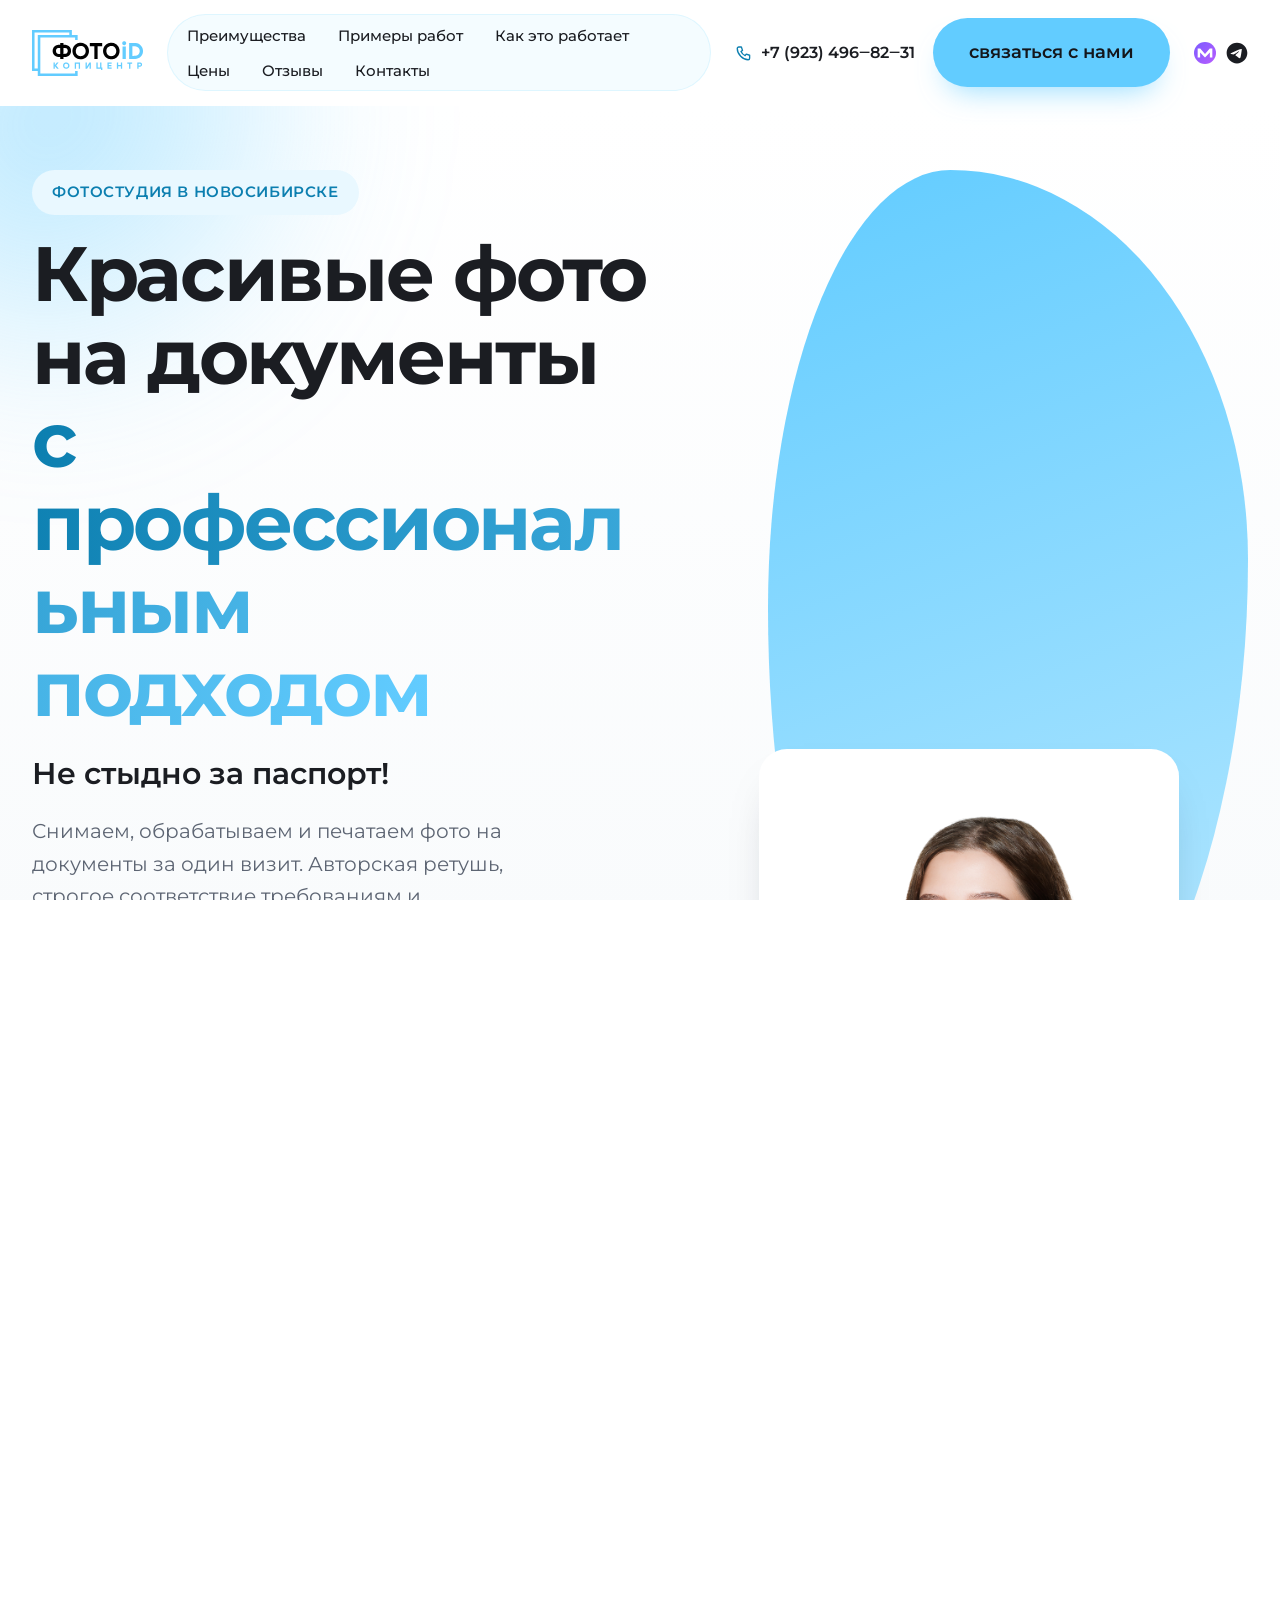
==== commit cde1656d: "fix adaptive screen" ====
--- a/index.html
+++ b/index.html
@@ -39,7 +39,7 @@
           </ul>
 
           <div class="main-nav__cta">
-            <a href="tel:+70000000000" class="header-phone">
+            <a href="tel:+79234968231" class="header-phone">
               <svg class="icon" viewBox="0 0 24 24" fill="none" stroke="currentColor" stroke-width="1.8">
                 <path
                   d="M5 4h3.5l1.5 4.5-2 1.5a11 11 0 0 0 5.5 5.5l1.5-2 4.5 1.5V19a2 2 0 0 1-2 2C10.5 21 3 13.5 3 6a2 2 0 0 1 2-2Z"
@@ -54,7 +54,13 @@
         </nav>
 
         <div class="header__icons">
-          <a href="#" class="header__icon header__icon--brand" aria-label="Мы в Max" target="_blank" rel="noopener">
+          <a
+            href="https://max.ru/u/f9LHodD0cOI4XO2QI0L5qk12dPuU03sgYtEx1xCn4u_5rWzCIyicQk673To"
+            class="header__icon header__icon--brand"
+            aria-label="Мы в Max"
+            target="_blank"
+            rel="noopener"
+          >
             <svg viewBox="0 0 24 24">
               <defs>
                 <linearGradient id="maxGradH" x1="0%" y1="0%" x2="100%" y2="100%">
@@ -70,7 +76,13 @@
             </svg>
           </a>
 
-          <a href="#" class="header__icon" aria-label="Мы в Telegram" target="_blank" rel="noopener">
+          <a
+            href="https://t.me/photoid1"
+            class="header__icon"
+            aria-label="Мы в Telegram"
+            target="_blank"
+            rel="noopener"
+          >
             <svg viewBox="0 0 32 32">
               <title>telegram</title>
               <path
@@ -214,7 +226,7 @@
                   <path d="m9 12 2 2 4-4" stroke-linecap="round" stroke-linejoin="round" />
                 </svg>
               </span>
-              <h3>Соответствие требованиям</h3>
+              <h3>Соответствие федеральным требованиям</h3>
               <p>Учитываем требования к фото на паспорт, загранпаспорт, визу, пропуск и другие документы.</p>
             </article>
 
@@ -410,7 +422,7 @@
             <article class="price-card price-card--popular">
               <span class="price-card__badge">Популярно</span>
               <h3 class="price-card__name">Полный пакет</h3>
-              <p class="price-card__price">800 ₽</p>
+              <p class="price-card__price">850 ₽</p>
               <ul class="price-card__list">
                 <li>Комплект 4 шт.</li>
                 <li>Профессиональная ретушь: асимметрия, тон кожи, неровности</li>
@@ -433,12 +445,12 @@
           <div class="pricing__extra">
             <h3>Также в прайсе</h3>
             <ul class="pricing__extra-list">
-              <li><span>Печать комплекта с электронного носителя</span><b>250 ₽</b></li>
-              <li><span>Доп. комплект фото</span><b>50 ₽</b></li>
+              <li><span>Печать комплекта с электронного носителя</span><b>300 ₽</b></li>
+              <li><span>Доп. комплект фото</span><b>100 ₽</b></li>
               <li><span>Фото-портрет для сайта, личного дела</span><b>600 ₽/шт.</b></li>
               <li><span>Печать фото 10×15 (А6)</span><b>от 20 ₽</b></li>
               <li><span>Печать документов, ч/б</span><b>от 10 ₽</b></li>
-              <li><span>Ламинирование А4</span><b>30 ₽</b></li>
+              <li><span>Ламинирование А4</span><b>60 ₽</b></li>
             </ul>
             <a href="price.html" class="btn btn--primary">Смотреть полный прайс</a>
           </div>
@@ -526,7 +538,7 @@
                       stroke-linejoin="round"
                     />
                   </svg>
-                  <a href="tel:+70000000000">+7 (923) 496‒82‒31</a>
+                  <a href="tel:+79234968231">+7 (923) 496‒82‒31</a>
                 </li>
                 <li>
                   <svg class="icon" viewBox="0 0 24 24" fill="none" stroke="currentColor" stroke-width="1.8">
@@ -537,8 +549,14 @@
                 </li>
               </ul>
               <div class="contact-card__socials">
-                <a href="#" target="_blank" rel="noopener" aria-label="Мы во Max">Max</a>
-                <a href="#" target="_blank" rel="noopener" aria-label="Мы в Telegram">Telegram</a>
+                <a
+                  href="https://max.ru/u/f9LHodD0cOI4XO2QI0L5qk12dPuU03sgYtEx1xCn4u_5rWzCIyicQk673To"
+                  target="_blank"
+                  rel="noopener"
+                  aria-label="Мы в Max"
+                  >Max</a
+                >
+                <a href="https://t.me/photoid1" target="_blank" rel="noopener" aria-label="Мы в Telegram">Telegram</a>
               </div>
               <a href="#contacts" class="btn btn--primary btn--block">свяжитесь с нами</a>
             </div>
@@ -570,7 +588,12 @@
             <li><a href="#contacts">Контакты</a></li>
           </ul>
           <div class="footer-socials">
-            <a href="#" target="_blank" rel="noopener" aria-label="Мы в Max">
+            <a
+              href="https://max.ru/u/f9LHodD0cOI4XO2QI0L5qk12dPuU03sgYtEx1xCn4u_5rWzCIyicQk673To"
+              target="_blank"
+              rel="noopener"
+              aria-label="Мы в Max"
+            >
               <svg viewBox="0 0 24 24">
                 <defs>
                   <linearGradient id="maxGradF" x1="0%" y1="0%" x2="100%" y2="100%">
@@ -585,7 +608,7 @@
                 />
               </svg>
             </a>
-            <a href="#" target="_blank" rel="noopener" aria-label="Мы в Telegram">
+            <a href="https://t.me/photoid1" target="_blank" rel="noopener" aria-label="Мы в Telegram">
               <svg viewBox="0 0 32 32">
                 <path
                   d="M22.122 10.040c0.006-0 0.014-0 0.022-0 0.209 0 0.403 0.065 0.562 0.177l-0.003-0.002c0.116 0.101 0.194 0.243 0.213 0.403l0 0.003c0.020 0.122 0.031 0.262 0.031 0.405 0 0.065-0.002 0.129-0.007 0.193l0-0.009c-0.225 2.369-1.201 8.114-1.697 10.766-0.21 1.123-0.623 1.499-1.023 1.535-0.869 0.081-1.529-0.574-2.371-1.126-1.318-0.865-2.063-1.403-3.342-2.246-1.479-0.973-0.52-1.51 0.322-2.384 0.221-0.23 4.052-3.715 4.127-4.031 0.004-0.019 0.006-0.040 0.006-0.062 0-0.078-0.029-0.149-0.076-0.203l0 0c-0.052-0.034-0.117-0.053-0.185-0.053-0.045 0-0.088 0.009-0.128 0.024l0.002-0.001q-0.198 0.045-6.316 4.174c-0.445 0.351-1.007 0.573-1.619 0.599l-0.006 0c-0.867-0.105-1.654-0.298-2.401-0.573l0.074 0.024c-0.938-0.306-1.683-0.467-1.619-0.985q0.051-0.404 1.114-0.827 6.548-2.853 8.733-3.761c1.607-0.853 3.47-1.555 5.429-2.010l0.157-0.031zM15.93 1.025c-8.302 0.020-15.025 6.755-15.025 15.060 0 8.317 6.742 15.060 15.060 15.060s15.060-6.742 15.060-15.060c0-8.305-6.723-15.040-15.023-15.060h-0.002q-0.035-0-0.070 0z"
@@ -602,7 +625,7 @@
       </div>
     </footer>
 
-    <a href="tel:+70000000000" class="mobile-cta">
+    <a href="tel:+79234968231" class="mobile-cta">
       <svg class="icon" viewBox="0 0 24 24" fill="none" stroke="currentColor" stroke-width="1.8">
         <path
           d="M5 4h3.5l1.5 4.5-2 1.5a11 11 0 0 0 5.5 5.5l1.5-2 4.5 1.5V19a2 2 0 0 1-2 2C10.5 21 3 13.5 3 6a2 2 0 0 1 2-2Z"
--- a/css/style.css
+++ b/css/style.css
@@ -49,6 +49,7 @@
 
 html {
   scroll-behavior: smooth;
+  overflow-x: hidden;
 }
 
 body {
@@ -59,6 +60,11 @@
   color: var(--color-text);
   background: var(--color-white);
   overflow-x: hidden;
+}
+
+.marquee {
+  overflow: hidden;
+  white-space: nowrap;
 }
 
 section[id] {
@@ -380,7 +386,12 @@
   align-items: center;
   gap: 40px;
 }
+.hero__text {
+  min-width: 0;
+}
+
 .hero__title {
+  overflow-wrap: break-word;
   font-size: clamp(34px, 4.6vw, 56px);
   font-weight: 700;
   color: var(--color-text);
@@ -436,6 +447,7 @@
   display: flex;
   justify-content: center;
   align-items: flex-end;
+  min-width: 0;
   height: 100%;
 }
 .hero__media-blob {
@@ -1452,7 +1464,7 @@
     width: 100%;
   }
   .hero__image {
-    max-width: 280px;
+    max-width: min(280px, 100%);
     height: 340px;
   }
 
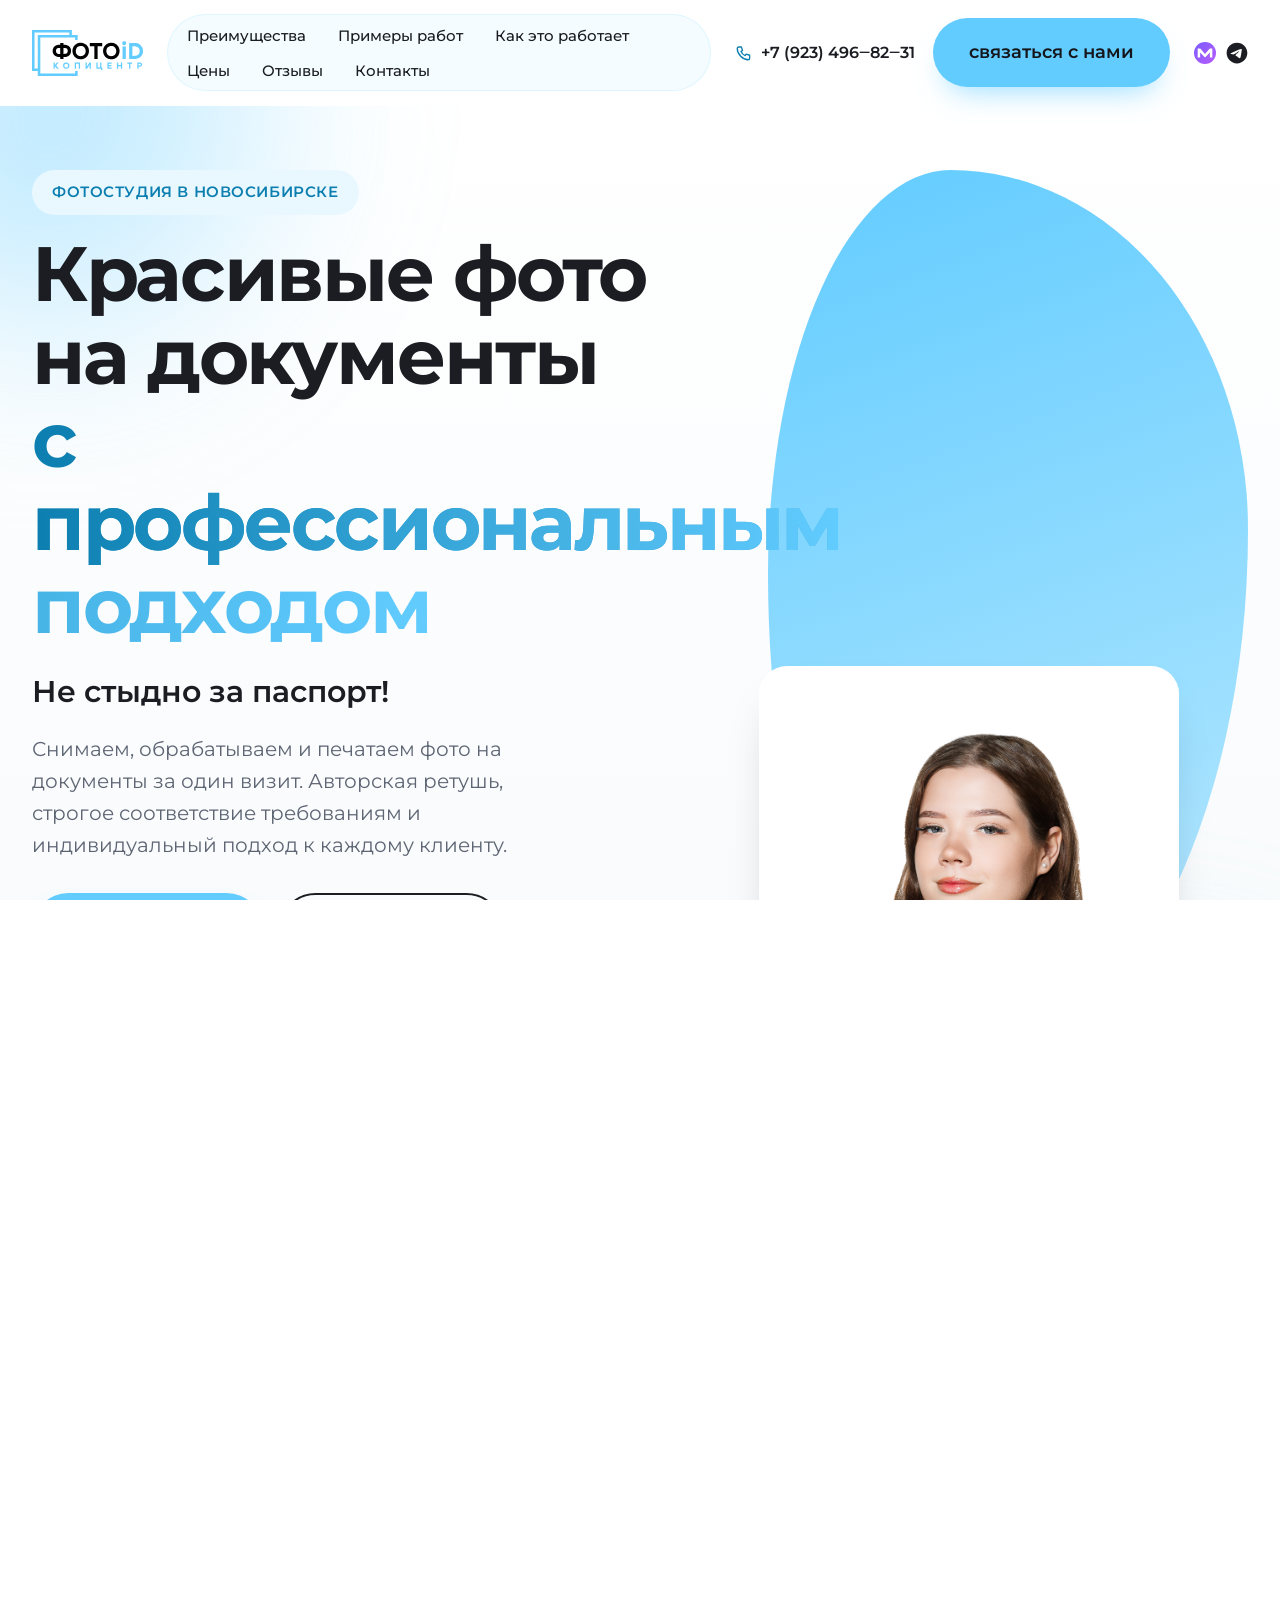
==== commit e4a7945f: "fix: перенос заголовка hero - text-wrap: balance — браузер балансирует строки - неразрывные пробелы " ====
--- a/index.html
+++ b/index.html
@@ -105,7 +105,7 @@
         <div class="hero__container">
           <div class="hero__text">
             <p class="eyebrow">Фотостудия в Новосибирске</p>
-            <h1 class="hero__title">Красивые фото на документы <span>с профессиональным подходом</span></h1>
+            <h1 class="hero__title">Красивые фото на&nbsp;документы <span>с&nbsp;<span class="nowrap">профессиональным</span> подходом</span></h1>
             <p class="hero__subtitle">Не стыдно за паспорт!</p>
             <p class="hero__description">
               Снимаем, обрабатываем и печатаем фото на документы за один визит. Авторская ретушь, строгое соответствие
--- a/css/style.css
+++ b/css/style.css
@@ -364,7 +364,7 @@
   opacity: 0;
   pointer-events: none;
   transition: opacity 0.3s ease;
-  z-index: 999;
+  z-index: 2;
 }
 .nav-overlay.is-active {
   opacity: 1;
@@ -392,12 +392,17 @@
 
 .hero__title {
   overflow-wrap: break-word;
+  text-wrap: balance;
   font-size: clamp(34px, 4.6vw, 56px);
   font-weight: 700;
   color: var(--color-text);
   line-height: 1.12;
   margin-bottom: 18px;
 }
+.nowrap {
+  white-space: nowrap;
+}
+
 .hero__title span {
   color: var(--color-accent-darker);
 }
@@ -1319,7 +1324,7 @@
     padding: 110px 32px 40px;
     transform: translateX(100%);
     transition: transform 0.35s ease;
-    z-index: 1050;
+    z-index: 1300;
     overflow-y: auto;
   }
   .main-nav.is-open {
@@ -1356,6 +1361,15 @@
     grid-template-columns: 1fr;
     text-align: center;
     padding-top: 48px;
+  }
+  .hero__badges {
+    align-items: center;
+  }
+  .hero__badges li {
+    flex-direction: column;
+    align-items: center;
+    text-align: center;
+    gap: 8px;
   }
   .hero__description {
     margin-left: auto;
--- a/css/effects.css
+++ b/css/effects.css
@@ -150,7 +150,6 @@
 .marquee__item {
   font-size: 18px;
 }
-
 
 /* =========================================================
    ПОЛОСА ПРОГРЕССА ПРОКРУТКИ
@@ -203,13 +202,25 @@
 }
 
 @keyframes blob-float-a {
-  0%, 100% { transform: translate(0, 0) scale(1); }
-  33% { transform: translate(60px, 40px) scale(1.1); }
-  66% { transform: translate(-30px, 70px) scale(0.95); }
+  0%,
+  100% {
+    transform: translate(0, 0) scale(1);
+  }
+  33% {
+    transform: translate(60px, 40px) scale(1.1);
+  }
+  66% {
+    transform: translate(-30px, 70px) scale(0.95);
+  }
 }
 @keyframes blob-float-b {
-  0%, 100% { transform: translate(0, 0) scale(1); }
-  50% { transform: translate(-50px, -40px) scale(1.08); }
+  0%,
+  100% {
+    transform: translate(0, 0) scale(1);
+  }
+  50% {
+    transform: translate(-50px, -40px) scale(1.08);
+  }
 }
 
 .hero__text {
@@ -226,7 +237,9 @@
   animation: text-shine 6s linear infinite;
 }
 @keyframes text-shine {
-  to { background-position: 200% center; }
+  to {
+    background-position: 200% center;
+  }
 }
 
 .hero__subtitle::after {
@@ -241,20 +254,36 @@
   animation: underline-grow 1.2s ease 0.4s both;
 }
 @keyframes underline-grow {
-  from { width: 0; opacity: 0; }
-  to { width: 56px; opacity: 1; }
+  from {
+    width: 0;
+    opacity: 0;
+  }
+  to {
+    width: 56px;
+    opacity: 1;
+  }
 }
 
 .hero__media-blob {
   animation: blob-morph 12s ease-in-out infinite, blob-float-soft 6s ease-in-out infinite;
 }
 @keyframes blob-morph {
-  0%, 100% { border-radius: 38% 62% 60% 40% / 45% 40% 60% 55%; }
-  50% { border-radius: 60% 40% 42% 58% / 55% 58% 42% 45%; }
+  0%,
+  100% {
+    border-radius: 38% 62% 60% 40% / 45% 40% 60% 55%;
+  }
+  50% {
+    border-radius: 60% 40% 42% 58% / 55% 58% 42% 45%;
+  }
 }
 @keyframes blob-float-soft {
-  0%, 100% { transform: translateY(0); }
-  50% { transform: translateY(-14px); }
+  0%,
+  100% {
+    transform: translateY(0);
+  }
+  50% {
+    transform: translateY(-14px);
+  }
 }
 
 /* =========================================================
@@ -284,8 +313,13 @@
   animation: cta-pulse 2.6s ease-in-out infinite;
 }
 @keyframes cta-pulse {
-  0%, 100% { box-shadow: 0 -10px 24px -16px rgba(0, 0, 0, 0.4); }
-  50% { box-shadow: 0 -10px 30px -10px rgba(98, 204, 255, 0.8); }
+  0%,
+  100% {
+    box-shadow: 0 -10px 24px -16px rgba(0, 0, 0, 0.4);
+  }
+  50% {
+    box-shadow: 0 -10px 30px -10px rgba(98, 204, 255, 0.8);
+  }
 }
 
 /* =========================================================
@@ -326,7 +360,9 @@
   font-size: 12px;
 }
 @keyframes marquee {
-  to { transform: translateX(-50%); }
+  to {
+    transform: translateX(-50%);
+  }
 }
 
 /* =========================================================
@@ -360,11 +396,18 @@
   font-size: clamp(38px, 4vw, 54px);
   font-weight: 700;
   line-height: 1;
+  white-space: nowrap;
+  font-variant-numeric: tabular-nums;
   background: linear-gradient(120deg, var(--color-accent-darker), var(--color-accent));
   -webkit-background-clip: text;
   background-clip: text;
   -webkit-text-fill-color: transparent;
   letter-spacing: -0.03em;
+}
+.metric__value span {
+  display: inline-block;
+  min-width: 3ch;
+  text-align: center;
 }
 .metric__label {
   margin-top: 10px;
@@ -438,15 +481,20 @@
   position: absolute;
   inset: 0;
   z-index: 0;
-  background:
-    radial-gradient(circle at 20% 20%, rgba(98, 204, 255, 0.22), transparent 45%),
+  background: radial-gradient(circle at 20% 20%, rgba(98, 204, 255, 0.22), transparent 45%),
     radial-gradient(circle at 80% 30%, rgba(30, 162, 218, 0.18), transparent 45%),
     radial-gradient(circle at 50% 90%, rgba(12, 127, 176, 0.25), transparent 50%);
   animation: pricing-mesh 16s ease-in-out infinite alternate;
 }
 @keyframes pricing-mesh {
-  0% { background-position: 0% 0%, 100% 0%, 50% 100%; transform: scale(1); }
-  100% { background-position: 30% 20%, 70% 40%, 40% 70%; transform: scale(1.05); }
+  0% {
+    background-position: 0% 0%, 100% 0%, 50% 100%;
+    transform: scale(1);
+  }
+  100% {
+    background-position: 30% 20%, 70% 40%, 40% 70%;
+    transform: scale(1.05);
+  }
 }
 .pricing__bg-video {
   position: absolute;
@@ -480,7 +528,14 @@
   inset: -1px;
   border-radius: inherit;
   padding: 1.5px;
-  background: conic-gradient(from var(--angle, 0deg), var(--color-accent), transparent 40%, var(--color-accent-darker), transparent 80%, var(--color-accent));
+  background: conic-gradient(
+    from var(--angle, 0deg),
+    var(--color-accent),
+    transparent 40%,
+    var(--color-accent-darker),
+    transparent 80%,
+    var(--color-accent)
+  );
   -webkit-mask: linear-gradient(#000 0 0) content-box, linear-gradient(#000 0 0);
   -webkit-mask-composite: xor;
   mask-composite: exclude;
@@ -493,7 +548,9 @@
   inherits: false;
 }
 @keyframes rotate-border {
-  to { --angle: 360deg; }
+  to {
+    --angle: 360deg;
+  }
 }
 
 /* =========================================================
@@ -509,21 +566,47 @@
 /* =========================================================
    СТАГГЕРИРОВАННОЕ ПОЯВЛЕНИЕ (кASKAD)
    ========================================================= */
-.advantages__grid .advantage-card:nth-child(1) { transition-delay: 0s; }
-.advantages__grid .advantage-card:nth-child(2) { transition-delay: 0.08s; }
-.advantages__grid .advantage-card:nth-child(3) { transition-delay: 0.16s; }
-.advantages__grid .advantage-card:nth-child(4) { transition-delay: 0.24s; }
-.advantages__grid .advantage-card:nth-child(5) { transition-delay: 0.32s; }
-.advantages__grid .advantage-card:nth-child(6) { transition-delay: 0.40s; }
-
-.process__list .process-step:nth-child(1) { transition-delay: 0s; }
-.process__list .process-step:nth-child(2) { transition-delay: 0.1s; }
-.process__list .process-step:nth-child(3) { transition-delay: 0.2s; }
-.process__list .process-step:nth-child(4) { transition-delay: 0.3s; }
-
-.pricing__grid .price-card:nth-child(1) { transition-delay: 0s; }
-.pricing__grid .price-card:nth-child(2) { transition-delay: 0.12s; }
-.pricing__grid .price-card:nth-child(3) { transition-delay: 0.24s; }
+.advantages__grid .advantage-card:nth-child(1) {
+  transition-delay: 0s;
+}
+.advantages__grid .advantage-card:nth-child(2) {
+  transition-delay: 0.08s;
+}
+.advantages__grid .advantage-card:nth-child(3) {
+  transition-delay: 0.16s;
+}
+.advantages__grid .advantage-card:nth-child(4) {
+  transition-delay: 0.24s;
+}
+.advantages__grid .advantage-card:nth-child(5) {
+  transition-delay: 0.32s;
+}
+.advantages__grid .advantage-card:nth-child(6) {
+  transition-delay: 0.4s;
+}
+
+.process__list .process-step:nth-child(1) {
+  transition-delay: 0s;
+}
+.process__list .process-step:nth-child(2) {
+  transition-delay: 0.1s;
+}
+.process__list .process-step:nth-child(3) {
+  transition-delay: 0.2s;
+}
+.process__list .process-step:nth-child(4) {
+  transition-delay: 0.3s;
+}
+
+.pricing__grid .price-card:nth-child(1) {
+  transition-delay: 0s;
+}
+.pricing__grid .price-card:nth-child(2) {
+  transition-delay: 0.12s;
+}
+.pricing__grid .price-card:nth-child(3) {
+  transition-delay: 0.24s;
+}
 
 /* =========================================================
    ДЕКОР-МОБАЙЛ
@@ -553,8 +636,13 @@
   pointer-events: none;
 }
 @keyframes lens-float {
-  0%, 100% { transform: translateY(0) rotate(-3deg); }
-  50% { transform: translateY(-14px) rotate(2deg); }
+  0%,
+  100% {
+    transform: translateY(0) rotate(-3deg);
+  }
+  50% {
+    transform: translateY(-14px) rotate(2deg);
+  }
 }
 .lens-svg {
   width: 100%;
@@ -569,8 +657,15 @@
   animation: lens-aura-pulse 4s ease-in-out infinite;
 }
 @keyframes lens-aura-pulse {
-  0%, 100% { opacity: 0.2; transform: scale(0.96); }
-  50% { opacity: 0.42; transform: scale(1.04); }
+  0%,
+  100% {
+    opacity: 0.2;
+    transform: scale(0.96);
+  }
+  50% {
+    opacity: 0.42;
+    transform: scale(1.04);
+  }
 }
 
 /* вращающееся кольцо фокуса (засечки) */
@@ -580,7 +675,9 @@
   animation: lens-spin 16s linear infinite;
 }
 @keyframes lens-spin {
-  to { transform: rotate(360deg); }
+  to {
+    transform: rotate(360deg);
+  }
 }
 
 /* свечение под лепестками */
@@ -590,8 +687,15 @@
   animation: lens-core-pulse 3.2s ease-in-out infinite;
 }
 @keyframes lens-core-pulse {
-  0%, 100% { opacity: 0.85; transform: scale(0.92); }
-  50% { opacity: 1; transform: scale(1.06); }
+  0%,
+  100% {
+    opacity: 0.85;
+    transform: scale(0.92);
+  }
+  50% {
+    opacity: 1;
+    transform: scale(1.06);
+  }
 }
 
 /* лепестки диафрагмы — открывание/закрывание */
@@ -601,8 +705,14 @@
   animation: lens-iris 6s ease-in-out infinite;
 }
 @keyframes lens-iris {
-  0%, 100% { transform: scale(1); }
-  45%, 55% { transform: scale(0.5); }
+  0%,
+  100% {
+    transform: scale(1);
+  }
+  45%,
+  55% {
+    transform: scale(0.5);
+  }
 }
 
 /* блик зрачка */
@@ -618,12 +728,25 @@
   transform-origin: center;
   animation: sparkle 2.6s ease-in-out infinite;
 }
-.sparkle--2 { animation-delay: 0.8s; }
-.sparkle--3 { animation-delay: 1.6s; }
-.sparkle--4 { animation-delay: 1.2s; }
+.sparkle--2 {
+  animation-delay: 0.8s;
+}
+.sparkle--3 {
+  animation-delay: 1.6s;
+}
+.sparkle--4 {
+  animation-delay: 1.2s;
+}
 @keyframes sparkle {
-  0%, 100% { opacity: 0; transform: scale(0.4); }
-  50% { opacity: 1; transform: scale(1); }
+  0%,
+  100% {
+    opacity: 0;
+    transform: scale(0.4);
+  }
+  50% {
+    opacity: 1;
+    transform: scale(1);
+  }
 }
 
 @media (prefers-reduced-motion: reduce) {
@@ -650,9 +773,34 @@
   .metric {
     padding: 22px 10px;
   }
+  .metric__value {
+    font-size: clamp(28px, 7vw, 38px);
+  }
   .marquee__item {
     font-size: 15px;
     padding: 0 20px;
+  }
+}
+
+/* ===== Hero intro animation ===== */
+.hero-anim {
+  max-width: var(--container-width);
+  margin: 0 auto;
+  padding: 28px 16px 8px;
+  text-align: center;
+  color: var(--color-accent-darker);
+}
+.hero-anim__svg {
+  width: 100%;
+  max-width: 560px;
+  height: auto;
+}
+@media (max-width: 576px) {
+  .hero-anim {
+    padding: 16px 12px 4px;
+  }
+  .hero-anim__svg {
+    max-width: 440px;
   }
 }
 
@@ -748,7 +896,7 @@
   }
   /* overlay поверх контента, под панелью */
   .nav-overlay {
-    z-index: 1090;
+    z-index: 2;
   }
   /* бургер всегда поверх панели и overlay */
   .burger {
@@ -782,4 +930,3 @@
     border: 1px solid rgba(255, 255, 255, 0.16);
   }
 }
-
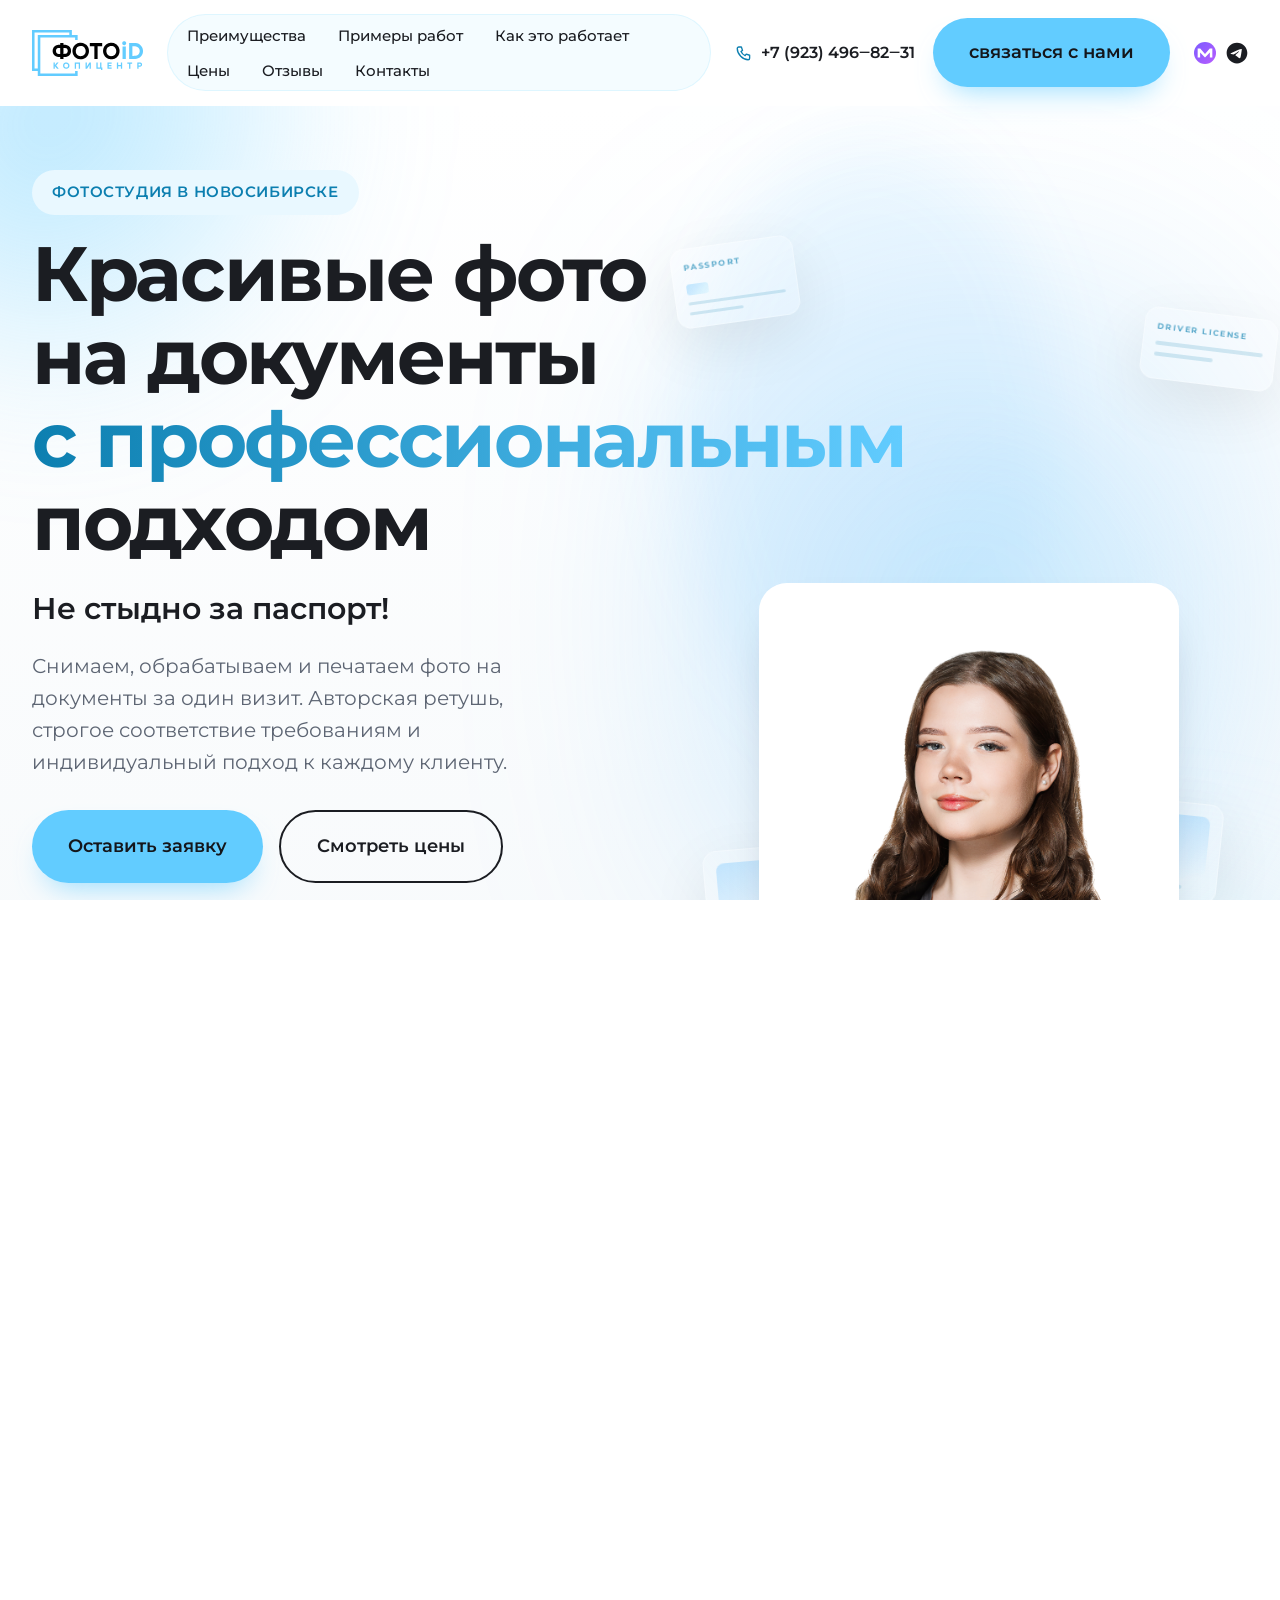
==== commit b903d0d0: "feat: премиум многослойная композиция в hero (вместо голубого овала) - убран статичный .hero__media-" ====
--- a/index.html
+++ b/index.html
@@ -105,7 +105,9 @@
         <div class="hero__container">
           <div class="hero__text">
             <p class="eyebrow">Фотостудия в Новосибирске</p>
-            <h1 class="hero__title">Красивые фото на&nbsp;документы <span>с&nbsp;<span class="nowrap">профессиональным</span> подходом</span></h1>
+            <h1 class="hero__title">
+              Красивые фото на документы <span class="nowrap"> с профессиональным</span> подходом</span>
+            </h1>
             <p class="hero__subtitle">Не стыдно за паспорт!</p>
             <p class="hero__description">
               Снимаем, обрабатываем и печатаем фото на документы за один визит. Авторская ретушь, строгое соответствие
@@ -146,11 +148,56 @@
           </div>
 
           <div class="hero__media">
-            <div class="hero__media-blob" aria-hidden="true"></div>
+            <!-- Слой 1: едва заметный «дышащий» mesh gradient -->
+            <div class="hero__mesh" aria-hidden="true" data-parallax="0.7">
+              <span class="hero__mesh-spot hero__mesh-spot--blue"></span>
+              <span class="hero__mesh-spot hero__mesh-spot--white"></span>
+              <span class="hero__mesh-spot hero__mesh-spot--cyan"></span>
+            </div>
+
+            <!-- Слой 2: большое мягкое голубое свечение -->
+            <div class="hero__glow" aria-hidden="true" data-parallax="0.4"></div>
+
+            <!-- Слой 3: стеклянные карточки документов (glassmorphism) -->
+            <div class="hero__cards" aria-hidden="true">
+              <article class="hero__card hero__card--passport">
+                <div class="hero__card-inner" data-parallax="0.9" style="--rot: -8deg">
+                  <span class="hero__card-title">PASSPORT</span>
+                  <span class="hero__card-chip"></span>
+                  <span class="hero__card-line"></span>
+                  <span class="hero__card-line hero__card-line--short"></span>
+                </div>
+              </article>
+
+              <article class="hero__card hero__card--license">
+                <div class="hero__card-inner" data-parallax="1" style="--rot: 7deg">
+                  <span class="hero__card-title">DRIVER LICENSE</span>
+                  <span class="hero__card-line"></span>
+                  <span class="hero__card-line hero__card-line--short"></span>
+                </div>
+              </article>
+
+              <article class="hero__card hero__card--polaroid">
+                <div class="hero__card-inner" data-parallax="1.05" style="--rot: -5deg">
+                  <span class="hero__card-photo"></span>
+                  <span class="hero__card-line hero__card-line--short"></span>
+                </div>
+              </article>
+
+              <article class="hero__card hero__card--photo">
+                <div class="hero__card-inner" data-parallax="0.85" style="--rot: 6deg">
+                  <span class="hero__card-photo"></span>
+                  <span class="hero__card-line hero__card-line--short"></span>
+                </div>
+              </article>
+            </div>
+
+            <!-- Слой 4: фото девушки (поверх всех слоёв) -->
             <img
               src="images/img/main baground/main-bg.png"
               alt="Фото на документы — пример обработки"
               class="hero__image"
+              data-parallax="0.4"
             />
           </div>
         </div>
--- a/css/style.css
+++ b/css/style.css
@@ -454,16 +454,6 @@
   align-items: flex-end;
   min-width: 0;
   height: 100%;
-}
-.hero__media-blob {
-  position: absolute;
-  width: 86%;
-  height: 92%;
-  background: linear-gradient(160deg, var(--color-accent) 0%, #bdeaff 100%);
-  border-radius: 38% 62% 60% 40% / 45% 40% 60% 55%;
-  top: 0;
-  right: 0;
-  z-index: 0;
 }
 .hero__image {
   position: relative;
--- a/css/effects.css
+++ b/css/effects.css
@@ -264,25 +264,215 @@
   }
 }
 
-.hero__media-blob {
-  animation: blob-morph 12s ease-in-out infinite, blob-float-soft 6s ease-in-out infinite;
-}
-@keyframes blob-morph {
-  0%,
-  100% {
-    border-radius: 38% 62% 60% 40% / 45% 40% 60% 55%;
-  }
-  50% {
-    border-radius: 60% 40% 42% 58% / 55% 58% 42% 45%;
-  }
-}
-@keyframes blob-float-soft {
-  0%,
-  100% {
-    transform: translateY(0);
-  }
-  50% {
-    transform: translateY(-14px);
+/* =========================================================
+   HERO MEDIA — премиум многослойная композиция
+   Слои (z):  mesh(0) → glow(0) → glass cards(1) → photo(2)
+   Анимации используют только transform / opacity / will-change.
+   Mouse-parallax — см. effects.js (отключён на тач/узких экранах).
+   ========================================================= */
+
+/* Декоративные слои не перехватывают клики */
+.hero__media > * {
+  pointer-events: none;
+}
+
+/* ---------- Слой 1: mesh gradient — «дышащие» пятна ---------- */
+.hero__mesh {
+  position: absolute;
+  inset: -8%;
+  z-index: 0;
+  filter: blur(36px);
+  will-change: transform;
+}
+.hero__mesh-spot {
+  position: absolute;
+  border-radius: 50%;
+  will-change: transform;
+}
+.hero__mesh-spot--blue {
+  width: 58%;
+  height: 58%;
+  top: 4%;
+  left: 6%;
+  background: #55b8ff;
+  opacity: 0.09;
+  animation: mesh-a 26s ease-in-out infinite alternate;
+}
+.hero__mesh-spot--white {
+  width: 52%;
+  height: 52%;
+  bottom: 2%;
+  right: 4%;
+  background: #ffffff;
+  opacity: 0.07;
+  animation: mesh-b 30s ease-in-out infinite alternate;
+}
+.hero__mesh-spot--cyan {
+  width: 44%;
+  height: 44%;
+  top: 34%;
+  right: 18%;
+  background: #aef0ff;
+  opacity: 0.08;
+  animation: mesh-c 22s ease-in-out infinite alternate;
+}
+@keyframes mesh-a {
+  from { transform: translate(0, 0) scale(1); }
+  to { transform: translate(3%, 2%) scale(1.05); }
+}
+@keyframes mesh-b {
+  from { transform: translate(0, 0) scale(1); }
+  to { transform: translate(-3%, -2%) scale(1.06); }
+}
+@keyframes mesh-c {
+  from { transform: translate(0, 0) scale(1); }
+  to { transform: translate(2%, -3%) scale(1.04); }
+}
+
+/* ---------- Слой 2: большое мягкое голубое свечение ---------- */
+.hero__glow {
+  position: absolute;
+  inset: -6%;
+  z-index: 0;
+  background: radial-gradient(
+    circle,
+    rgba(85, 184, 255, 0.3) 0%,
+    rgba(85, 184, 255, 0.18) 35%,
+    rgba(85, 184, 255, 0.08) 60%,
+    transparent 80%
+  );
+  filter: blur(100px);
+  opacity: 0;
+  will-change: transform, opacity;
+  animation: layer-in 0.7s ease 0.05s forwards;
+}
+
+/* ---------- Слой 3: стеклянные карточки документов ---------- */
+.hero__cards {
+  position: absolute;
+  inset: 0;
+  z-index: 1;
+}
+.hero__card {
+  position: absolute;
+  opacity: 0;
+  will-change: transform, opacity;
+  animation: card-in 0.7s ease forwards;
+}
+.hero__card-inner {
+  width: 100%;
+  height: 100%;
+  display: flex;
+  flex-direction: column;
+  gap: 7px;
+  padding: 12px;
+  border-radius: 14px;
+  background: rgba(255, 255, 255, 0.14);
+  border: 1px solid rgba(255, 255, 255, 0.28);
+  box-shadow: 0 20px 60px rgba(0, 0, 0, 0.08);
+  -webkit-backdrop-filter: blur(20px);
+  backdrop-filter: blur(20px);
+  transform: rotate(var(--rot, 0deg));
+  will-change: transform;
+}
+.hero__card-title {
+  font-size: 8px;
+  font-weight: 700;
+  letter-spacing: 0.18em;
+  color: rgba(12, 127, 176, 0.65);
+}
+.hero__card-line {
+  height: 4px;
+  border-radius: 2px;
+  background: rgba(12, 127, 176, 0.16);
+}
+.hero__card-line--short {
+  width: 55%;
+}
+.hero__card-chip {
+  width: 22px;
+  height: 16px;
+  margin-top: 2px;
+  border-radius: 3px;
+  background: linear-gradient(135deg, rgba(85, 184, 255, 0.35), rgba(174, 240, 255, 0.2));
+  align-self: flex-start;
+}
+.hero__card-photo {
+  flex: 1;
+  border-radius: 8px;
+  background: linear-gradient(160deg, rgba(85, 184, 255, 0.3), rgba(255, 255, 255, 0.1));
+}
+/* Паспорт — слева сверху */
+.hero__card--passport {
+  width: 124px;
+  height: 80px;
+  top: 8%;
+  left: -3%;
+  animation-delay: 0.55s;
+}
+/* Водительское удостоверение — справа сверху */
+.hero__card--license {
+  width: 134px;
+  height: 72px;
+  top: 16%;
+  right: -5%;
+  animation-delay: 0.65s;
+}
+/* Полароид — слева снизу */
+.hero__card--polaroid {
+  width: 92px;
+  height: 108px;
+  bottom: 12%;
+  left: 3%;
+  animation-delay: 0.75s;
+}
+/* Фото 3×4 — справа снизу */
+.hero__card--photo {
+  width: 74px;
+  height: 100px;
+  bottom: 18%;
+  right: 5%;
+  animation-delay: 0.85s;
+}
+@keyframes card-in {
+  from { opacity: 0; transform: translateY(20px); }
+  to { opacity: 1; transform: translateY(0); }
+}
+@keyframes layer-in {
+  to { opacity: 1; }
+}
+
+/* ---------- Слой 4: фото девушки — проявляется после свечения ---------- */
+.hero__image {
+  position: relative;
+  z-index: 2;
+  opacity: 0;
+  will-change: transform, opacity;
+  animation: layer-in 0.8s ease 0.3s forwards;
+}
+
+/* На узких экранах убираем карточки и mesh — оставляем glow + фото */
+@media (max-width: 991px) {
+  .hero__cards,
+  .hero__mesh {
+    display: none;
+  }
+}
+
+/* ---------- prefers-reduced-motion: всё статично ---------- */
+@media (prefers-reduced-motion: reduce) {
+  .hero__mesh-spot,
+  .hero__card,
+  .hero__glow,
+  .hero__image {
+    animation: none !important;
+  }
+  .hero__glow,
+  .hero__image {
+    opacity: 1;
+  }
+  .hero__card {
+    opacity: 0.22;
   }
 }
 
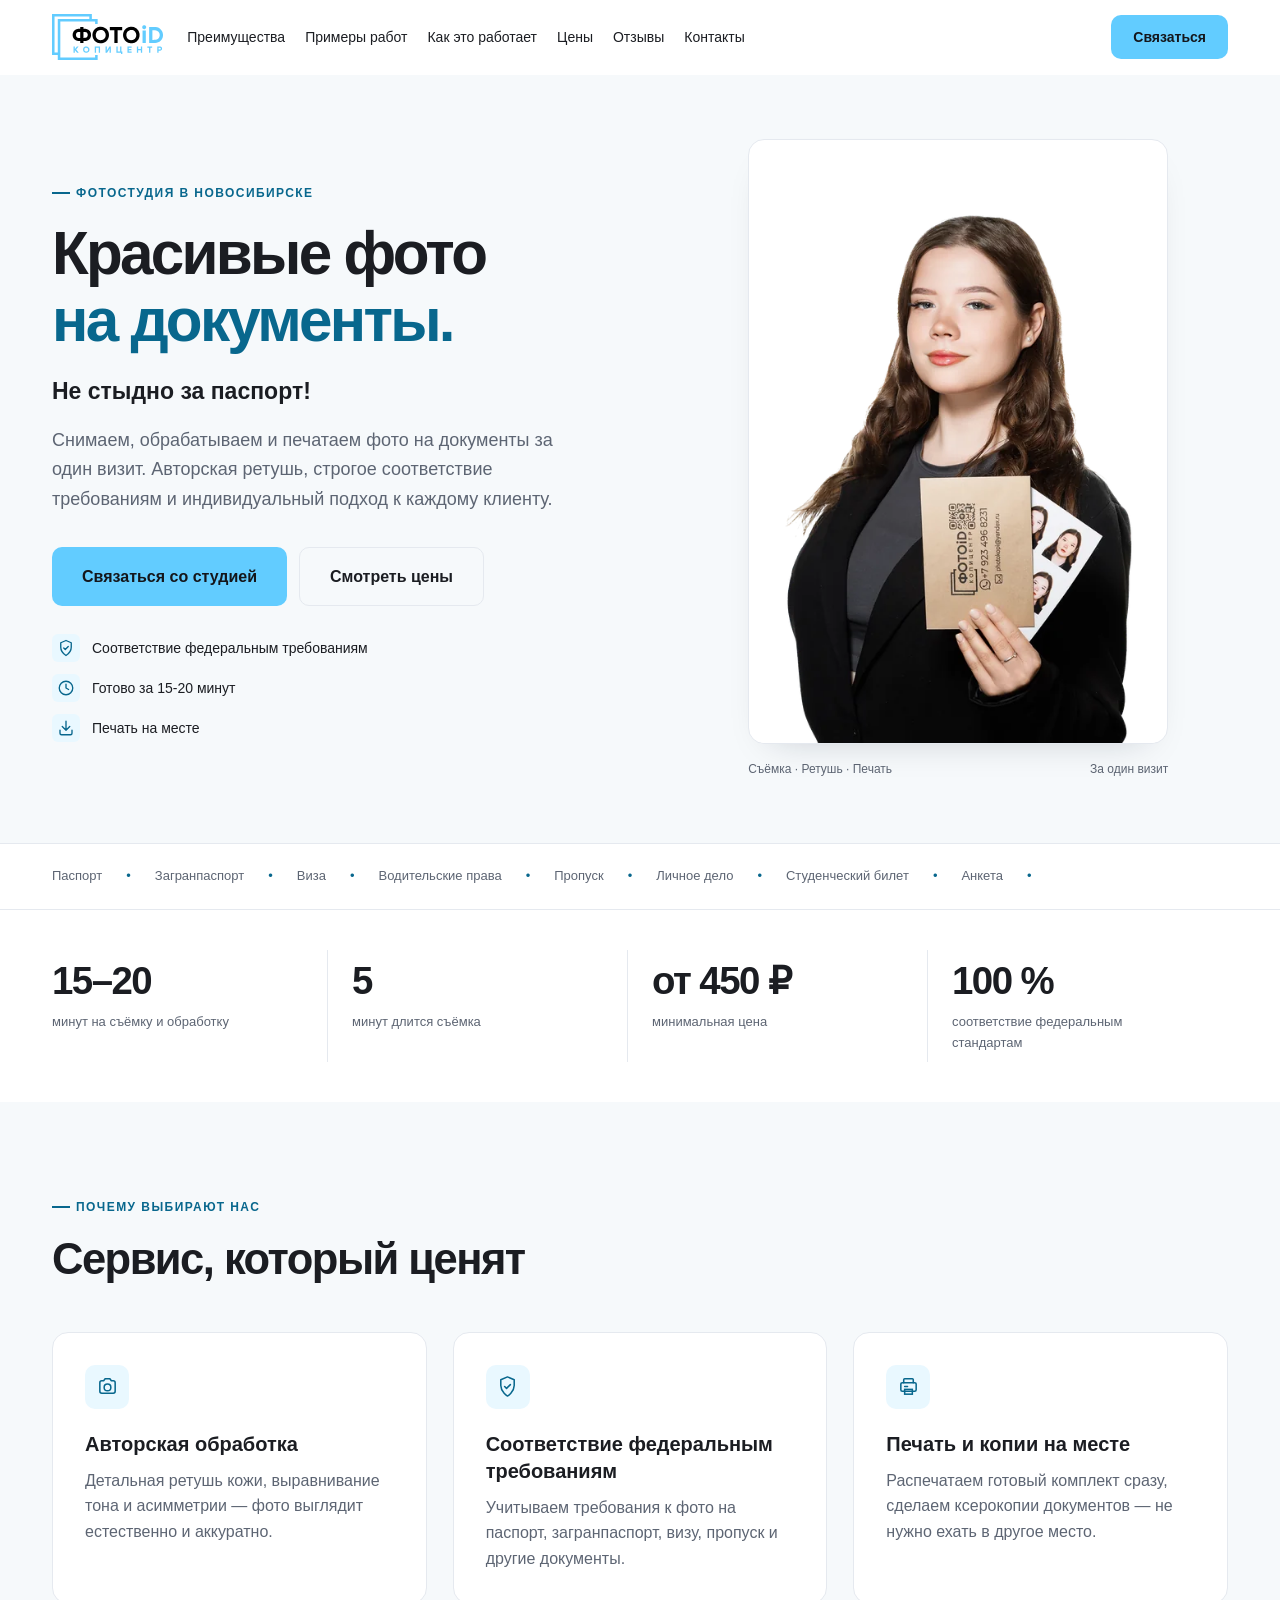
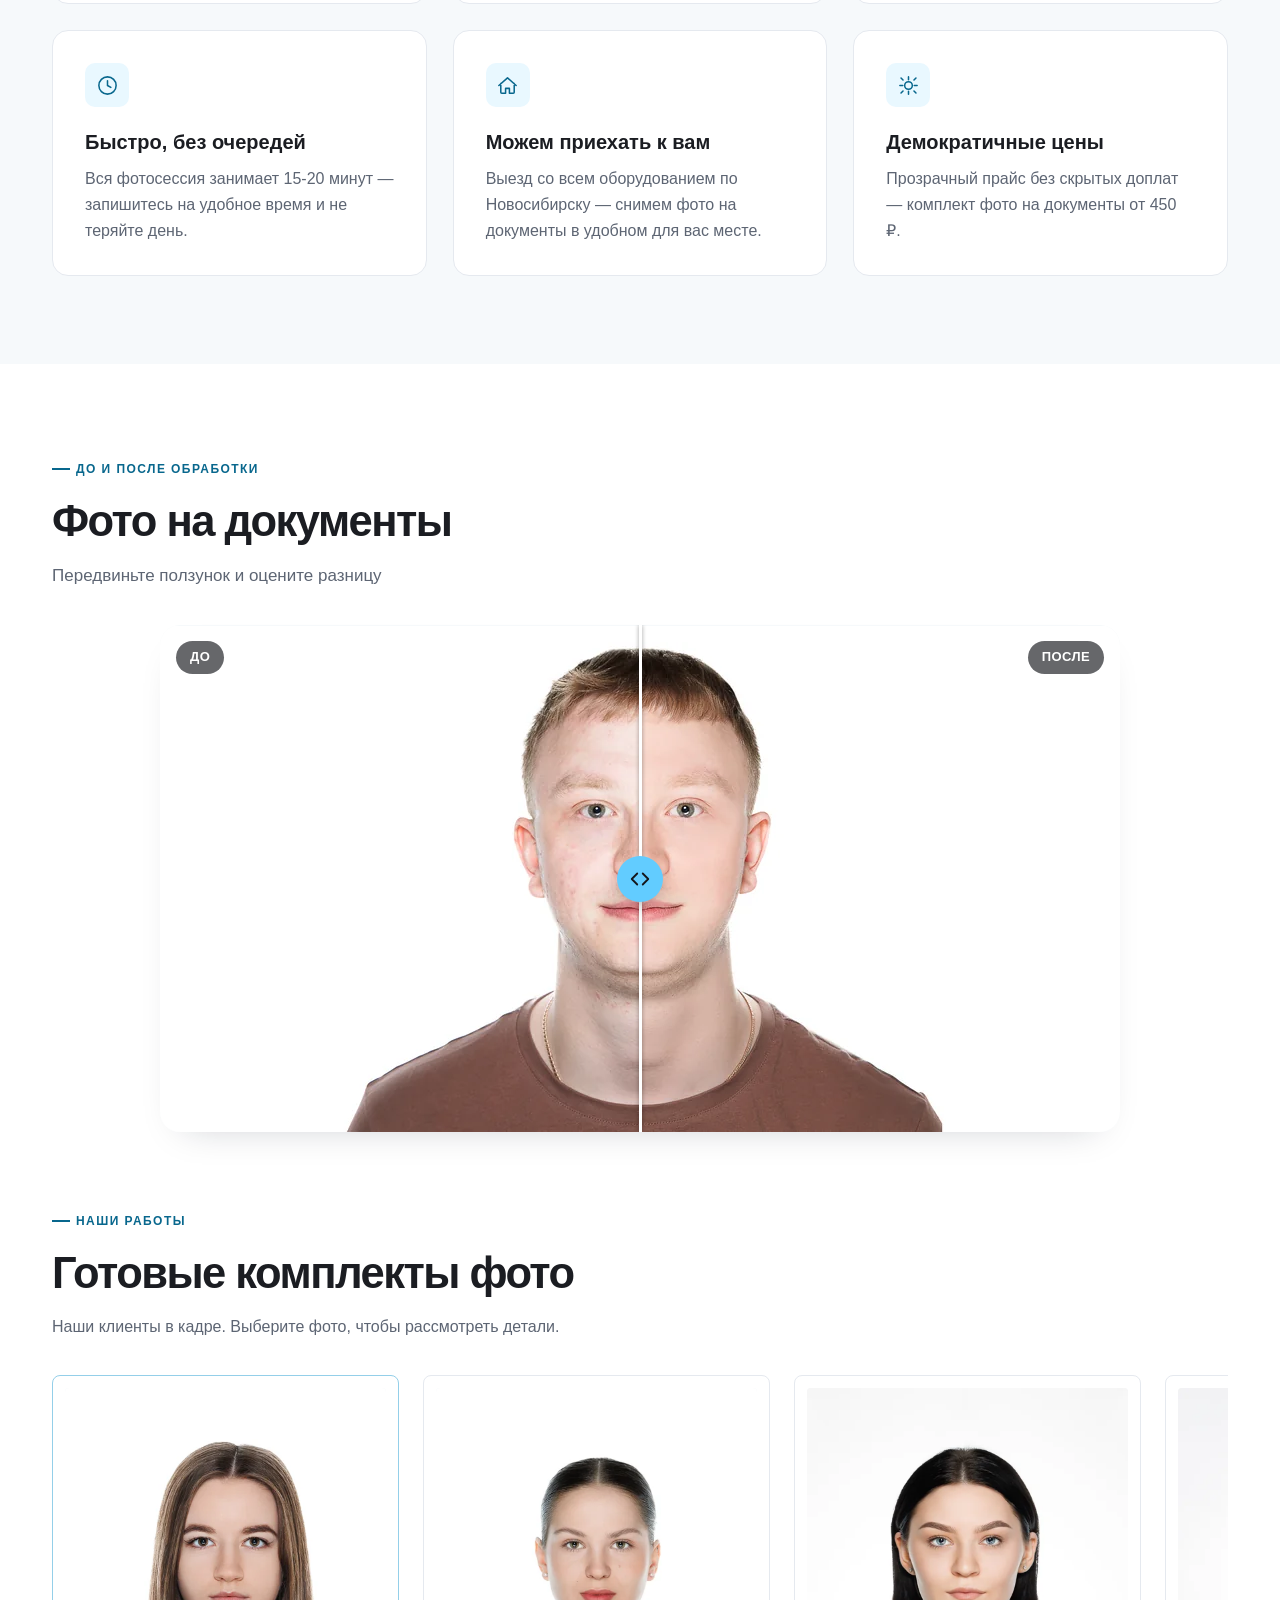
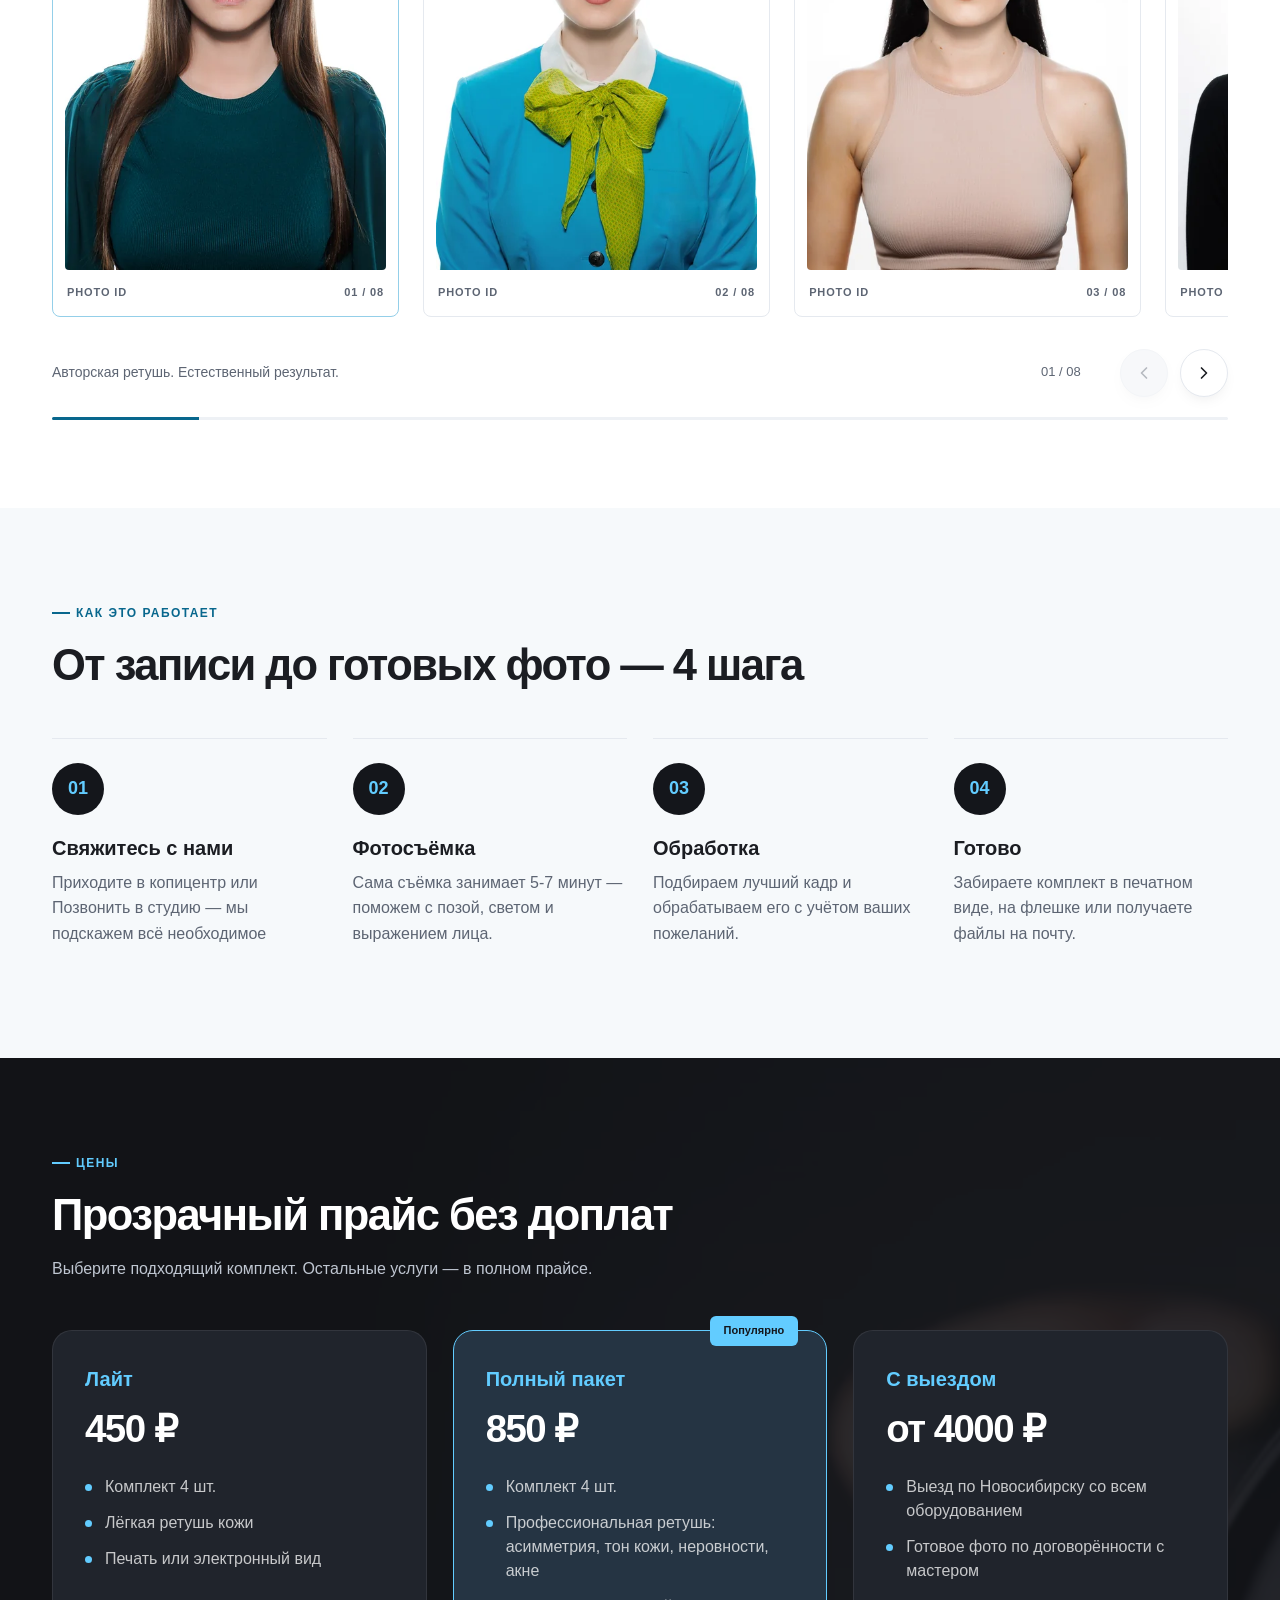
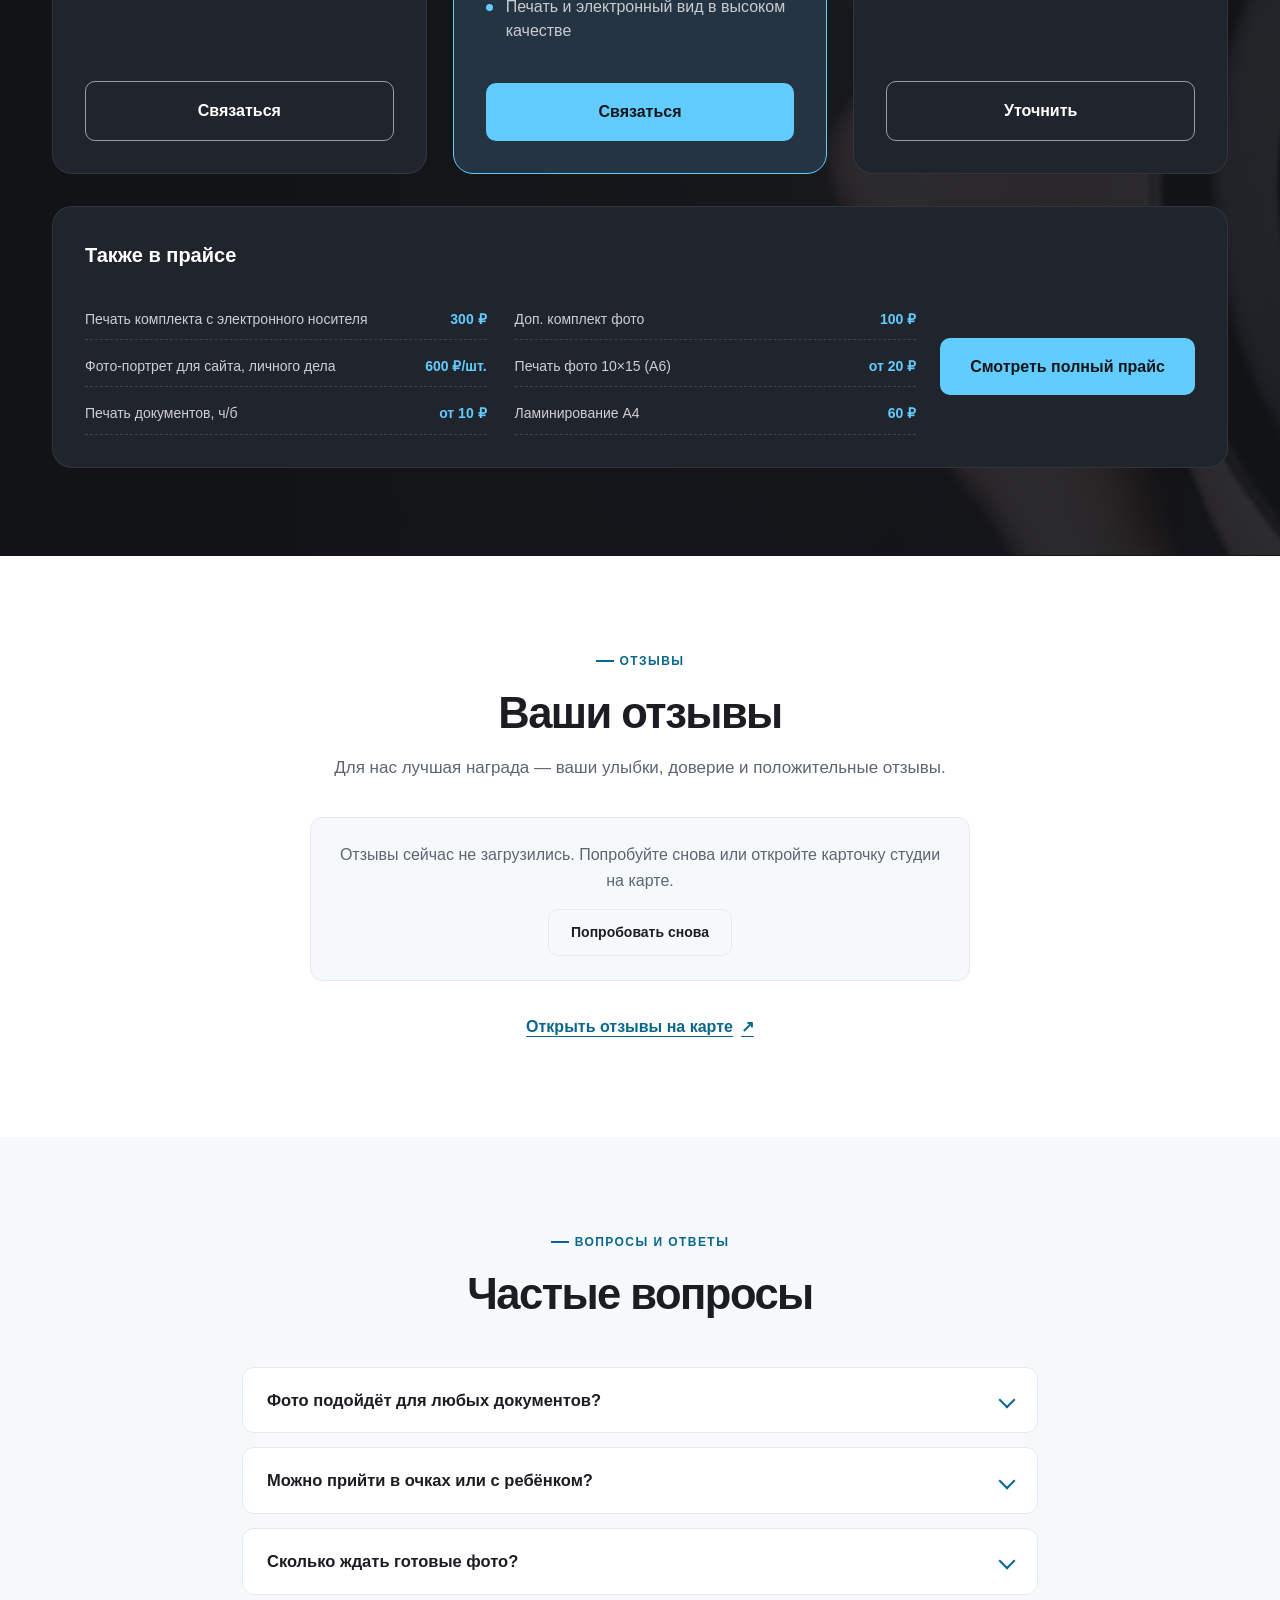
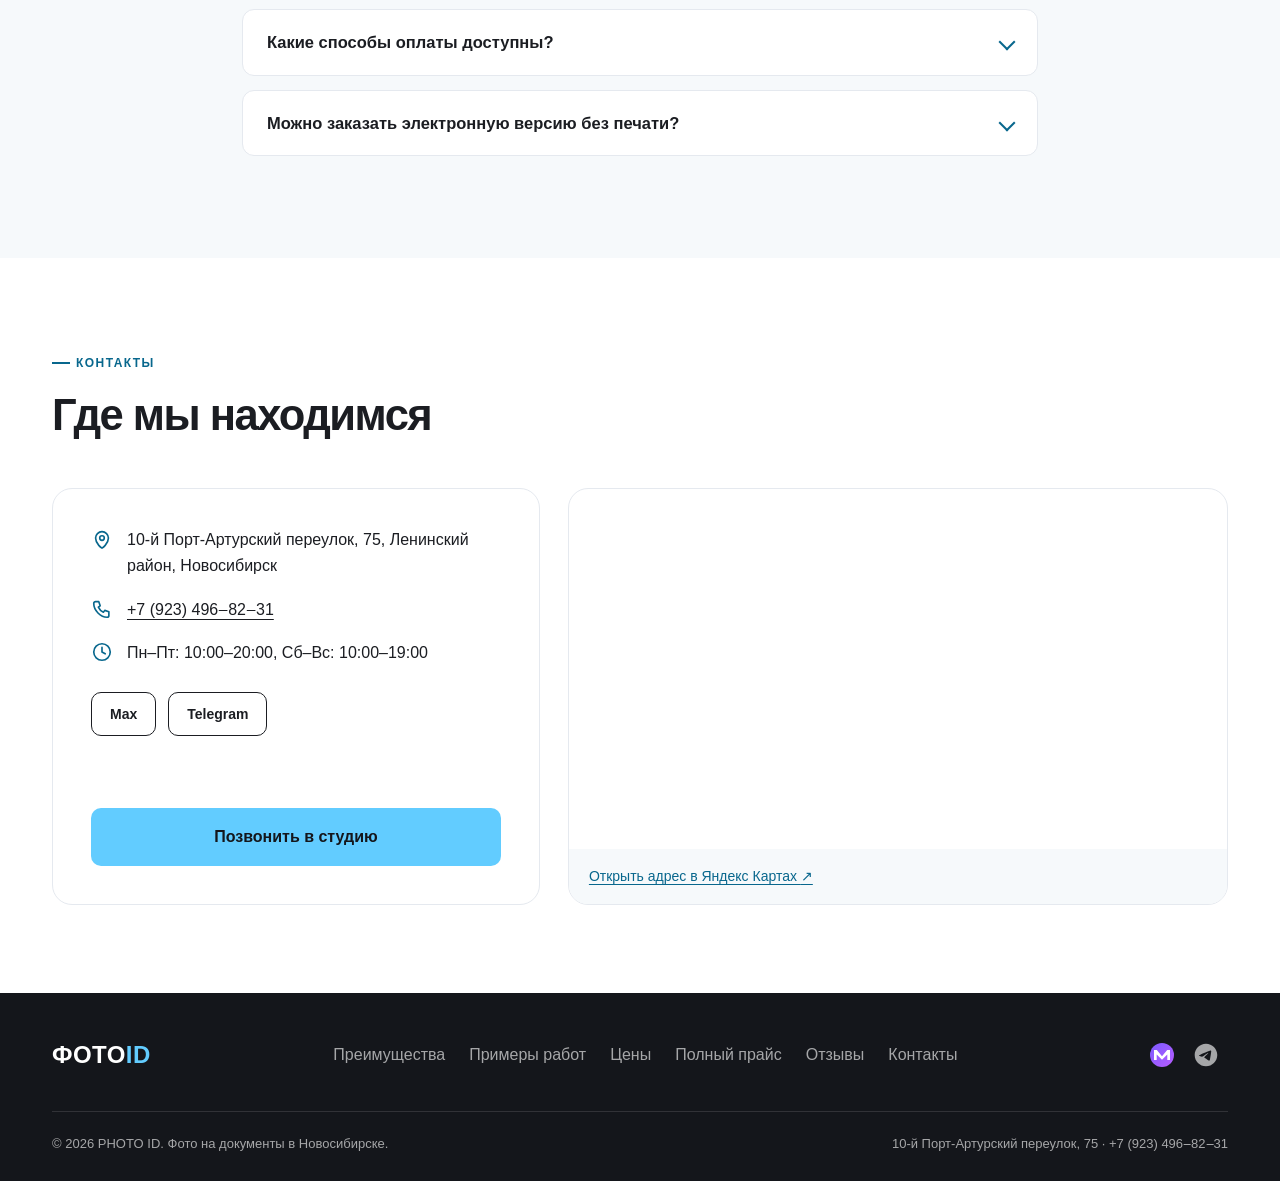
==== commit 9a8611e9: "feat: refresh PHOTO ID design, gallery and current pricing" ====
--- a/index.html
+++ b/index.html
@@ -7,17 +7,12 @@
       name="description"
       content="Фотостудия PHOTO ID в Новосибирске — фото на документы за 15 минут, авторская ретушь, печать и копии на месте. Без очередей и пересъёмок."
     />
-    <title>фОТО ID — фото на документы в Новосибирске</title>
+    <title>PHOTO ID — фото на документы в Новосибирске</title>
     <link rel="icon" href="images/logo.svg" type="image/svg+xml" />
-    <link rel="preconnect" href="https://fonts.googleapis.com" />
-    <link rel="preconnect" href="https://fonts.gstatic.com" crossorigin />
-    <link
-      href="https://fonts.googleapis.com/css2?family=Montserrat:wght@400;500;600;700;800&display=swap"
-      rel="stylesheet"
-    />
+    <meta name="theme-color" content="#f8fafc" />
     <link rel="stylesheet" href="css/style.css" />
     <link rel="stylesheet" href="css/effects.css" />
-    <script src="https://res.smartwidgets.ru/app.js" defer></script>
+    <link rel="stylesheet" href="css/carousel.css" />
   </head>
   <body>
     <a href="#main" class="visually-hidden">Перейти к содержимому</a>
@@ -28,7 +23,7 @@
           <img src="images/logo.svg" alt="PHOTO ID — фото на документы" width="140" height="58" />
         </a>
 
-        <nav class="main-nav" id="main-nav">
+        <nav class="main-nav" id="main-nav" aria-label="Основная навигация">
           <ul class="main-nav__list">
             <li><a href="#advantages">Преимущества</a></li>
             <li><a href="#examples">Примеры работ</a></li>
@@ -49,7 +44,7 @@
               </svg>
               <span>+7 (923) 496‒82‒31</span>
             </a>
-            <a href="#contacts" class="btn btn--primary btn--sm">связаться с нами</a>
+            <a href="#contacts" class="btn btn--primary btn--sm">Связаться</a>
           </div>
         </nav>
 
@@ -100,14 +95,12 @@
 
     <div class="nav-overlay" id="nav-overlay"></div>
 
-    <main id="main">
+    <main id="main" tabindex="-1">
       <section class="hero">
         <div class="hero__container">
           <div class="hero__text">
             <p class="eyebrow">Фотостудия в Новосибирске</p>
-            <h1 class="hero__title">
-              Красивые фото на документы <span class="nowrap"> с профессиональным</span> подходом</span>
-            </h1>
+            <h1 class="hero__title">Красивые фото <span>на документы.</span></h1>
             <p class="hero__subtitle">Не стыдно за паспорт!</p>
             <p class="hero__description">
               Снимаем, обрабатываем и печатаем фото на документы за один визит. Авторская ретушь, строгое соответствие
@@ -115,7 +108,7 @@
             </p>
 
             <div class="hero__cta">
-              <a href="#contacts" class="btn btn--primary">Оставить заявку</a>
+              <a href="#contacts" class="btn btn--primary">Связаться со студией</a>
               <a href="#pricing" class="btn btn--outline">Смотреть цены</a>
             </div>
 
@@ -147,63 +140,26 @@
             </ul>
           </div>
 
-          <div class="hero__media">
-            <!-- Слой 1: едва заметный «дышащий» mesh gradient -->
-            <div class="hero__mesh" aria-hidden="true" data-parallax="0.7">
-              <span class="hero__mesh-spot hero__mesh-spot--blue"></span>
-              <span class="hero__mesh-spot hero__mesh-spot--white"></span>
-              <span class="hero__mesh-spot hero__mesh-spot--cyan"></span>
-            </div>
-
-            <!-- Слой 2: большое мягкое голубое свечение -->
-            <div class="hero__glow" aria-hidden="true" data-parallax="0.4"></div>
-
-            <!-- Слой 3: стеклянные карточки документов (glassmorphism) -->
-            <div class="hero__cards" aria-hidden="true">
-              <article class="hero__card hero__card--passport">
-                <div class="hero__card-inner" data-parallax="0.9" style="--rot: -8deg">
-                  <span class="hero__card-title">PASSPORT</span>
-                  <span class="hero__card-chip"></span>
-                  <span class="hero__card-line"></span>
-                  <span class="hero__card-line hero__card-line--short"></span>
-                </div>
-              </article>
-
-              <article class="hero__card hero__card--license">
-                <div class="hero__card-inner" data-parallax="1" style="--rot: 7deg">
-                  <span class="hero__card-title">DRIVER LICENSE</span>
-                  <span class="hero__card-line"></span>
-                  <span class="hero__card-line hero__card-line--short"></span>
-                </div>
-              </article>
-
-              <article class="hero__card hero__card--polaroid">
-                <div class="hero__card-inner" data-parallax="1.05" style="--rot: -5deg">
-                  <span class="hero__card-photo"></span>
-                  <span class="hero__card-line hero__card-line--short"></span>
-                </div>
-              </article>
-
-              <article class="hero__card hero__card--photo">
-                <div class="hero__card-inner" data-parallax="0.85" style="--rot: 6deg">
-                  <span class="hero__card-photo"></span>
-                  <span class="hero__card-line hero__card-line--short"></span>
-                </div>
-              </article>
-            </div>
-
-            <!-- Слой 4: фото девушки (поверх всех слоёв) -->
-            <img
-              src="images/img/main baground/main-bg.png"
-              alt="Фото на документы — пример обработки"
-              class="hero__image"
-              data-parallax="0.4"
-            />
-          </div>
-        </div>
-      </section>
-
-      <div class="marquee" aria-hidden="true">
+          <figure class="hero__media">
+            <div class="hero__photo-frame">
+              <img
+                src="images/optimized/portrait-800.webp"
+                srcset="images/optimized/portrait-480.webp 480w, images/optimized/portrait-800.webp 800w"
+                sizes="(max-width: 600px) 80vw, (max-width: 900px) 360px, 420px"
+                width="800" height="1200" fetchpriority="high" decoding="async"
+                alt="Пример портрета для документов в студии PHOTO ID"
+                class="hero__image"
+              />
+            </div>
+            <figcaption class="hero__caption">
+              <span>Съёмка · Ретушь · Печать</span>
+              <span>За один визит</span>
+            </figcaption>
+          </figure>
+        </div>
+      </section>
+
+      <div class="marquee" aria-label="Фото для ваших документов">
         <div class="marquee__track">
           <span class="marquee__item">Паспорт<span>•</span></span>
           <span class="marquee__item">Загранпаспорт<span>•</span></span>
@@ -213,34 +169,25 @@
           <span class="marquee__item">Личное дело<span>•</span></span>
           <span class="marquee__item">Студенческий билет<span>•</span></span>
           <span class="marquee__item">Анкета<span>•</span></span>
-          <!-- дублируем для бесшовного цикла -->
-          <span class="marquee__item">Паспорт<span>•</span></span>
-          <span class="marquee__item">Загранпаспорт<span>•</span></span>
-          <span class="marquee__item">Виза<span>•</span></span>
-          <span class="marquee__item">Водительские права<span>•</span></span>
-          <span class="marquee__item">Пропуск<span>•</span></span>
-          <span class="marquee__item">Личное дело<span>•</span></span>
-          <span class="marquee__item">Студенческий билет<span>•</span></span>
-          <span class="marquee__item">Анкета<span>•</span></span>
         </div>
       </div>
 
       <section class="metrics">
         <div class="metrics__container">
           <div class="metric">
-            <div class="metric__value"><span data-count="15">15</span></div>
-            <p class="metric__label">минут на полный комплект</p>
+            <div class="metric__value">15–20</div>
+            <p class="metric__label">минут на съёмку и обработку</p>
           </div>
           <div class="metric">
-            <div class="metric__value"><span data-count="5">5</span></div>
+            <div class="metric__value"><span>5</span></div>
             <p class="metric__label">минут длится съёмка</p>
           </div>
           <div class="metric">
-            <div class="metric__value">от <span data-count="450">450</span> ₽</div>
+            <div class="metric__value">от <span>450</span> ₽</div>
             <p class="metric__label">минимальная цена</p>
           </div>
           <div class="metric">
-            <div class="metric__value"><span data-count="100">100</span> %</div>
+            <div class="metric__value"><span>100</span> %</div>
             <p class="metric__label">соответствие федеральным стандартам</p>
           </div>
         </div>
@@ -335,13 +282,13 @@
         <div class="examples__container">
           <p class="eyebrow eyebrow--center">До и после обработки</p>
           <h2 class="examples__title common-title">Фото на документы</h2>
-          <h3 class="examples__subtitle">Передвиньте ползунок и оцените разницу</h3>
+          <p class="examples__subtitle">Передвиньте ползунок и оцените разницу</p>
 
           <div class="flex-wrapper">
             <div class="compare-container">
-              <img src="images/after.jpg" class="compare-img after" alt="Фото после обработки" />
-              <img src="images/before.jpg" class="compare-img before" alt="Фото до обработки" />
-              <div class="slider-line" role="slider" aria-label="Сравнение до и после" tabindex="0">
+              <img src="images/optimized/after-1600.webp" srcset="images/optimized/after-960.webp 960w, images/optimized/after-1600.webp 1600w" sizes="(max-width: 960px) 92vw, 880px" width="1600" height="844" loading="lazy" decoding="async" class="compare-img after" alt="Фото после обработки" />
+              <img src="images/optimized/before-1600.webp" srcset="images/optimized/before-960.webp 960w, images/optimized/before-1600.webp 1600w" sizes="(max-width: 960px) 92vw, 880px" width="1600" height="844" loading="lazy" decoding="async" class="compare-img before" alt="Фото до обработки" />
+              <div class="slider-line" role="slider" aria-label="Доля фотографии до обработки" aria-valuemin="0" aria-valuemax="100" aria-valuenow="50" aria-valuetext="До обработки: 50%" tabindex="0">
                 <span class="slider-handle">
                   <svg viewBox="0 0 24 24" fill="none" stroke="currentColor" stroke-width="2">
                     <path d="m9 6-6 6 6 6M15 6l6 6-6 6" stroke-linecap="round" stroke-linejoin="round" />
@@ -354,51 +301,92 @@
           </div>
 
           <div class="examples__gallery-head">
+            <noscript><p class="no-js-note">Сверху — фото после обработки, ниже — до обработки. Для интерактивного сравнения включите JavaScript.</p></noscript>
             <p class="eyebrow eyebrow--center">Наши работы</p>
             <h2 class="common-title">Готовые комплекты фото</h2>
-          </div>
-
-          <div class="examples__carousel carousel">
+            <p class="section-description gallery-description">Наши клиенты в кадре. Выберите фото, чтобы рассмотреть детали.</p>
+          </div>
+
+          <div class="examples__carousel carousel" role="region" aria-label="Галерея готовых фотографий">
+
+            <div class="carousel-track-wrapper" tabindex="0" aria-label="Фотографии: прокрутите или используйте стрелки клавиатуры">
+              <div class="carousel-track">
+                <figure class="carousel-item">
+                  <a class="photo-open" href="images/optimized/example-1-960.webp" data-photo-index="0" aria-label="Открыть фото 1 в крупном размере">
+                    <img src="images/optimized/example-1-480.webp" srcset="images/optimized/example-1-480.webp 480w, images/optimized/example-1-960.webp 960w" sizes="(max-width: 600px) 75vw, (max-width: 900px) 45vw, 360px" width="480" height="720" decoding="async" alt="Пример фото на документы 1" loading="lazy" />
+                    <span class="photo-open__zoom" aria-hidden="true">↗</span>
+                  </a>
+                  <figcaption class="photo-caption"><span>PHOTO ID</span><span>01 / 08</span></figcaption>
+                </figure>
+                <figure class="carousel-item">
+                  <a class="photo-open" href="images/optimized/example-2-960.webp" data-photo-index="1" aria-label="Открыть фото 2 в крупном размере">
+                    <img src="images/optimized/example-2-480.webp" srcset="images/optimized/example-2-480.webp 480w, images/optimized/example-2-960.webp 960w" sizes="(max-width: 600px) 75vw, (max-width: 900px) 45vw, 360px" width="480" height="720" decoding="async" alt="Пример фото на документы 2" loading="lazy" />
+                    <span class="photo-open__zoom" aria-hidden="true">↗</span>
+                  </a>
+                  <figcaption class="photo-caption"><span>PHOTO ID</span><span>02 / 08</span></figcaption>
+                </figure>
+                <figure class="carousel-item">
+                  <a class="photo-open" href="images/optimized/example-3-960.webp" data-photo-index="2" aria-label="Открыть фото 3 в крупном размере">
+                    <img src="images/optimized/example-3-480.webp" srcset="images/optimized/example-3-480.webp 480w, images/optimized/example-3-960.webp 960w" sizes="(max-width: 600px) 75vw, (max-width: 900px) 45vw, 360px" width="480" height="720" decoding="async" alt="Пример фото на документы 3" loading="lazy" />
+                    <span class="photo-open__zoom" aria-hidden="true">↗</span>
+                  </a>
+                  <figcaption class="photo-caption"><span>PHOTO ID</span><span>03 / 08</span></figcaption>
+                </figure>
+                <figure class="carousel-item">
+                  <a class="photo-open" href="images/optimized/example-4-960.webp" data-photo-index="3" aria-label="Открыть фото 4 в крупном размере">
+                    <img src="images/optimized/example-4-480.webp" srcset="images/optimized/example-4-480.webp 480w, images/optimized/example-4-960.webp 960w" sizes="(max-width: 600px) 75vw, (max-width: 900px) 45vw, 360px" width="480" height="720" decoding="async" alt="Пример фото на документы 4" loading="lazy" />
+                    <span class="photo-open__zoom" aria-hidden="true">↗</span>
+                  </a>
+                  <figcaption class="photo-caption"><span>PHOTO ID</span><span>04 / 08</span></figcaption>
+                </figure>
+                <figure class="carousel-item">
+                  <a class="photo-open" href="images/optimized/example-5-960.webp" data-photo-index="4" aria-label="Открыть фото 5 в крупном размере">
+                    <img src="images/optimized/example-5-480.webp" srcset="images/optimized/example-5-480.webp 480w, images/optimized/example-5-960.webp 960w" sizes="(max-width: 600px) 75vw, (max-width: 900px) 45vw, 360px" width="480" height="720" decoding="async" alt="Пример фото на документы 5" loading="lazy" />
+                    <span class="photo-open__zoom" aria-hidden="true">↗</span>
+                  </a>
+                  <figcaption class="photo-caption"><span>PHOTO ID</span><span>05 / 08</span></figcaption>
+                </figure>
+                <figure class="carousel-item">
+                  <a class="photo-open" href="images/optimized/example-6-960.webp" data-photo-index="5" aria-label="Открыть фото 6 в крупном размере">
+                    <img src="images/optimized/example-6-480.webp" srcset="images/optimized/example-6-480.webp 480w, images/optimized/example-6-960.webp 960w" sizes="(max-width: 600px) 75vw, (max-width: 900px) 45vw, 360px" width="480" height="720" decoding="async" alt="Пример фото на документы 6" loading="lazy" />
+                    <span class="photo-open__zoom" aria-hidden="true">↗</span>
+                  </a>
+                  <figcaption class="photo-caption"><span>PHOTO ID</span><span>06 / 08</span></figcaption>
+                </figure>
+                <figure class="carousel-item">
+                  <a class="photo-open" href="images/optimized/example-7-960.webp" data-photo-index="6" aria-label="Открыть фото 7 в крупном размере">
+                    <img src="images/optimized/example-7-480.webp" srcset="images/optimized/example-7-480.webp 480w, images/optimized/example-7-960.webp 960w" sizes="(max-width: 600px) 75vw, (max-width: 900px) 45vw, 360px" width="480" height="720" decoding="async" alt="Пример фото на документы 7" loading="lazy" />
+                    <span class="photo-open__zoom" aria-hidden="true">↗</span>
+                  </a>
+                  <figcaption class="photo-caption"><span>PHOTO ID</span><span>07 / 08</span></figcaption>
+                </figure>
+                <figure class="carousel-item">
+                  <a class="photo-open" href="images/optimized/example-8-960.webp" data-photo-index="7" aria-label="Открыть фото 8 в крупном размере">
+                    <img src="images/optimized/example-8-480.webp" srcset="images/optimized/example-8-480.webp 480w, images/optimized/example-8-960.webp 960w" sizes="(max-width: 600px) 75vw, (max-width: 900px) 45vw, 360px" width="480" height="720" decoding="async" alt="Пример фото на документы 8" loading="lazy" />
+                    <span class="photo-open__zoom" aria-hidden="true">↗</span>
+                  </a>
+                  <figcaption class="photo-caption"><span>PHOTO ID</span><span>08 / 08</span></figcaption>
+                </figure>
+              </div>
+            </div>
+
+            <div class="carousel__footer">
+              <p class="gallery-hint">Авторская ретушь. Естественный результат.</p>
+              <div class="gallery-controls">
+                <span class="gallery-position" aria-live="polite" aria-atomic="true">01 / 08</span>
             <button class="arrow left" aria-label="Предыдущие фото">
               <svg viewBox="0 0 24 24" fill="none" stroke="currentColor" stroke-width="2">
                 <path d="m15 6-6 6 6 6" stroke-linecap="round" stroke-linejoin="round" />
               </svg>
             </button>
-
-            <div class="carousel-track-wrapper">
-              <div class="carousel-track">
-                <div class="carousel-item">
-                  <img src="images/img/example1.jpg" alt="Пример фото на документы 1" loading="lazy" />
-                </div>
-                <div class="carousel-item">
-                  <img src="images/img/IMG_1281 (3).jpg" alt="Пример фото на документы 2" loading="lazy" />
-                </div>
-                <div class="carousel-item">
-                  <img src="images/img/IMG_2368.jpg" alt="Пример фото на документы 3" loading="lazy" />
-                </div>
-                <div class="carousel-item">
-                  <img src="images/img/IMG_2411.jpg" alt="Пример фото на документы 4" loading="lazy" />
-                </div>
-                <div class="carousel-item">
-                  <img src="images/img/IMG_7829.jpg" alt="Пример фото на документы 5" loading="lazy" />
-                </div>
-                <div class="carousel-item">
-                  <img src="images/img/IMG_9125.jpg" alt="Пример фото на документы 6" loading="lazy" />
-                </div>
-                <div class="carousel-item">
-                  <img src="images/img/IMG_9531.jpg" alt="Пример фото на документы 7" loading="lazy" />
-                </div>
-                <div class="carousel-item">
-                  <img src="images/img/IMG_9721-1 (2).jpg" alt="Пример фото на документы 8" loading="lazy" />
-                </div>
-              </div>
-            </div>
-
             <button class="arrow right" aria-label="Следующие фото">
               <svg viewBox="0 0 24 24" fill="none" stroke="currentColor" stroke-width="2">
                 <path d="m9 6 6 6-6 6" stroke-linecap="round" stroke-linejoin="round" />
               </svg>
             </button>
+              </div>
+              <div class="gallery-progress" aria-hidden="true"><span></span></div>
+            </div>
           </div>
         </div>
       </section>
@@ -413,7 +401,7 @@
               <span class="process-step__num">01</span>
               <h3>Свяжитесь с нами</h3>
 
-              <p>Приходите в копицентр или свяжитесь с нами — мы подскажем всё необходимое</p>
+              <p>Приходите в копицентр или Позвонить в студию — мы подскажем всё необходимое</p>
             </li>
             <li class="process-step">
               <span class="process-step__num">02</span>
@@ -435,24 +423,22 @@
       </section>
 
       <section class="pricing" id="pricing">
-        <!-- Фоновое видео. Положи свой файл в assets/video/studio-bg.mp4 —
-             пока файла нет, виден анимированный градиентный фон (.pricing::before). -->
         <video
           class="pricing__bg-video"
-          autoplay
           muted
           loop
           playsinline
-          preload="metadata"
+          preload="none"
           poster="images/intro2.jpg"
           aria-hidden="true"
         >
-          <source src="assets/video/studio-bg.mp4" type="video/mp4" />
+          <source data-src="assets/video/studio-bg.mp4" type="video/mp4" />
         </video>
         <div class="pricing__overlay" aria-hidden="true"></div>
         <div class="pricing__container">
           <p class="eyebrow eyebrow--center">Цены</p>
           <h2 class="common-title">Прозрачный прайс без доплат</h2>
+          <p class="section-description">Выберите подходящий комплект. Остальные услуги — в полном прайсе.</p>
 
           <div class="pricing__grid">
             <article class="price-card">
@@ -463,7 +449,7 @@
                 <li>Лёгкая ретушь кожи</li>
                 <li>Печать или электронный вид</li>
               </ul>
-              <a href="#contacts" class="btn btn--outline btn--block">связаться с нами</a>
+              <a href="#contacts" class="btn btn--outline btn--block">Связаться</a>
             </article>
 
             <article class="price-card price-card--popular">
@@ -472,10 +458,10 @@
               <p class="price-card__price">850 ₽</p>
               <ul class="price-card__list">
                 <li>Комплект 4 шт.</li>
-                <li>Профессиональная ретушь: асимметрия, тон кожи, неровности</li>
+                <li>Профессиональная ретушь: асимметрия, тон кожи, неровности, акне</li>
                 <li>Печать и электронный вид в высоком качестве</li>
               </ul>
-              <a href="#contacts" class="btn btn--primary btn--block">связаться с нами</a>
+              <a href="#contacts" class="btn btn--primary btn--block">Связаться</a>
             </article>
 
             <article class="price-card">
@@ -508,8 +494,13 @@
         <div class="feedback__container">
           <p class="eyebrow eyebrow--center">Отзывы</p>
           <h2 class="feedback__title common-title">Ваши отзывы</h2>
-          <h3 class="feedback__subtitle">Для нас лучшая награда — ваши улыбки, доверие и положительные отзывы.</h3>
-          <div class="sw-app" data-app="55024e90703c2088b79bbe9ac52729a4"></div>
+          <p class="feedback__subtitle">Для нас лучшая награда — ваши улыбки, доверие и положительные отзывы.</p>
+          <div class="reviews-status" role="status">
+            <p id="reviews-message">Отзывы доступны в карточке студии на карте.</p>
+            <button class="btn btn--outline btn--sm" type="button" id="reviews-retry" hidden>Попробовать снова</button>
+          </div>
+          <div class="sw-app" data-app="55024e90703c2088b79bbe9ac52729a4" aria-label="Отзывы клиентов" aria-busy="false"></div>
+          <a class="text-link" href="https://yandex.ru/maps/?text=PHOTO%20ID%20Новосибирск%2010-й%20Порт-Артурский%2075" target="_blank" rel="noopener">Открыть отзывы на карте <span aria-hidden="true">↗</span></a>
         </div>
       </section>
 
@@ -553,8 +544,8 @@
               <button class="accordion-header" type="button">Можно заказать электронную версию без печати?</button>
               <div class="accordion-content">
                 <p>
-                  Да, передадим готовые файлы на флешку или вышлем на почту — печать оплачивается отдельно при
-                  необходимости.
+                  Да. В пакете «Лайт» можно выбрать электронный вариант вместо печати. «Полный пакет» включает
+                  печать и электронные файлы. Электронная версия уже готовой фотографии — 150 ₽.
                 </p>
               </div>
             </div>
@@ -605,7 +596,7 @@
                 >
                 <a href="https://t.me/photoid1" target="_blank" rel="noopener" aria-label="Мы в Telegram">Telegram</a>
               </div>
-              <a href="#contacts" class="btn btn--primary btn--block">свяжитесь с нами</a>
+              <a href="tel:+79234968231" class="btn btn--primary btn--block">Позвонить в студию</a>
             </div>
 
             <div class="where__map map">
@@ -616,6 +607,7 @@
                 loading="lazy"
                 title="Карта — расположение фотостудии PHOTO ID"
               ></iframe>
+              <a class="map-link" href="https://yandex.ru/maps/?text=Новосибирск%2010-й%20Порт-Артурский%20переулок%2075" target="_blank" rel="noopener">Открыть адрес в Яндекс Картах <span aria-hidden="true">↗</span></a>
             </div>
           </div>
         </div>
@@ -680,8 +672,24 @@
           stroke-linejoin="round"
         />
       </svg>
-      связаться с нами
+      Позвонить в студию
     </a>
+
+    <dialog class="photo-dialog" aria-labelledby="photo-dialog-title">
+      <div class="photo-dialog__header">
+        <h2 id="photo-dialog-title">Готовые фото <span class="photo-dialog__count" aria-live="polite" aria-atomic="true"></span></h2>
+        <button class="photo-dialog__close" type="button" aria-label="Закрыть просмотр фото" autofocus>×</button>
+      </div>
+      <div class="photo-dialog__image-wrap">
+        <img class="photo-dialog__image" width="960" height="1440" alt="" decoding="async" />
+        <p class="photo-dialog__status" role="status">Загружаем фото…</p>
+      </div>
+      <div class="photo-dialog__footer">
+        <button class="arrow photo-dialog__prev" type="button" aria-label="Предыдущее фото">←</button>
+        <p>Съёмка и авторская ретушь в PHOTO ID</p>
+        <button class="arrow photo-dialog__next" type="button" aria-label="Следующее фото">→</button>
+      </div>
+    </dialog>
 
     <script src="js/beforeAfterSlider.js" defer></script>
     <script src="js/carousel.js" defer></script>
--- a/css/style.css
+++ b/css/style.css
@@ -44,22 +44,21 @@
 
 html,
 body {
-  height: 100%;
+  min-height: 100%;
 }
 
 html {
   scroll-behavior: smooth;
-  overflow-x: hidden;
 }
 
 body {
-  font-family: "Carvist", "Helvetica Neue", Arial, sans-serif;
+  font-family: "Segoe UI", -apple-system, BlinkMacSystemFont, Arial, sans-serif;
   font-weight: 400;
   font-style: normal;
-  line-height: 1.4;
+  line-height: 1.6;
+  font-size: 16px;
   color: var(--color-text);
   background: var(--color-white);
-  overflow-x: hidden;
 }
 
 .marquee {
@@ -96,8 +95,8 @@
 /* ===== Design tokens ===== */
 :root {
   --color-accent: #62ccff;
-  --color-accent-dark: #1ea2da;
-  --color-accent-darker: #0c7fb0;
+  --color-accent-dark: #08739e;
+  --color-accent-darker: #08678d;
   --color-accent-light: #e9f8ff;
   --color-black: #14161b;
   --color-dark: #1c1f26;
@@ -109,14 +108,27 @@
   --color-text: #1b1d22;
   --color-text-muted: #5d6573;
 
-  --container-width: 1320px;
-  --radius-xl: 28px;
-  --radius-lg: 22px;
-  --radius-md: 16px;
+  --container-width: 1240px;
+  --radius-xl: 20px;
+  --radius-lg: 16px;
+  --radius-md: 12px;
   --radius-sm: 10px;
   --shadow-sm: 0 6px 18px -10px rgba(20, 22, 27, 0.18);
-  --shadow-card: 0 24px 48px -28px rgba(15, 23, 42, 0.4);
-  --header-height: 84px;
+  --shadow-card: 0 16px 36px -24px rgba(15, 23, 42, 0.25);
+  --header-height: 80px;
+  --space-1: 4px;
+  --space-2: 8px;
+  --space-3: 12px;
+  --space-4: 16px;
+  --space-6: 24px;
+  --space-8: 32px;
+  --space-12: 48px;
+  --space-section: clamp(56px, 7vw, 88px);
+  --font-small: 14px;
+  --font-body: 16px;
+  --font-lead: 18px;
+  --color-focus: #08678d;
+  --color-error: #ad263c;
 }
 
 [class*="__container"] {
@@ -168,7 +180,8 @@
   justify-content: center;
   gap: 8px;
   padding: 16px 30px;
-  border-radius: 999px;
+  border-radius: var(--radius-sm);
+  min-height: 48px;
   font-weight: 600;
   font-size: 16px;
   white-space: nowrap;
@@ -181,18 +194,18 @@
 .btn--primary {
   background: var(--color-accent);
   color: var(--color-black);
-  box-shadow: 0 16px 30px -14px rgba(98, 204, 255, 0.7);
+  box-shadow: none;
 }
 .btn--primary:hover {
   background: var(--color-accent-dark);
   color: #fff;
   transform: translateY(-2px);
-  box-shadow: 0 20px 34px -14px rgba(98, 204, 255, 0.8);
+  box-shadow: none;
 }
 .btn--outline {
   background: transparent;
   color: var(--color-text);
-  border: 2px solid var(--color-text);
+  border: 1px solid var(--color-border);
 }
 .btn--outline:hover {
   background: var(--color-text);
@@ -220,8 +233,7 @@
   position: sticky;
   top: 0;
   z-index: 1000;
-  background: rgba(255, 255, 255, 0.88);
-  backdrop-filter: blur(14px);
+  background: #fff;
   border-bottom: 1px solid transparent;
   transition: 0.25s ease;
   transition-property: box-shadow, border-color, background-color;
@@ -260,8 +272,8 @@
 .main-nav__list {
   display: flex;
   align-items: center;
-  gap: 28px;
-  flex-wrap: wrap;
+  gap: 20px;
+  flex-wrap: nowrap;
 }
 .main-nav__list a {
   font-size: 15px;
@@ -333,8 +345,9 @@
   justify-content: center;
   align-items: flex-end;
   gap: 6px;
-  width: 30px;
-  height: 24px;
+  width: 44px;
+  height: 44px;
+  padding: 10px;
   flex-shrink: 0;
   z-index: 1100;
 }
@@ -364,7 +377,7 @@
   opacity: 0;
   pointer-events: none;
   transition: opacity 0.3s ease;
-  z-index: 2;
+  z-index: 900;
 }
 .nav-overlay.is-active {
   opacity: 1;
@@ -374,13 +387,13 @@
 /* ===== Hero ===== */
 .hero {
   position: relative;
-  background: linear-gradient(180deg, #ffffff 0%, var(--color-gray-50) 100%);
+  background: var(--color-gray-50);
   overflow: hidden;
 }
 .hero__container {
   max-width: var(--container-width);
   margin: 0 auto;
-  padding: 64px 32px 90px;
+  padding: 64px 32px;
   display: grid;
   grid-template-columns: 1.05fr 0.95fr;
   align-items: center;
@@ -393,14 +406,15 @@
 .hero__title {
   overflow-wrap: break-word;
   text-wrap: balance;
-  font-size: clamp(34px, 4.6vw, 56px);
+  font-size: clamp(38px, 4.7vw, 64px);
+  letter-spacing: -0.045em;
   font-weight: 700;
   color: var(--color-text);
   line-height: 1.12;
   margin-bottom: 18px;
 }
 .nowrap {
-  white-space: nowrap;
+  white-space: normal;
 }
 
 .hero__title span {
@@ -422,8 +436,8 @@
 .hero__cta {
   display: flex;
   flex-wrap: wrap;
-  gap: 16px;
-  margin-bottom: 38px;
+  gap: 12px;
+  margin-bottom: 28px;
 }
 .hero__badges {
   display: flex;
@@ -453,14 +467,16 @@
   justify-content: center;
   align-items: flex-end;
   min-width: 0;
-  height: 100%;
+  height: auto;
+  flex-direction: column;
+  align-items: center;
 }
 .hero__image {
   position: relative;
   z-index: 1;
   width: 100%;
   max-width: 420px;
-  height: 480px;
+  height: auto;
   background: #fff;
   border-radius: var(--radius-xl);
   box-shadow: var(--shadow-card);
@@ -471,7 +487,7 @@
 /* ===== Advantages ===== */
 .advantages {
   background: var(--color-gray-50);
-  padding: 100px 0;
+  padding: var(--space-section) 0;
 }
 .advantages__container {
   max-width: var(--container-width);
@@ -480,7 +496,7 @@
   text-align: center;
 }
 .advantages__grid {
-  margin-top: 50px;
+  margin-top: var(--space-12);
   display: grid;
   grid-template-columns: repeat(3, 1fr);
   gap: 26px;
@@ -489,13 +505,14 @@
 .advantage-card {
   background: #fff;
   border-radius: var(--radius-lg);
-  padding: 34px 28px;
+  padding: var(--space-8);
+  border: 1px solid var(--color-border);
   box-shadow: var(--shadow-sm);
   transition: 0.25s ease;
   transition-property: transform, box-shadow;
 }
 .advantage-card:hover {
-  transform: translateY(-6px);
+  transform: translateY(-2px);
   box-shadow: var(--shadow-card);
 }
 .advantage-card__icon {
@@ -520,14 +537,14 @@
   color: var(--color-text);
 }
 .advantage-card p {
-  font-size: 14.5px;
+  font-size: var(--font-body);
   line-height: 1.6;
   color: var(--color-text-muted);
 }
 
 /* ===== Examples / compare slider / gallery ===== */
 .examples {
-  padding: 100px 0 110px;
+  padding: var(--space-section) 0;
 }
 .examples__container {
   text-align: center;
@@ -544,8 +561,8 @@
 .examples .compare-container {
   position: relative;
   width: 100%;
-  max-width: 880px;
-  aspect-ratio: 16 / 9;
+  max-width: 960px;
+  aspect-ratio: 4096 / 2160;
   overflow: hidden;
   border-radius: var(--radius-xl);
   box-shadow: var(--shadow-card);
@@ -556,7 +573,7 @@
   left: 0;
   width: 100%;
   height: 100%;
-  object-fit: cover;
+  object-fit: contain;
   user-select: none;
   pointer-events: none;
 }
@@ -567,9 +584,9 @@
   position: absolute;
   top: 0;
   left: 50%;
-  width: 3px;
+  width: 44px;
   height: 100%;
-  background: #fff;
+  background: transparent;
   cursor: ew-resize;
   transform: translateX(-50%);
   z-index: 2;
@@ -616,7 +633,7 @@
 }
 
 .examples__gallery-head {
-  margin-top: 110px;
+  margin-top: 72px;
   margin-bottom: 10px;
 }
 
@@ -629,17 +646,23 @@
   margin: 40px auto 0;
 }
 .carousel-track-wrapper {
-  overflow: hidden;
+  overflow-x: auto;
+  overflow-y: hidden;
+  scroll-snap-type: x mandatory;
+  scrollbar-width: thin;
+  scrollbar-color: var(--color-accent-darker) var(--color-gray-100);
+  min-width: 0;
   width: 100%;
 }
 .carousel-track {
   display: flex;
   gap: 22px;
-  transition: transform 0.35s ease-in-out;
+  padding-bottom: 12px;
 }
 .carousel-item {
   width: calc((100% - 3 * 22px) / 4);
-  aspect-ratio: 3 / 4.6;
+  aspect-ratio: 2 / 3;
+  scroll-snap-align: start;
   flex-shrink: 0;
   border-radius: var(--radius-md);
   overflow: hidden;
@@ -648,7 +671,8 @@
 .carousel-item img {
   width: 100%;
   height: 100%;
-  object-fit: cover;
+  object-fit: contain;
+  background: var(--color-gray-50);
   display: block;
 }
 
@@ -679,7 +703,7 @@
 /* ===== Process ===== */
 .process {
   background: var(--color-gray-50);
-  padding: 100px 0;
+  padding: var(--space-section) 0;
 }
 .process__container {
   max-width: var(--container-width);
@@ -688,17 +712,16 @@
   text-align: center;
 }
 .process__list {
-  margin-top: 50px;
+  margin-top: var(--space-12);
   display: grid;
   grid-template-columns: repeat(4, 1fr);
   gap: 26px;
   text-align: left;
 }
 .process-step {
-  background: #fff;
-  border-radius: var(--radius-lg);
-  padding: 30px 26px;
-  box-shadow: var(--shadow-sm);
+  background: transparent;
+  border-top: 1px solid var(--color-border);
+  padding: 24px 0;
 }
 .process-step__num {
   display: flex;
@@ -706,7 +729,7 @@
   justify-content: center;
   width: 52px;
   height: 52px;
-  border-radius: 14px;
+  border-radius: 50%;
   background: var(--color-black);
   color: var(--color-accent);
   font-weight: 700;
@@ -719,7 +742,7 @@
   margin-bottom: 8px;
 }
 .process-step p {
-  font-size: 14.5px;
+  font-size: var(--font-body);
   color: var(--color-text-muted);
   line-height: 1.6;
 }
@@ -728,7 +751,7 @@
 .pricing {
   background: var(--color-black);
   color: #fff;
-  padding: 100px 0;
+  padding: var(--space-section) 0;
 }
 .pricing__container {
   max-width: var(--container-width);
@@ -740,7 +763,7 @@
   color: #fff;
 }
 .pricing__grid {
-  margin-top: 50px;
+  margin-top: var(--space-12);
   display: grid;
   grid-template-columns: repeat(3, 1fr);
   gap: 26px;
@@ -763,7 +786,7 @@
 }
 .price-card--popular {
   border-color: var(--color-accent);
-  box-shadow: 0 0 0 1px var(--color-accent), 0 30px 50px -28px rgba(98, 204, 255, 0.45);
+  box-shadow: none;
 }
 .price-card__badge {
   position: absolute;
@@ -797,7 +820,7 @@
   position: relative;
   padding-left: 26px;
   margin-bottom: 12px;
-  font-size: 14.5px;
+  font-size: var(--font-body);
   line-height: 1.5;
   color: rgba(255, 255, 255, 0.75);
 }
@@ -862,7 +885,7 @@
 
 /* ===== Feedback ===== */
 .feedback {
-  padding: 100px 0;
+  padding: var(--space-section) 0;
   text-align: center;
 }
 .feedback__subtitle {
@@ -878,7 +901,7 @@
 /* ===== FAQ ===== */
 .faq {
   background: var(--color-gray-50);
-  padding: 100px 0;
+  padding: var(--space-section) 0;
 }
 .faq__container {
   max-width: 860px;
@@ -887,7 +910,7 @@
   text-align: center;
 }
 .faq .accordion {
-  margin-top: 50px;
+  margin-top: var(--space-12);
   text-align: left;
 }
 .faq .accordion-item,
@@ -924,11 +947,7 @@
   transform: rotate(-135deg);
 }
 .accordion-content {
-  max-height: 0;
-  overflow: hidden;
-  opacity: 0;
-  padding: 0 24px;
-  transition: max-height 0.4s ease, opacity 0.4s ease, padding 0.4s ease;
+  padding: 0 24px 22px;
 }
 .accordion-content p {
   color: var(--color-text-muted);
@@ -936,20 +955,18 @@
   line-height: 1.65;
 }
 .accordion-item.active .accordion-content {
-  max-height: 420px;
-  opacity: 1;
   padding: 0 24px 22px;
 }
 
 /* ===== Contacts / map ===== */
 .where {
-  padding: 100px 0 110px;
+  padding: var(--space-section) 0;
 }
 .where__container {
   text-align: center;
 }
 .where__layout {
-  margin-top: 50px;
+  margin-top: var(--space-12);
   display: grid;
   grid-template-columns: 0.85fr 1.15fr;
   gap: 28px;
@@ -1008,7 +1025,9 @@
 .where__map.map {
   border-radius: var(--radius-xl);
   overflow: hidden;
-  border: 3px solid var(--color-accent);
+  border: 1px solid var(--color-border);
+  display: grid;
+  grid-template-rows: 1fr auto;
   min-height: 360px;
 }
 .where__map iframe {
@@ -1053,7 +1072,7 @@
   gap: 22px;
 }
 .footer-nav a {
-  font-size: 14.5px;
+  font-size: var(--font-body);
   transition: color 0.2s ease;
 }
 .footer-nav a:hover {
@@ -1086,7 +1105,7 @@
 /* ===== Price page ===== */
 .price-hero {
   padding: 56px 0 50px;
-  background: linear-gradient(180deg, #ffffff 0%, var(--color-gray-50) 100%);
+  background: var(--color-gray-50);
 }
 .price-hero__container {
   max-width: var(--container-width);
@@ -1188,9 +1207,9 @@
   display: flex;
   justify-content: space-between;
   gap: 14px;
-  padding: 10px 0;
+  padding: 12px 0;
   border-bottom: 1px dashed var(--color-border);
-  font-size: 14.5px;
+  font-size: var(--font-body);
   color: var(--color-text);
 }
 .price-row:last-child {
@@ -1202,7 +1221,7 @@
 }
 .price-table--sub .price-row {
   padding: 7px 0;
-  font-size: 13.5px;
+  font-size: var(--font-small);
   color: var(--color-text-muted);
 }
 
@@ -1299,12 +1318,12 @@
   }
 }
 
-@media (max-width: 992px) {
-  .main-nav {
+@media (max-width: 1199px) {
+  .js .main-nav {
     position: fixed;
     top: 0;
     right: 0;
-    height: 100vh;
+    height: 100dvh;
     width: min(86vw, 380px);
     background: #fff;
     flex-direction: column;
@@ -1313,11 +1332,13 @@
     gap: 0;
     padding: 110px 32px 40px;
     transform: translateX(100%);
-    transition: transform 0.35s ease;
+    visibility: hidden;
+    transition: transform 0.25s ease, visibility 0.25s;
     z-index: 1300;
     overflow-y: auto;
   }
   .main-nav.is-open {
+    visibility: visible;
     transform: translateX(0);
     box-shadow: -20px 0 50px -20px rgba(0, 0, 0, 0.3);
   }
@@ -1343,40 +1364,9 @@
   .header__icons {
     display: none;
   }
-  .burger {
+  .js .burger {
     display: flex;
-  }
-
-  .hero__container {
-    grid-template-columns: 1fr;
-    text-align: center;
-    padding-top: 48px;
-  }
-  .hero__badges {
-    align-items: center;
-  }
-  .hero__badges li {
-    flex-direction: column;
-    align-items: center;
-    text-align: center;
-    gap: 8px;
-  }
-  .hero__description {
     margin-left: auto;
-    margin-right: auto;
-  }
-  .hero__cta {
-    justify-content: center;
-  }
-  .hero__badges {
-    align-items: center;
-  }
-  .hero__media {
-    margin-top: 48px;
-  }
-  .hero__image {
-    max-width: 360px;
-    height: 420px;
   }
 
   .where__layout {
@@ -1469,7 +1459,7 @@
   }
   .hero__image {
     max-width: min(280px, 100%);
-    height: 340px;
+    height: auto;
   }
 
   .common-title {
@@ -1477,7 +1467,7 @@
   }
 
   .examples .compare-container {
-    aspect-ratio: 4 / 5;
+    aspect-ratio: 4096 / 2160;
     border-radius: var(--radius-md);
   }
   .carousel {
@@ -1501,46 +1491,45 @@
     font-size: 15px;
   }
   .accordion-content {
-    padding: 0 18px;
+    padding: 0 18px 18px;
   }
   .accordion-item.active .accordion-content {
     padding: 0 18px 18px;
   }
 }
 
-/* ===== Fonts ===== */
-@font-face {
-  font-family: "Carvist";
-  src: url("../assets/fonts/TT-Carvist-Trial-Bold.woff") format("woff");
-  font-weight: 700;
-  font-style: normal;
-  font-display: swap;
-}
-@font-face {
-  font-family: "Carvist";
-  src: url("../assets/fonts/TT-Carvist-Trial-DemiBold.woff") format("woff");
-  font-weight: 600;
-  font-style: normal;
-  font-display: swap;
-}
-@font-face {
-  font-family: "Carvist";
-  src: url("../assets/fonts/TT-Carvist-Trial-Light.woff") format("woff");
-  font-weight: 300;
-  font-style: normal;
-  font-display: swap;
-}
-@font-face {
-  font-family: "Carvist";
-  src: url("../assets/fonts/TT-Carvist-Trial-Medium.woff") format("woff");
-  font-weight: 500;
-  font-style: normal;
-  font-display: swap;
-}
-@font-face {
-  font-family: "Carvist";
-  src: url("../assets/fonts/TT-Carvist-Trial-Regular.woff") format("woff");
-  font-weight: 400;
-  font-style: normal;
-  font-display: swap;
-}
+
+@media (max-width: 900px) {
+  .hero__container {
+    grid-template-columns: 1fr;
+    text-align: left;
+    padding-top: 40px;
+  }
+  .hero__badges {
+    align-items: flex-start;
+  }
+  .hero__badges li {
+    flex-direction: row;
+    align-items: flex-start;
+    text-align: left;
+    gap: 8px;
+  }
+  .hero__description {
+    margin-left: auto;
+    margin-right: auto;
+  }
+  .hero__cta {
+    justify-content: flex-start;
+  }
+  .hero__badges {
+    align-items: flex-start;
+  }
+  .hero__media {
+    margin-top: 0;
+  }
+  .hero__image {
+    max-width: 360px;
+    height: auto;
+  }
+
+}
--- a/css/effects.css
+++ b/css/effects.css
@@ -1,1122 +1,208 @@
-@charset "UTF-8";
+/* Shared refinements. Component foundations and tokens live in style.css. */
+::selection { background: var(--color-accent); color: var(--color-black); }
+[hidden] { display: none !important; }
+:focus-visible { outline: 3px solid var(--color-focus); outline-offset: 4px; }
+main:focus, section:focus { outline: none; }
+.pricing :focus-visible, .site-footer :focus-visible, .price-cta :focus-visible { outline-color: var(--color-accent); }
+a, button { -webkit-tap-highlight-color: rgba(98, 204, 255, .25); }
+.btn { white-space: normal; text-align: center; }
+.btn--sm { min-height: 44px; }
+.btn:disabled, .arrow:disabled { cursor: default; opacity: .45; transform: none; }
+.arrow:disabled { background: var(--color-gray-100); color: var(--color-text-muted); border-color: var(--color-border); }
+.header__icon, .footer-socials a { width: 44px; height: 44px; align-items: center; justify-content: center; display: flex; }
+.header__icons, .footer-socials { gap: 0; }
+.main-nav__list a { display: inline-flex; align-items: center; min-height: 44px; white-space: nowrap; font-size: 14px; }
+.main-nav__list a.is-active, .main-nav__list a[aria-current="page"] { color: var(--color-accent-darker); }
+.main-nav__list a.is-active::after, .main-nav__list a[aria-current="page"]::after { width: 100%; }
+.main-nav__cta .btn { min-width: 116px; }
+.burger { position: relative; z-index: 1400; }
+.eyebrow { padding: 0; background: none; border-radius: 0; font-size: 12px; letter-spacing: .12em; line-height: 1.5; }
+.eyebrow::before { content: ""; width: 18px; height: 2px; background: currentColor; flex-shrink: 0; }
+.eyebrow--center { display: inline-flex; }
+.common-title { font-size: clamp(28px, 3.4vw, 44px); letter-spacing: -.035em; text-wrap: balance; }
+.advantages__container, .process__container, .pricing__container, .examples__container, .where__container { text-align: left; }
+.advantages .common-title, .process .common-title, .pricing .common-title, .examples .common-title, .where .common-title { text-align: left; }
+.hero__title span { display: block; }
+.hero__container { padding-block: 64px; }
+.hero__subtitle { font-size: clamp(18px, 2vw, 23px); }
+.hero__description { font-size: var(--font-lead); max-width: 540px; }
+.hero__badges { gap: var(--space-3); }
+.hero__badges .icon { width: 28px; height: 28px; padding: 5px; border-radius: 6px; }
+.hero__badges li { font-size: var(--font-small); }
+.hero__photo-frame { width: min(100%, 420px); position: relative; background: #fff; padding: 12px 12px 0; border: 1px solid var(--color-border); border-radius: var(--radius-lg); overflow: hidden; box-shadow: var(--shadow-card); }
+.hero__image { display: block; width: 100%; max-width: none; height: auto; border-radius: 8px 8px 0 0; box-shadow: none; object-fit: contain; }
+.hero__caption { width: min(100%, 420px); display: flex; justify-content: space-between; gap: 12px; font-size: 12px; color: var(--color-text-muted); margin-top: var(--space-4); }
+.marquee { background: #fff; border-block: 1px solid var(--color-border); padding: 22px 0; white-space: normal; }
+.marquee__track { max-width: var(--container-width); padding-inline: 32px; margin-inline: auto; display: flex; flex-wrap: wrap; gap: 12px 24px; }
+.marquee__item { font-size: 13px; color: var(--color-text-muted); display: inline-flex; align-items: center; gap: 24px; }
+.marquee__item > span { color: var(--color-accent-darker); }
+.metrics { padding: 40px 0; }
+.metrics__container { display: grid; grid-template-columns: repeat(4, minmax(0, 1fr)); gap: 24px; }
+.metric { padding: 8px 24px 8px 0; border-right: 1px solid var(--color-border); }
+.metric:last-child { border-right: 0; }
+.metric__value { font-size: clamp(28px, 3vw, 40px); font-weight: 700; letter-spacing: -.04em; line-height: 1.2; font-variant-numeric: tabular-nums; }
+.metric__label { margin-top: 8px; font-size: 13px; color: var(--color-text-muted); max-width: 220px; }
+.advantage-card h3, .process-step h3 { font-size: 20px; line-height: 1.35; }
+.advantage-card__icon { width: 44px; height: 44px; border-radius: var(--radius-sm); }
+.advantage-card__icon svg { width: 23px; height: 23px; }
+.advantage-card, .contact-card { box-shadow: none; }
+.advantage-card:hover { box-shadow: var(--shadow-sm); }
+.process-step p { font-size: var(--font-body); }
+.examples__subtitle { text-align: left; }
+.compare-container { background: var(--color-gray-50); touch-action: pan-y; }
+.slider-line::before { content: ""; position: absolute; inset: 0; width: 3px; margin: auto; background: #fff; box-shadow: 0 0 4px rgba(0,0,0,.4); }
+.slider-handle { position: relative; }
+.examples .slider-line:focus-visible { outline: none; }
+.slider-line:focus-visible .slider-handle { outline: 3px solid var(--color-focus); outline-offset: 4px; }
+.carousel { max-width: none; }
+.carousel-track-wrapper { overscroll-behavior-x: contain; }
+.carousel-item { border: 1px solid var(--color-border); box-shadow: none; }
+.pricing { position: relative; isolation: isolate; overflow: hidden; }
+.pricing .eyebrow { color: var(--color-accent); }
+.pricing__bg-video { position: absolute; inset: 0; width: 100%; height: 100%; object-fit: cover; opacity: .25; pointer-events: none; z-index: -2; }
+.pricing__overlay { position: absolute; inset: 0; background: rgba(20, 22, 27, .55); pointer-events: none; z-index: -1; }
+.pricing__container { position: relative; }
+.section-description { font-size: var(--font-body); color: #bfc6d1; max-width: 620px; }
+.price-card { padding: var(--space-8); }
+.price-card__name { font-size: 20px; }
+.price-card__price { font-size: clamp(32px, 3vw, 40px); letter-spacing: -.04em; line-height: 1.25; }
+.price-card--popular { background: #253443; }
+.price-card__badge { font-size: 11px; text-transform: none; letter-spacing: 0; border-radius: 6px; }
+.price-card__list li::before { width: 7px; height: 7px; top: 9px; }
+.price-card__list li { padding-left: 20px; }
+.pricing__extra { margin-top: 32px; padding: var(--space-8); gap: 24px; }
+.pricing__extra-list li { font-size: var(--font-small); }
+.reviews-status { max-width: 660px; margin: 0 auto 24px; padding: 24px; border: 1px solid var(--color-border); border-radius: var(--radius-md); color: var(--color-text-muted); background: var(--color-gray-50); }
+.reviews-status .btn { margin-top: 16px; }
+.sw-app:empty { display: none; }
+.feedback .sw-app { margin-bottom: 24px; }
+/* The provider injects inline sizes and its stylesheet after ours. Keep actual reviews readable. */
+#reviews .sw-app .sw-review-item { height: auto !important; min-height: 0 !important; background: #fff !important; border: 1px solid var(--color-border) !important; border-radius: var(--radius-md) !important; box-shadow: none !important; padding: 20px !important; }
+#reviews .sw-app .sw-review-item-message, #reviews .sw-app .sw-review-item-body { height: auto !important; max-height: none !important; overflow: visible !important; }
+#reviews .sw-app .sw-review-item-date, #reviews .sw-app .sw-reviews-count, #reviews .sw-app .sw-review-bottom a { color: var(--color-text-muted) !important; }
+#reviews .sw-app .sw-review-item-date { font-size: 12px !important; }
+#reviews .sw-app .sw-review-item-header { margin-bottom: 16px !important; }
+.text-link { display: inline-flex; gap: 8px; align-items: center; min-height: 44px; color: var(--color-accent-darker); font-weight: 600; text-decoration: underline; text-underline-offset: 4px; }
+.accordion-header { line-height: 1.5; }
+.accordion-header:hover { background: var(--color-gray-50); }
+.accordion-content:not([hidden]) { animation: answer-in .18s ease-out; }
+@keyframes answer-in { from { opacity: .4; transform: translateY(-4px); } to { opacity: 1; transform: none; } }
+.contact-card__socials a { border-radius: var(--radius-sm); min-height: 44px; }
+.contact-card__list a { text-decoration: underline; text-underline-offset: 4px; }
+.contact-card__list li { font-size: var(--font-body); }
+.map-link { padding: 16px 20px; background: var(--color-gray-50); font-size: var(--font-small); color: var(--color-accent-darker); text-decoration: underline; text-underline-offset: 3px; }
+.map-link:hover { background: var(--color-accent-light); }
+.site-footer { padding-top: 40px; }
+.footer-nav { gap: 8px 24px; }
+.footer-nav a { display: inline-flex; min-height: 44px; align-items: center; }
+.price-hero { padding: 48px 0 56px; }
+.price-hero .eyebrow { display: flex; width: fit-content; }
+.price-hero__title { letter-spacing: -.04em; line-height: 1.15; }
+.back-link { min-height: 44px; }
+.price-block { background: #fff; }
+.price-block[id] { scroll-margin-top: 96px; }
+.price-grid { align-items: start; }
+.price-categories { display: flex; gap: 8px; overflow-x: auto; padding: 4px 4px 16px; margin: 0 -4px 24px; scrollbar-width: thin; }
+.price-categories a { display: inline-flex; align-items: center; flex-shrink: 0; min-height: 44px; padding: 8px 14px; border: 1px solid var(--color-border); border-radius: var(--radius-sm); font-size: 14px; color: var(--color-text); }
+.price-categories a:hover { background: var(--color-accent-light); border-color: var(--color-accent); }
+.price-block__title { font-size: 22px; line-height: 1.35; }
+.price-row span { min-width: 0; overflow-wrap: anywhere; }
+.price-group-title { flex-wrap: wrap; }
+.price-table--sub .price-row { font-size: var(--font-small); }
+.price-cta { text-align: left; display: grid; grid-template-columns: 1fr auto; gap: 12px 32px; align-items: center; }
+.price-cta p { margin: 0; }
+.price-cta__actions { grid-column: 2; grid-row: 1 / 3; }
+.mobile-cta { min-height: 56px; padding-bottom: max(15px, env(safe-area-inset-bottom)); }
+.reveal { opacity: 1; transform: none; }
+html:not(.js) .carousel .arrow, html:not(.js) .slider-line { display: none; }
+html:not(.js) .compare-container { aspect-ratio: auto; }
+html:not(.js) .examples .compare-img { position: static; height: auto; clip-path: none; }
+html:not(.js) .compare-tag { display: none; }
+.no-js-note { padding: 16px 0; color: var(--color-text-muted); font-size: var(--font-small); }
 
-/* =========================================================
-   EFFECTS — типографика, анимации, фоновое видео, полира
-   Подключается ПОСЛЕ style.css, поэтому переопределяет токены
-   ========================================================= */
-
-/* ---------- Доступность: уважаем настройку «уменьшить движение» ---------- */
+@media (min-width: 1200px) and (max-width: 1439px) {
+  .header-phone, .header__icons { display: none; }
+}
+@media (min-width: 901px) {
+  .pricing__grid { grid-template-columns: repeat(3, minmax(0, 1fr)); }
+  .pricing__grid--two { grid-template-columns: repeat(2, minmax(0, 1fr)); max-width: 900px; }
+}
+@media (min-width: 1201px) {
+  .price-block:nth-child(3) { grid-row: span 3; }
+  .price-block:last-child { grid-column: 1 / -1; }
+  .price-block:last-child .price-table { display: grid; grid-template-columns: repeat(2, minmax(0, 1fr)); gap: 0 32px; }
+}
+@media (max-width: 1199px) {
+  .site-header__container { min-height: 72px; flex-wrap: wrap; }
+  html:not(.js) .site-header { position: static; }
+  html:not(.js) .main-nav { flex: 1 1 100%; flex-direction: column; align-items: stretch; }
+  html:not(.js) .main-nav__list { flex-direction: row; flex-wrap: wrap; gap: 4px 20px; margin-bottom: 0; }
+  html:not(.js) .main-nav__list a { font-size: 14px; }
+  html:not(.js) .main-nav__cta { flex-direction: row; flex-wrap: wrap; align-items: center; }
+  html:not(.js) .main-nav__cta .btn { width: auto; }
+  .js .main-nav { width: min(88vw, 360px); padding: 96px 24px max(32px, env(safe-area-inset-bottom)); }
+  .js .main-nav__list { gap: 8px; }
+  .js .main-nav__list a { font-size: 18px; padding: 6px 0; }
+  .js .main-nav__cta { margin-top: auto; }
+  .hero__photo-frame, .hero__caption { max-width: 360px; }
+  .hero__container { gap: 32px; }
+}
+@media (max-width: 900px) {
+  .hero__text { max-width: 640px; }
+  .hero__container { gap: 32px; padding-block: 40px; }
+  .hero__media { margin-top: 0; }
+  .hero__description { margin-left: 0; }
+  .hero__title { max-width: 620px; }
+  .hero__photo-frame, .hero__caption { max-width: 360px; }
+  .pricing__grid, .pricing__grid--two { grid-template-columns: 1fr; max-width: none; }
+  .pricing__extra-list { flex-basis: 100%; }
+  .price-cta { display: block; }
+  .price-cta p { margin-bottom: 24px; }
+  .price-cta__actions { justify-content: flex-start; }
+}
+@media (max-width: 768px) {
+  body { padding-bottom: calc(64px + env(safe-area-inset-bottom)); }
+  .metrics__container { grid-template-columns: repeat(2, minmax(0, 1fr)); gap: 24px 16px; }
+  .metric:nth-child(2) { border-right: 0; }
+  .hero__title { font-size: clamp(38px, 8vw, 56px); }
+  .hero__description { font-size: 16px; }
+  .hero__badges li { align-items: center; }
+  .process__list { gap: 0; }
+  .pricing__grid { gap: 28px; }
+  .where__layout, .advantages__grid, .process__list, .pricing__grid { margin-top: 32px; }
+  .contact-card { padding: 24px; }
+  .marquee__track { padding-inline: 24px; }
+}
+@media (max-width: 600px) {
+  .hero__container { padding: 36px 18px 40px; }
+  .hero__photo-frame, .hero__caption { width: min(100%, 300px); }
+  .hero__badges li { font-size: 13px; }
+  .hero__caption { font-size: 11px; }
+  .marquee__track { padding-inline: 18px; gap: 8px 16px; }
+  .marquee__item { gap: 16px; font-size: 12px; }
+  .metric { padding-right: 12px; }
+  .metric__value { font-size: 30px; }
+  .metric__label { font-size: 12px; }
+  .compare-tag { top: 10px; font-size: 11px; padding: 4px 10px; }
+  .price-card, .pricing__extra, .price-block { padding: 24px 20px; }
+  .price-block__title { font-size: 20px; }
+  .price-row { gap: 16px; font-size: 14px; }
+  .price-row b { max-width: 45%; text-align: right; white-space: normal; }
+  .price-group-title { font-size: 14px; }
+  .price-hero { padding-block: 28px 40px; }
+  .price-cta__actions { flex-direction: column; }
+  .price-cta__actions .btn { width: 100%; }
+  .where__map iframe { min-height: 300px; }
+}
 @media (prefers-reduced-motion: reduce) {
-  *,
-  *::before,
-  *::after {
-    animation-duration: 0.001ms !important;
-    animation-iteration-count: 1 !important;
-    transition-duration: 0.001ms !important;
-    scroll-behavior: auto !important;
-  }
-}
-
-/* ---------- Тонкая полира ---------- */
-::selection {
-  background: var(--color-accent);
-  color: var(--color-black);
-}
-
-html {
-  scroll-behavior: smooth;
-}
-
-/* Кастомный скроллбар */
-::-webkit-scrollbar {
-  width: 12px;
-}
-::-webkit-scrollbar-track {
-  background: var(--color-gray-50);
-}
-::-webkit-scrollbar-thumb {
-  background: linear-gradient(var(--color-accent), var(--color-accent-darker));
-  border-radius: 999px;
-  border: 3px solid var(--color-gray-50);
-}
-::-webkit-scrollbar-thumb:hover {
-  background: var(--color-accent-darker);
-}
-
-/* =========================================================
-   ТИПОГРАФИКА — Montserrat + крупнее и читабельнее
-   ========================================================= */
-body {
-  font-family: "Montserrat", "Helvetica Neue", Arial, sans-serif;
-  font-size: 18px;
-  line-height: 1.7;
-}
-
-.eyebrow {
-  font-size: 14.5px;
-  padding: 10px 20px;
-}
-
-.common-title {
-  font-size: clamp(36px, 5vw, 64px);
-  letter-spacing: -0.02em;
-}
-
-/* Header */
-.main-nav__list a {
-  font-size: 15px;
-}
-.header-phone {
-  font-size: 16px;
-}
-
-/* Hero */
-.hero__title {
-  font-size: clamp(42px, 6vw, 78px);
-  letter-spacing: -0.03em;
-  line-height: 1.08;
-}
-.hero__subtitle {
-  font-size: clamp(22px, 2.4vw, 30px);
-}
-.hero__description {
-  font-size: 19.5px;
-}
-.hero__badges li {
-  font-size: 18px;
-}
-
-.btn {
-  font-size: 18px;
-  padding: 19px 36px;
-}
-
-/* Advantages */
-.advantage-card h3 {
-  font-size: 24px;
-}
-.advantage-card p {
-  font-size: 17px;
-}
-
-/* Examples */
-.examples__subtitle {
-  font-size: 19px;
-}
-.compare-tag {
-  font-size: 14px;
-}
-
-/* Process */
-.process-step h3 {
-  font-size: 22px;
-}
-.process-step p {
-  font-size: 17px;
-}
-
-/* Pricing */
-.price-card__name {
-  font-size: 24px;
-}
-.price-card__price {
-  font-size: clamp(42px, 4.2vw, 56px);
-  letter-spacing: -0.02em;
-}
-.price-card__list li {
-  font-size: 16.5px;
-}
-
-/* Feedback / FAQ */
-.feedback__subtitle {
-  font-size: 19px;
-}
-.accordion-header {
-  font-size: 20px;
-}
-.accordion-content p {
-  font-size: 17px;
-}
-
-/* Contacts */
-.contact-card__list li {
-  font-size: 18px;
-}
-
-/* Метрики / бегущая строка — тоже крупнее */
-.metric__label {
-  font-size: 16px;
-}
-.marquee__item {
-  font-size: 18px;
-}
-
-/* =========================================================
-   ПОЛОСА ПРОГРЕССА ПРОКРУТКИ
-   ========================================================= */
-.scroll-progress {
-  position: fixed;
-  top: 0;
-  left: 0;
-  height: 3px;
-  width: 0%;
-  z-index: 1200;
-  background: linear-gradient(90deg, var(--color-accent), var(--color-accent-darker));
-  box-shadow: 0 0 12px rgba(98, 204, 255, 0.7);
-  transition: width 0.1s linear;
-}
-
-/* =========================================================
-   HERO — анимированная SVG-сцена "камера → вспышка → фото"
-   ========================================================= */
-.hero {
-  position: relative;
-  isolation: isolate;
-  overflow: hidden;
-}
-.hero::before,
-.hero::after {
-  content: "";
-  position: absolute;
-  z-index: 0;
-  border-radius: 50%;
-  filter: blur(70px);
-  opacity: 0.5;
-  pointer-events: none;
-}
-.hero::before {
-  width: 520px;
-  height: 520px;
-  top: -160px;
-  left: -120px;
-  background: radial-gradient(circle at 30% 30%, var(--color-accent), transparent 65%);
-  animation: blob-float-a 18s ease-in-out infinite;
-}
-.hero::after {
-  width: 460px;
-  height: 460px;
-  bottom: -180px;
-  right: -100px;
-  background: radial-gradient(circle at 60% 40%, #b9ecff, transparent 65%);
-  animation: blob-float-b 22s ease-in-out infinite;
-}
-
-@keyframes blob-float-a {
-  0%,
-  100% {
-    transform: translate(0, 0) scale(1);
-  }
-  33% {
-    transform: translate(60px, 40px) scale(1.1);
-  }
-  66% {
-    transform: translate(-30px, 70px) scale(0.95);
-  }
-}
-@keyframes blob-float-b {
-  0%,
-  100% {
-    transform: translate(0, 0) scale(1);
-  }
-  50% {
-    transform: translate(-50px, -40px) scale(1.08);
-  }
-}
-
-.hero__text {
-  position: relative;
-  z-index: 2;
-}
-
-.hero__title span {
-  background: linear-gradient(90deg, var(--color-accent-darker), var(--color-accent), var(--color-accent-darker));
-  background-size: 200% auto;
-  -webkit-background-clip: text;
-  background-clip: text;
-  -webkit-text-fill-color: transparent;
-  animation: text-shine 6s linear infinite;
-}
-@keyframes text-shine {
-  to {
-    background-position: 200% center;
-  }
-}
-
-.hero__subtitle::after {
-  content: "";
-  position: absolute;
-  left: 0;
-  bottom: -6px;
-  width: 56px;
-  height: 4px;
-  border-radius: 2px;
-  background: var(--color-accent);
-  animation: underline-grow 1.2s ease 0.4s both;
-}
-@keyframes underline-grow {
-  from {
-    width: 0;
-    opacity: 0;
-  }
-  to {
-    width: 56px;
-    opacity: 1;
-  }
-}
-
-/* =========================================================
-   HERO MEDIA — премиум многослойная композиция
-   Слои (z):  mesh(0) → glow(0) → glass cards(1) → photo(2)
-   Анимации используют только transform / opacity / will-change.
-   Mouse-parallax — см. effects.js (отключён на тач/узких экранах).
-   ========================================================= */
-
-/* Декоративные слои не перехватывают клики */
-.hero__media > * {
-  pointer-events: none;
-}
-
-/* ---------- Слой 1: mesh gradient — «дышащие» пятна ---------- */
-.hero__mesh {
-  position: absolute;
-  inset: -8%;
-  z-index: 0;
-  filter: blur(36px);
-  will-change: transform;
-}
-.hero__mesh-spot {
-  position: absolute;
-  border-radius: 50%;
-  will-change: transform;
-}
-.hero__mesh-spot--blue {
-  width: 58%;
-  height: 58%;
-  top: 4%;
-  left: 6%;
-  background: #55b8ff;
-  opacity: 0.09;
-  animation: mesh-a 26s ease-in-out infinite alternate;
-}
-.hero__mesh-spot--white {
-  width: 52%;
-  height: 52%;
-  bottom: 2%;
-  right: 4%;
-  background: #ffffff;
-  opacity: 0.07;
-  animation: mesh-b 30s ease-in-out infinite alternate;
-}
-.hero__mesh-spot--cyan {
-  width: 44%;
-  height: 44%;
-  top: 34%;
-  right: 18%;
-  background: #aef0ff;
-  opacity: 0.08;
-  animation: mesh-c 22s ease-in-out infinite alternate;
-}
-@keyframes mesh-a {
-  from { transform: translate(0, 0) scale(1); }
-  to { transform: translate(3%, 2%) scale(1.05); }
-}
-@keyframes mesh-b {
-  from { transform: translate(0, 0) scale(1); }
-  to { transform: translate(-3%, -2%) scale(1.06); }
-}
-@keyframes mesh-c {
-  from { transform: translate(0, 0) scale(1); }
-  to { transform: translate(2%, -3%) scale(1.04); }
-}
-
-/* ---------- Слой 2: большое мягкое голубое свечение ---------- */
-.hero__glow {
-  position: absolute;
-  inset: -6%;
-  z-index: 0;
-  background: radial-gradient(
-    circle,
-    rgba(85, 184, 255, 0.3) 0%,
-    rgba(85, 184, 255, 0.18) 35%,
-    rgba(85, 184, 255, 0.08) 60%,
-    transparent 80%
-  );
-  filter: blur(100px);
-  opacity: 0;
-  will-change: transform, opacity;
-  animation: layer-in 0.7s ease 0.05s forwards;
-}
-
-/* ---------- Слой 3: стеклянные карточки документов ---------- */
-.hero__cards {
-  position: absolute;
-  inset: 0;
-  z-index: 1;
-}
-.hero__card {
-  position: absolute;
-  opacity: 0;
-  will-change: transform, opacity;
-  animation: card-in 0.7s ease forwards;
-}
-.hero__card-inner {
-  width: 100%;
-  height: 100%;
-  display: flex;
-  flex-direction: column;
-  gap: 7px;
-  padding: 12px;
-  border-radius: 14px;
-  background: rgba(255, 255, 255, 0.14);
-  border: 1px solid rgba(255, 255, 255, 0.28);
-  box-shadow: 0 20px 60px rgba(0, 0, 0, 0.08);
-  -webkit-backdrop-filter: blur(20px);
-  backdrop-filter: blur(20px);
-  transform: rotate(var(--rot, 0deg));
-  will-change: transform;
-}
-.hero__card-title {
-  font-size: 8px;
-  font-weight: 700;
-  letter-spacing: 0.18em;
-  color: rgba(12, 127, 176, 0.65);
-}
-.hero__card-line {
-  height: 4px;
-  border-radius: 2px;
-  background: rgba(12, 127, 176, 0.16);
-}
-.hero__card-line--short {
-  width: 55%;
-}
-.hero__card-chip {
-  width: 22px;
-  height: 16px;
-  margin-top: 2px;
-  border-radius: 3px;
-  background: linear-gradient(135deg, rgba(85, 184, 255, 0.35), rgba(174, 240, 255, 0.2));
-  align-self: flex-start;
-}
-.hero__card-photo {
-  flex: 1;
-  border-radius: 8px;
-  background: linear-gradient(160deg, rgba(85, 184, 255, 0.3), rgba(255, 255, 255, 0.1));
-}
-/* Паспорт — слева сверху */
-.hero__card--passport {
-  width: 124px;
-  height: 80px;
-  top: 8%;
-  left: -3%;
-  animation-delay: 0.55s;
-}
-/* Водительское удостоверение — справа сверху */
-.hero__card--license {
-  width: 134px;
-  height: 72px;
-  top: 16%;
-  right: -5%;
-  animation-delay: 0.65s;
-}
-/* Полароид — слева снизу */
-.hero__card--polaroid {
-  width: 92px;
-  height: 108px;
-  bottom: 12%;
-  left: 3%;
-  animation-delay: 0.75s;
-}
-/* Фото 3×4 — справа снизу */
-.hero__card--photo {
-  width: 74px;
-  height: 100px;
-  bottom: 18%;
-  right: 5%;
-  animation-delay: 0.85s;
-}
-@keyframes card-in {
-  from { opacity: 0; transform: translateY(20px); }
-  to { opacity: 1; transform: translateY(0); }
-}
-@keyframes layer-in {
-  to { opacity: 1; }
-}
-
-/* ---------- Слой 4: фото девушки — проявляется после свечения ---------- */
-.hero__image {
-  position: relative;
-  z-index: 2;
-  opacity: 0;
-  will-change: transform, opacity;
-  animation: layer-in 0.8s ease 0.3s forwards;
-}
-
-/* На узких экранах убираем карточки и mesh — оставляем glow + фото */
-@media (max-width: 991px) {
-  .hero__cards,
-  .hero__mesh {
-    display: none;
-  }
-}
-
-/* ---------- prefers-reduced-motion: всё статично ---------- */
-@media (prefers-reduced-motion: reduce) {
-  .hero__mesh-spot,
-  .hero__card,
-  .hero__glow,
-  .hero__image {
-    animation: none !important;
-  }
-  .hero__glow,
-  .hero__image {
-    opacity: 1;
-  }
-  .hero__card {
-    opacity: 0.22;
-  }
-}
-
-/* =========================================================
-   КНОПКИ — shimmer-sweep на hover
-   ========================================================= */
-.btn {
-  position: relative;
-  overflow: hidden;
-}
-.btn--primary::after {
-  content: "";
-  position: absolute;
-  top: 0;
-  left: -120%;
-  width: 60%;
-  height: 100%;
-  background: linear-gradient(120deg, transparent, rgba(255, 255, 255, 0.6), transparent);
-  transform: skewX(-20deg);
-  transition: left 0.6s ease;
-}
-.btn--primary:hover::after {
-  left: 130%;
-}
-
-/* Пульсация у мобильной CTA */
-.mobile-cta {
-  animation: cta-pulse 2.6s ease-in-out infinite;
-}
-@keyframes cta-pulse {
-  0%,
-  100% {
-    box-shadow: 0 -10px 24px -16px rgba(0, 0, 0, 0.4);
-  }
-  50% {
-    box-shadow: 0 -10px 30px -10px rgba(98, 204, 255, 0.8);
-  }
-}
-
-/* =========================================================
-   БЕГУЩАЯ СТРОКА (типы документов)
-   ========================================================= */
-.marquee {
-  background: var(--color-black);
-  color: #fff;
-  padding: 18px 0;
-  overflow: hidden;
-  position: relative;
-  border-top: 1px solid rgba(255, 255, 255, 0.06);
-  border-bottom: 1px solid rgba(255, 255, 255, 0.06);
-}
-.marquee__track {
-  display: flex;
-  gap: 0;
-  width: max-content;
-  animation: marquee 28s linear infinite;
-}
-.marquee:hover .marquee__track {
-  animation-play-state: paused;
-}
-.marquee__item {
-  display: inline-flex;
-  align-items: center;
-  font-size: 17px;
-  font-weight: 600;
-  letter-spacing: 0.02em;
-  text-transform: uppercase;
-  color: rgba(255, 255, 255, 0.85);
-  padding: 0 28px;
-  white-space: nowrap;
-}
-.marquee__item span {
-  color: var(--color-accent);
-  margin-left: 28px;
-  font-size: 12px;
-}
-@keyframes marquee {
-  to {
-    transform: translateX(-50%);
-  }
-}
-
-/* =========================================================
-   МЕТРИКИ — анимированные счётчики
-   ========================================================= */
-.metrics {
-  background: linear-gradient(180deg, var(--color-gray-50) 0%, #ffffff 100%);
-  padding: 72px 0;
-}
-.metrics__container {
-  max-width: var(--container-width);
-  margin: 0 auto;
-  padding: 0 32px;
-  display: grid;
-  grid-template-columns: repeat(4, 1fr);
-  gap: 24px;
-}
-.metric {
-  text-align: center;
-  padding: 28px 16px;
-  border-radius: var(--radius-lg);
-  background: #fff;
-  box-shadow: var(--shadow-sm);
-  transition: transform 0.3s ease, box-shadow 0.3s ease;
-}
-.metric:hover {
-  transform: translateY(-6px);
-  box-shadow: var(--shadow-card);
-}
-.metric__value {
-  font-size: clamp(38px, 4vw, 54px);
-  font-weight: 700;
-  line-height: 1;
-  white-space: nowrap;
-  font-variant-numeric: tabular-nums;
-  background: linear-gradient(120deg, var(--color-accent-darker), var(--color-accent));
-  -webkit-background-clip: text;
-  background-clip: text;
-  -webkit-text-fill-color: transparent;
-  letter-spacing: -0.03em;
-}
-.metric__value span {
-  display: inline-block;
-  min-width: 3ch;
-  text-align: center;
-}
-.metric__label {
-  margin-top: 10px;
-  font-size: 15px;
-  color: var(--color-text-muted);
-  font-weight: 500;
-}
-
-/* =========================================================
-   КАРТОЧКИ — glow + tilt + анимация иконок
-   ========================================================= */
-.advantage-card,
-.process-step,
-.contact-card {
-  position: relative;
-  transform-style: preserve-3d;
-  will-change: transform;
-}
-.advantage-card::before {
-  content: "";
-  position: absolute;
-  inset: 0;
-  border-radius: inherit;
-  padding: 1px;
-  background: linear-gradient(135deg, var(--color-accent), transparent 60%);
-  -webkit-mask: linear-gradient(#000 0 0) content-box, linear-gradient(#000 0 0);
-  -webkit-mask-composite: xor;
-  mask-composite: exclude;
-  opacity: 0;
-  transition: opacity 0.3s ease;
-  pointer-events: none;
-}
-.advantage-card:hover::before {
-  opacity: 1;
-}
-.advantage-card__icon {
-  transition: transform 0.35s cubic-bezier(0.34, 1.56, 0.64, 1), background-color 0.3s ease;
-}
-.advantage-card:hover .advantage-card__icon {
-  transform: translateY(-4px) rotate(-6deg) scale(1.08);
-  background: var(--color-accent);
-  color: #fff;
-}
-
-/* Шаги процесса — градиент в цифрах при hover */
-.process-step {
-  transition: transform 0.3s ease, box-shadow 0.3s ease;
-}
-.process-step:hover {
-  transform: translateY(-6px);
-  box-shadow: var(--shadow-card);
-}
-.process-step__num {
-  transition: transform 0.35s ease, box-shadow 0.3s ease;
-}
-.process-step:hover .process-step__num {
-  transform: scale(1.08) rotate(-4deg);
-  box-shadow: 0 12px 24px -10px rgba(98, 204, 255, 0.6);
-}
-
-/* =========================================================
-   PRICING — фоновое видео + анимированный градиент-фолбэк
-   ========================================================= */
-.pricing {
-  position: relative;
-  isolation: isolate;
-}
-/* Фолбэк: анимированный градиентный mesh — виден, пока нет видео */
-.pricing::before {
-  content: "";
-  position: absolute;
-  inset: 0;
-  z-index: 0;
-  background: radial-gradient(circle at 20% 20%, rgba(98, 204, 255, 0.22), transparent 45%),
-    radial-gradient(circle at 80% 30%, rgba(30, 162, 218, 0.18), transparent 45%),
-    radial-gradient(circle at 50% 90%, rgba(12, 127, 176, 0.25), transparent 50%);
-  animation: pricing-mesh 16s ease-in-out infinite alternate;
-}
-@keyframes pricing-mesh {
-  0% {
-    background-position: 0% 0%, 100% 0%, 50% 100%;
-    transform: scale(1);
-  }
-  100% {
-    background-position: 30% 20%, 70% 40%, 40% 70%;
-    transform: scale(1.05);
-  }
-}
-.pricing__bg-video {
-  position: absolute;
-  inset: 0;
-  width: 100%;
-  height: 100%;
-  object-fit: cover;
-  object-position: center;
-  z-index: 0;
-  opacity: 0.65;
-  pointer-events: none;
-}
-.pricing__overlay {
-  position: absolute;
-  inset: 0;
-  z-index: 0;
-  background: linear-gradient(180deg, rgba(20, 22, 27, 0.4) 0%, rgba(20, 22, 27, 0.62) 100%);
-}
-.pricing__container {
-  position: relative;
-  z-index: 1;
-}
-
-/* Светящаяся анимированная рамка у популярной карточки */
-.price-card--popular {
-  position: relative;
-}
-.price-card--popular::before {
-  content: "";
-  position: absolute;
-  inset: -1px;
-  border-radius: inherit;
-  padding: 1.5px;
-  background: conic-gradient(
-    from var(--angle, 0deg),
-    var(--color-accent),
-    transparent 40%,
-    var(--color-accent-darker),
-    transparent 80%,
-    var(--color-accent)
-  );
-  -webkit-mask: linear-gradient(#000 0 0) content-box, linear-gradient(#000 0 0);
-  -webkit-mask-composite: xor;
-  mask-composite: exclude;
-  animation: rotate-border 6s linear infinite;
-  pointer-events: none;
-}
-@property --angle {
-  syntax: "<angle>";
-  initial-value: 0deg;
-  inherits: false;
-}
-@keyframes rotate-border {
-  to {
-    --angle: 360deg;
-  }
-}
-
-/* =========================================================
-   SCROLLSPY — активный пункт меню
-   ========================================================= */
-.main-nav__list a.is-active {
-  color: var(--color-accent-darker);
-}
-.main-nav__list a.is-active::after {
-  width: 100%;
-}
-
-/* =========================================================
-   СТАГГЕРИРОВАННОЕ ПОЯВЛЕНИЕ (кASKAD)
-   ========================================================= */
-.advantages__grid .advantage-card:nth-child(1) {
-  transition-delay: 0s;
-}
-.advantages__grid .advantage-card:nth-child(2) {
-  transition-delay: 0.08s;
-}
-.advantages__grid .advantage-card:nth-child(3) {
-  transition-delay: 0.16s;
-}
-.advantages__grid .advantage-card:nth-child(4) {
-  transition-delay: 0.24s;
-}
-.advantages__grid .advantage-card:nth-child(5) {
-  transition-delay: 0.32s;
-}
-.advantages__grid .advantage-card:nth-child(6) {
-  transition-delay: 0.4s;
-}
-
-.process__list .process-step:nth-child(1) {
-  transition-delay: 0s;
-}
-.process__list .process-step:nth-child(2) {
-  transition-delay: 0.1s;
-}
-.process__list .process-step:nth-child(3) {
-  transition-delay: 0.2s;
-}
-.process__list .process-step:nth-child(4) {
-  transition-delay: 0.3s;
-}
-
-.pricing__grid .price-card:nth-child(1) {
-  transition-delay: 0s;
-}
-.pricing__grid .price-card:nth-child(2) {
-  transition-delay: 0.12s;
-}
-.pricing__grid .price-card:nth-child(3) {
-  transition-delay: 0.24s;
-}
-
-/* =========================================================
-   ДЕКОР-МОБАЙЛ
-   ========================================================= */
-@media (max-width: 992px) {
-  .metrics__container {
-    grid-template-columns: repeat(2, 1fr);
-  }
-  .hero__lens {
-    display: none;
-  }
-}
-
-/* =========================================================
-   HERO — анимированный SVG-объектив (диафрагма)
-   Тематика: фотокамера, съёмка на документы
-   ========================================================= */
-.hero__lens {
-  position: absolute;
-  top: -52px;
-  right: -34px;
-  width: 200px;
-  height: 200px;
-  z-index: 3;
-  filter: drop-shadow(0 18px 30px rgba(15, 23, 42, 0.45));
-  animation: lens-float 7s ease-in-out infinite;
-  pointer-events: none;
-}
-@keyframes lens-float {
-  0%,
-  100% {
-    transform: translateY(0) rotate(-3deg);
-  }
-  50% {
-    transform: translateY(-14px) rotate(2deg);
-  }
-}
-.lens-svg {
-  width: 100%;
-  height: 100%;
-  display: block;
-}
-
-/* внешнее свечение */
-.lens-aura {
-  transform-box: view-box;
-  transform-origin: 50% 50%;
-  animation: lens-aura-pulse 4s ease-in-out infinite;
-}
-@keyframes lens-aura-pulse {
-  0%,
-  100% {
-    opacity: 0.2;
-    transform: scale(0.96);
-  }
-  50% {
-    opacity: 0.42;
-    transform: scale(1.04);
-  }
-}
-
-/* вращающееся кольцо фокуса (засечки) */
-.lens-focus-ring {
-  transform-box: view-box;
-  transform-origin: 50% 50%;
-  animation: lens-spin 16s linear infinite;
-}
-@keyframes lens-spin {
-  to {
-    transform: rotate(360deg);
-  }
-}
-
-/* свечение под лепестками */
-.lens-core {
-  transform-box: view-box;
-  transform-origin: 50% 50%;
-  animation: lens-core-pulse 3.2s ease-in-out infinite;
-}
-@keyframes lens-core-pulse {
-  0%,
-  100% {
-    opacity: 0.85;
-    transform: scale(0.92);
-  }
-  50% {
-    opacity: 1;
-    transform: scale(1.06);
-  }
-}
-
-/* лепестки диафрагмы — открывание/закрывание */
-.lens-blade {
-  transform-box: view-box;
-  transform-origin: 50% 50%;
-  animation: lens-iris 6s ease-in-out infinite;
-}
-@keyframes lens-iris {
-  0%,
-  100% {
-    transform: scale(1);
-  }
-  45%,
-  55% {
-    transform: scale(0.5);
-  }
-}
-
-/* блик зрачка */
-.lens-pupil-glow {
-  transform-box: view-box;
-  transform-origin: 50% 50%;
-  animation: lens-aura-pulse 3.2s ease-in-out infinite;
-}
-
-/* искры-вспышки */
-.sparkle {
-  transform-box: fill-box;
-  transform-origin: center;
-  animation: sparkle 2.6s ease-in-out infinite;
-}
-.sparkle--2 {
-  animation-delay: 0.8s;
-}
-.sparkle--3 {
-  animation-delay: 1.6s;
-}
-.sparkle--4 {
-  animation-delay: 1.2s;
-}
-@keyframes sparkle {
-  0%,
-  100% {
-    opacity: 0;
-    transform: scale(0.4);
-  }
-  50% {
-    opacity: 1;
-    transform: scale(1);
-  }
-}
-
-@media (prefers-reduced-motion: reduce) {
-  .hero__lens,
-  .lens-aura,
-  .lens-focus-ring,
-  .lens-core,
-  .lens-blade,
-  .lens-pupil-glow,
-  .sparkle {
-    animation: none;
-  }
-}
-
-@media (max-width: 576px) {
-  .metrics {
-    padding: 48px 0;
-  }
-  .metrics__container {
-    grid-template-columns: repeat(2, 1fr);
-    gap: 14px;
-    padding: 0 18px;
-  }
-  .metric {
-    padding: 22px 10px;
-  }
-  .metric__value {
-    font-size: clamp(28px, 7vw, 38px);
-  }
-  .marquee__item {
-    font-size: 15px;
-    padding: 0 20px;
-  }
-}
-
-/* ===== Hero intro animation ===== */
-.hero-anim {
-  max-width: var(--container-width);
-  margin: 0 auto;
-  padding: 28px 16px 8px;
-  text-align: center;
-  color: var(--color-accent-darker);
-}
-.hero-anim__svg {
-  width: 100%;
-  max-width: 560px;
-  height: auto;
-}
-@media (max-width: 576px) {
-  .hero-anim {
-    padding: 16px 12px 4px;
-  }
-  .hero-anim__svg {
-    max-width: 440px;
-  }
-}
-
-/* =========================================================
-   НАВИГАЦИЯ — компактный pill-стиль (фишка)
-   Пункты собраны в плавающую скруглённую плашку с подсветкой
-   ========================================================= */
-.main-nav__list {
-  gap: 4px;
-  padding: 5px;
-  background: rgba(98, 204, 255, 0.07);
-  border: 1px solid rgba(98, 204, 255, 0.15);
-  border-radius: 999px;
-  backdrop-filter: blur(8px);
-  -webkit-backdrop-filter: blur(8px);
-}
-.main-nav__list a {
-  padding: 8px 14px;
-  border-radius: 999px;
-  transition: color 0.25s ease, background-color 0.25s ease;
-}
-/* убираем старое подчёркивание — заменяем на pill-фон */
-.main-nav__list a::after {
-  display: none;
-}
-.main-nav__list a:hover {
-  background: var(--color-accent-light);
-  color: var(--color-accent-darker);
-}
-/* активный пункт (scrollspy) — заполненный pill */
-.main-nav__list a.is-active {
-  background: var(--color-accent);
-  color: var(--color-black);
-  font-weight: 600;
-}
-
-/* На мобильном меню (выезд справа) — возвращаем обычный вид */
-@media (max-width: 992px) {
-  .main-nav__list {
-    gap: 22px;
-    padding: 0;
-    background: none;
-    border: none;
-    border-radius: 0;
-    backdrop-filter: none;
-    -webkit-backdrop-filter: none;
-  }
-  .main-nav__list a {
-    padding: 0;
-    border-radius: 0;
-    font-size: 19px;
-  }
-  .main-nav__list a:hover,
-  .main-nav__list a.is-active {
-    background: none;
-    color: var(--color-accent-darker);
-  }
-}
-
-/* =========================================================
-   МОБИЛЬНОЕ МЕНЮ — надёжный off-canvas (панель не залезает
-   на контент: скрыта visibility + pointer-events + сдвиг 105%)
-   ========================================================= */
-@media (max-width: 992px) {
-  .main-nav {
-    position: fixed;
-    top: 0;
-    right: 0;
-    height: 100vh;
-    height: 100dvh;
-    width: min(86vw, 360px);
-    max-width: 360px;
-    background: #ffffff;
-    flex-direction: column;
-    align-items: stretch;
-    gap: 0;
-    padding: 104px 26px 40px;
-    /* гарантированно прячем панель за правый край */
-    transform: translateX(105%);
-    visibility: hidden;
-    pointer-events: none;
-    transition: transform 0.35s ease, visibility 0s linear 0.35s;
-    z-index: 1100;
-    overflow-y: auto;
-    box-shadow: none;
-  }
-  .main-nav.is-open {
-    transform: translateX(0);
-    visibility: visible;
-    pointer-events: auto;
-    box-shadow: -20px 0 50px -20px rgba(0, 0, 0, 0.3);
-    transition: transform 0.35s ease, visibility 0s linear 0s;
-  }
-  /* overlay поверх контента, под панелью */
-  .nav-overlay {
-    z-index: 2;
-  }
-  /* бургер всегда поверх панели и overlay */
-  .burger {
-    z-index: 1150;
-  }
-}
-
-/* =========================================================
-   GLASSMORPHISM — карточки тарифов прозрачные, через них
-   видно фоновое видео (только в секции с видео)
-   ========================================================= */
-/* Современные браузеры: применяем стекло только там, где есть видео */
-.pricing:has(.pricing__bg-video) .price-card,
-.pricing:has(.pricing__bg-video) .pricing__extra {
-  background: rgba(32, 36, 44, 0.48);
-  backdrop-filter: blur(14px) saturate(1.1);
-  -webkit-backdrop-filter: blur(14px) saturate(1.1);
-  border: 1px solid rgba(255, 255, 255, 0.16);
-}
-.pricing:has(.pricing__bg-video) .price-card--popular {
-  background: rgba(38, 46, 58, 0.55);
-  border-color: rgba(98, 204, 255, 0.7);
-}
-/* Фолбэк для браузеров без :has — карточки стекла везде в pricing */
-@supports not selector(:has(*)) {
-  .pricing .price-card,
-  .pricing .pricing__extra {
-    background: rgba(32, 36, 44, 0.55);
-    backdrop-filter: blur(14px);
-    -webkit-backdrop-filter: blur(14px);
-    border: 1px solid rgba(255, 255, 255, 0.16);
-  }
-}
+  *, *::before, *::after { animation: none !important; transition: none !important; scroll-behavior: auto !important; }
+  .btn:active, .btn:hover, .advantage-card:hover { transform: none; }
+}
+@media (min-width: 601px) and (max-width: 900px) {
+  .hero__container { grid-template-columns: 1.1fr .9fr; }
+  .hero__title { font-size: 40px; }
+  .hero__photo-frame, .hero__caption { width: 100%; }
+  .hero__cta { flex-direction: column; }
+  .advantages__grid, .process__list { grid-template-columns: repeat(2, minmax(0, 1fr)); }
+  .advantage-card { padding: 24px; }
+}
--- a/css/carousel.css
+++ b/css/carousel.css
@@ -0,0 +1,52 @@
+/* Photo gallery and native dialog. Loaded only on the home page. */
+.carousel { display: block; margin-top: 28px; }
+.gallery-description { color: var(--color-text-muted); font-size: var(--font-body); }
+.carousel-track-wrapper { padding: 8px 0 0; cursor: grab; }
+.carousel-track-wrapper.is-dragging { cursor: grabbing; scroll-snap-type: none; user-select: none; }
+.carousel-track { gap: 24px; }
+.carousel-item { width: calc((100% - 48px) / 3.25); aspect-ratio: auto; padding: 12px; border-radius: 8px; background: #fff; transition: border-color .2s, box-shadow .2s; }
+.carousel-item.is-current { border-color: #94cfe9; }
+.carousel-item:hover, .carousel-item:focus-within { border-color: var(--color-accent-darker); box-shadow: var(--shadow-sm); }
+.photo-open { display: block; position: relative; aspect-ratio: 2 / 3; overflow: hidden; border-radius: 4px; cursor: zoom-in; background: var(--color-gray-50); }
+.photo-open:focus-visible { outline-offset: -4px; }
+.photo-open__zoom { position: absolute; right: 12px; bottom: 12px; width: 36px; height: 36px; display: grid; place-items: center; background: #fff; border: 1px solid var(--color-border); border-radius: 8px; font-size: 20px; opacity: 0; transform: translateY(4px); transition: opacity .2s, transform .2s; }
+.photo-open:hover .photo-open__zoom, .photo-open:focus-visible .photo-open__zoom { opacity: 1; transform: none; }
+.photo-caption { display: flex; justify-content: space-between; padding: 14px 2px 2px; font-size: 11px; font-weight: 600; letter-spacing: .08em; color: var(--color-text-muted); font-variant-numeric: tabular-nums; }
+.carousel__footer { display: grid; grid-template-columns: 1fr auto; gap: 20px; align-items: center; margin-top: 20px; }
+.gallery-hint { font-size: 14px; color: var(--color-text-muted); }
+.gallery-controls { display: flex; align-items: center; gap: 12px; }
+.gallery-position { margin-right: 12px; font-size: 13px; font-variant-numeric: tabular-nums; color: var(--color-text-muted); min-width: 55px; }
+.gallery-progress { grid-column: 1 / -1; height: 3px; background: var(--color-gray-100); overflow: hidden; border-radius: 2px; }
+.gallery-progress span { display: block; height: 100%; background: var(--color-accent-darker); transform: scaleX(.125); transform-origin: left; transition: transform .18s ease; }
+.photo-dialog { width: min(880px, calc(100% - 32px)); max-height: calc(100dvh - 32px); margin: auto; padding: 20px; background: #fff; border: 1px solid var(--color-border); border-radius: var(--radius-lg); color: var(--color-text); overflow-y: auto; box-shadow: var(--shadow-card); }
+.photo-dialog::backdrop { background: rgba(15, 20, 28, .78); }
+.photo-dialog[open] { animation: answer-in .2s ease; }
+.photo-dialog__header, .photo-dialog__footer { display: flex; align-items: center; justify-content: space-between; gap: 16px; }
+.photo-dialog__header h2 { font-size: 18px; font-weight: 600; }
+.photo-dialog__count { font-size: 13px; color: var(--color-text-muted); margin-left: 16px; font-variant-numeric: tabular-nums; }
+.photo-dialog__close { width: 44px; height: 44px; border-radius: var(--radius-sm); background: var(--color-gray-50); font-size: 28px; line-height: 1; }
+.photo-dialog__close:hover { background: var(--color-gray-100); }
+.photo-dialog__image-wrap { height: min(66dvh, 680px); position: relative; margin-block: 16px; background: var(--color-gray-50); border-radius: 6px; display: grid; place-items: center; }
+.photo-dialog__image { width: 100%; height: 100%; object-fit: contain; }
+.photo-dialog__status { padding: 24px; text-align: center; color: var(--color-text-muted); font-size: 14px; }
+.photo-dialog__footer p { font-size: 13px; color: var(--color-text-muted); text-align: center; }
+@media (pointer: coarse) { .photo-open__zoom { opacity: 1; transform: none; } }
+
+@media (max-width: 600px) {
+  .carousel .arrow { width: 44px; height: 44px; }
+  .carousel-item { width: 82%; padding: 10px; }
+  .carousel-track { gap: 16px; }
+  .carousel__footer { grid-template-columns: 1fr; gap: 16px; }
+  .gallery-controls { justify-content: space-between; }
+  .gallery-position { margin-right: auto; }
+  .photo-dialog { padding: 12px; width: calc(100% - 20px); max-height: calc(100dvh - 20px); }
+  .photo-dialog__header h2 { font-size: 16px; }
+  .photo-dialog__count { margin-left: 8px; }
+  .photo-dialog__footer p { font-size: 11px; max-width: 180px; }
+}
+@media (min-width: 601px) and (max-width: 900px) {
+  .carousel-item { width: 44%; }
+}
+@media (prefers-reduced-motion: reduce) {
+  .photo-dialog[open], .carousel-item, .photo-open__zoom, .gallery-progress span { animation: none; transition: none; }
+}
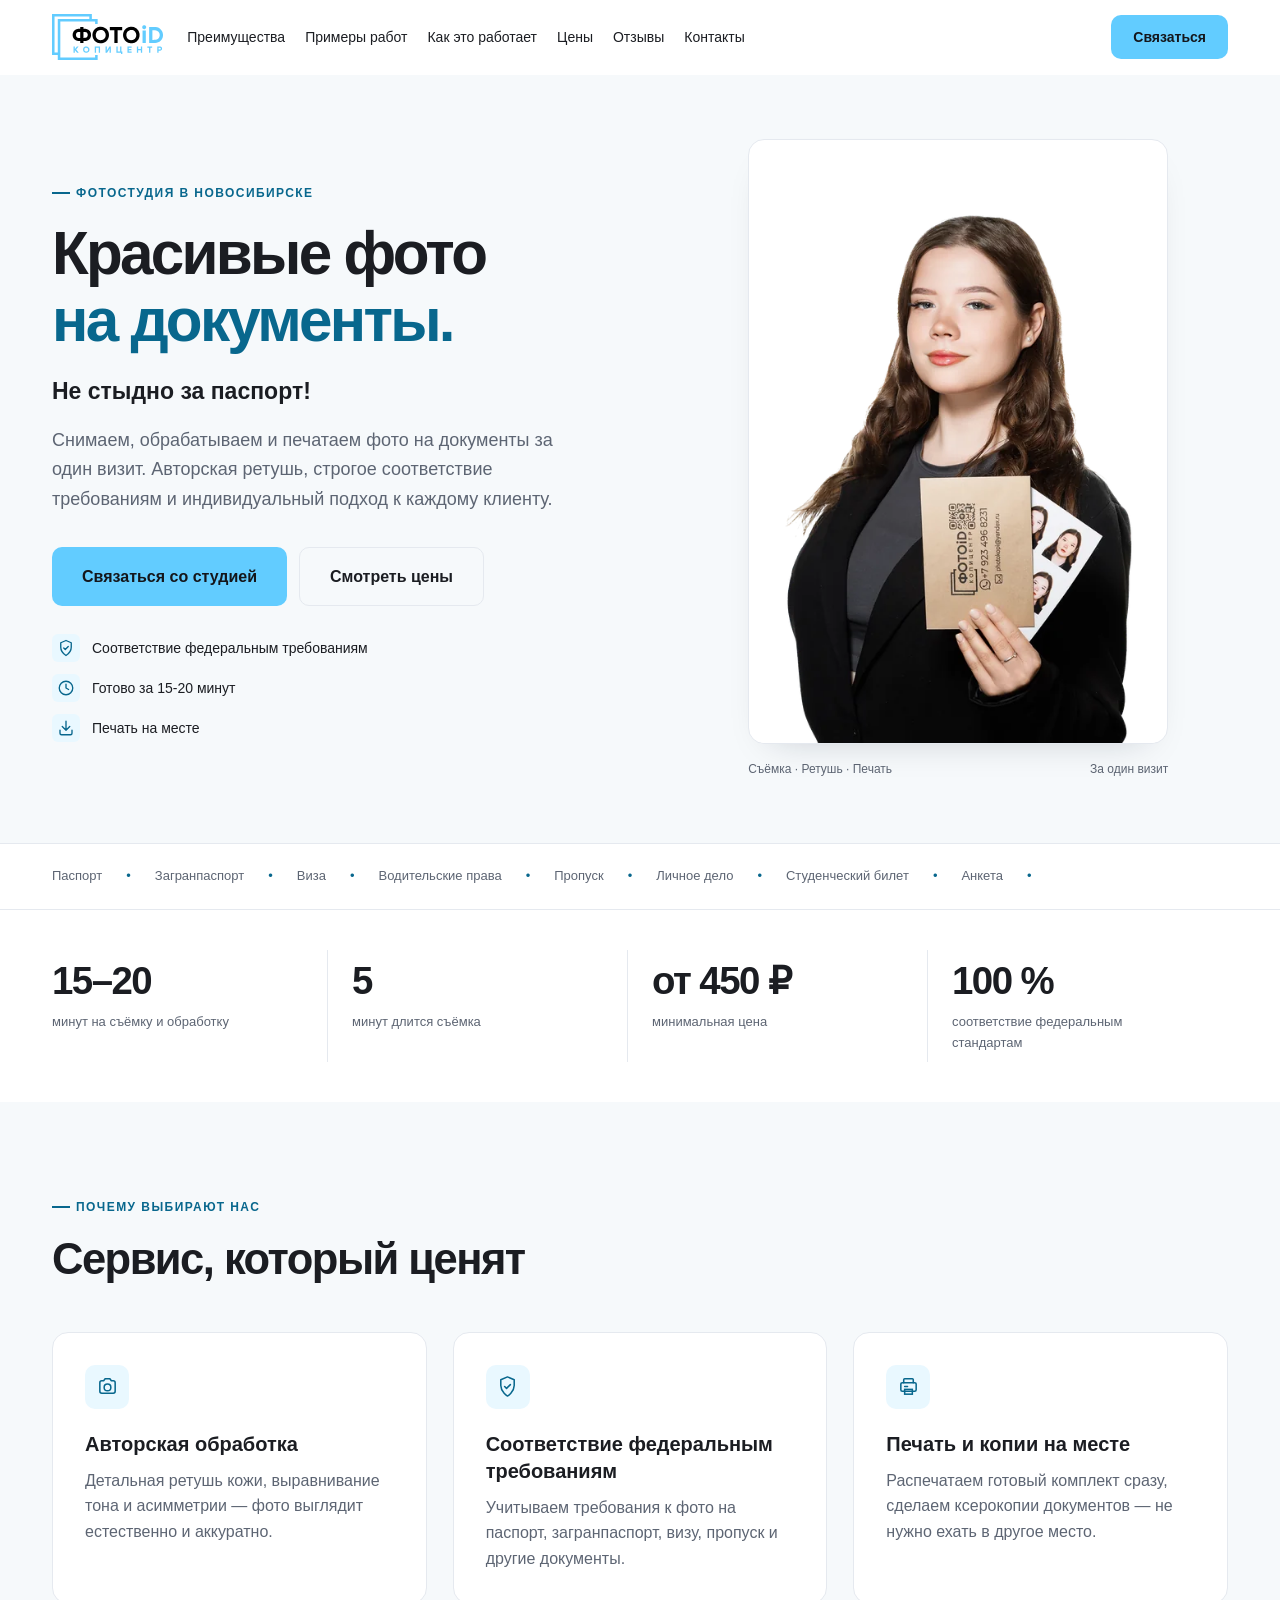
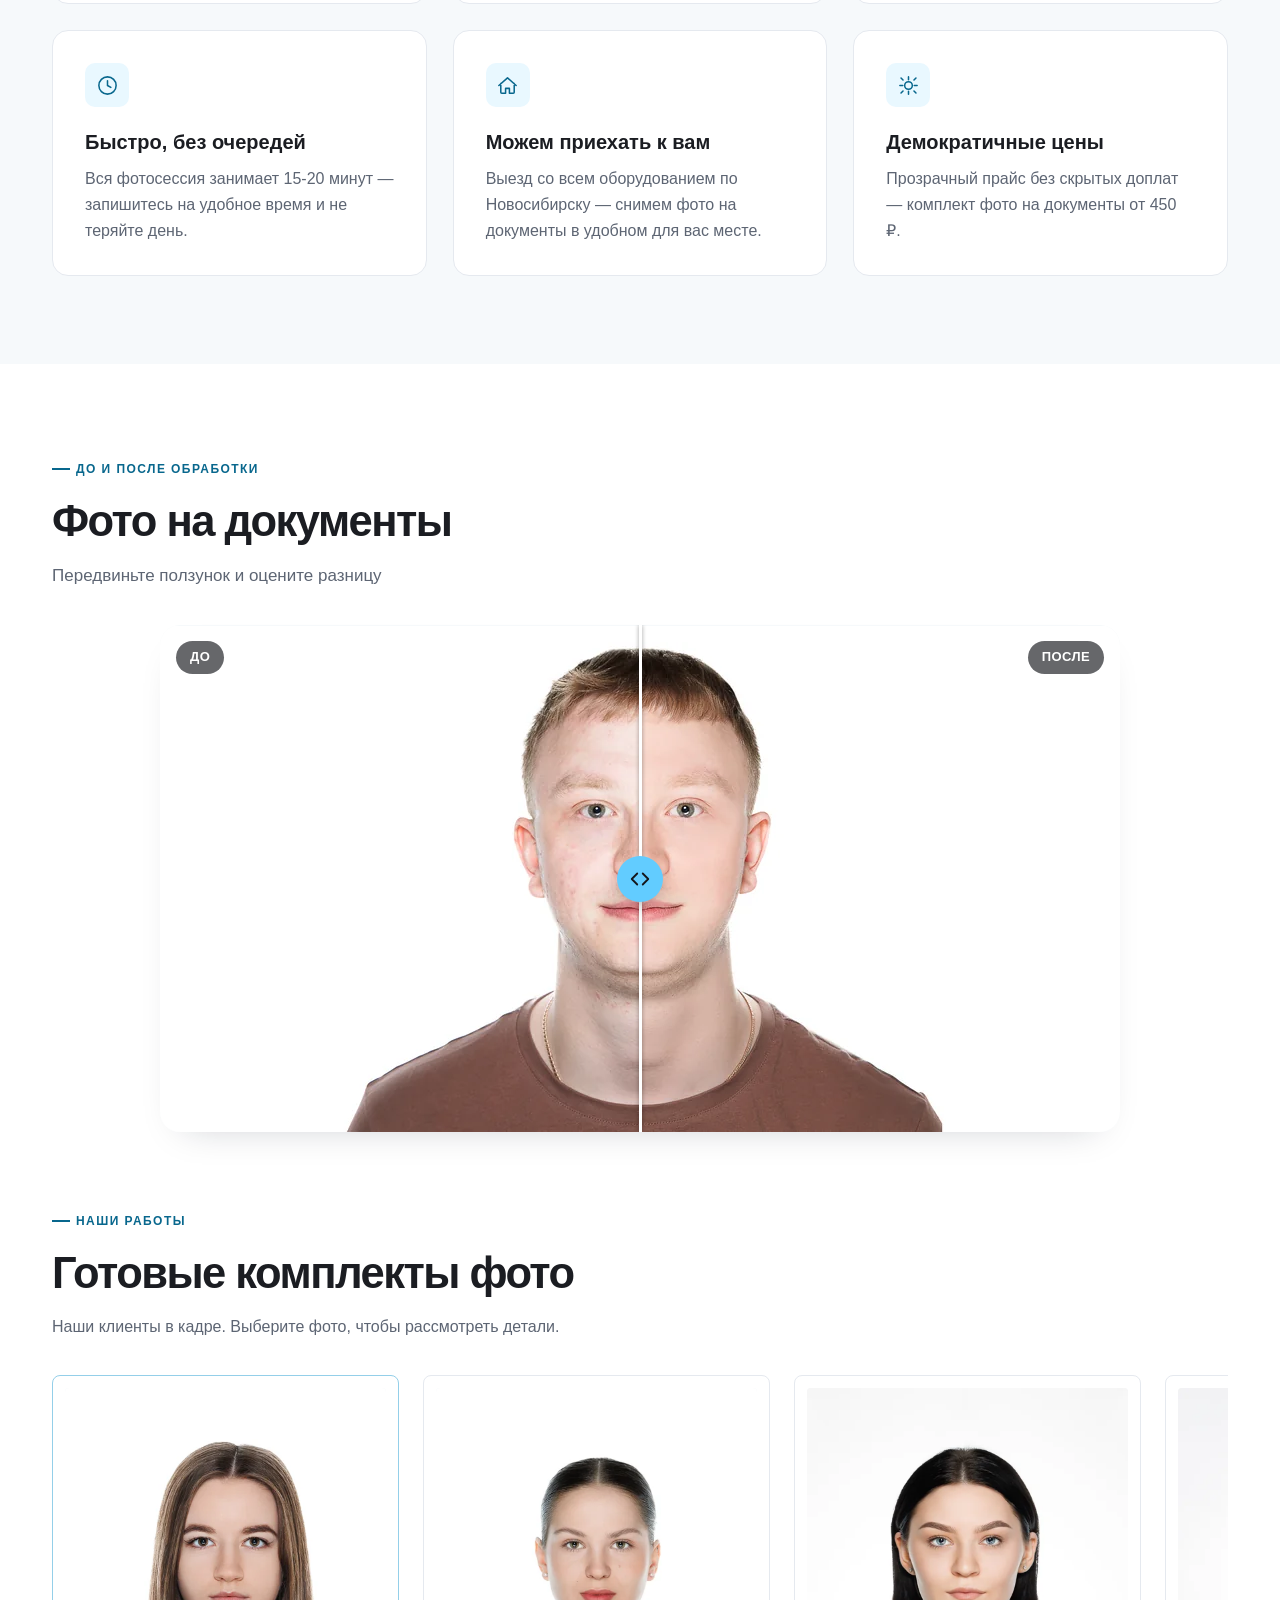
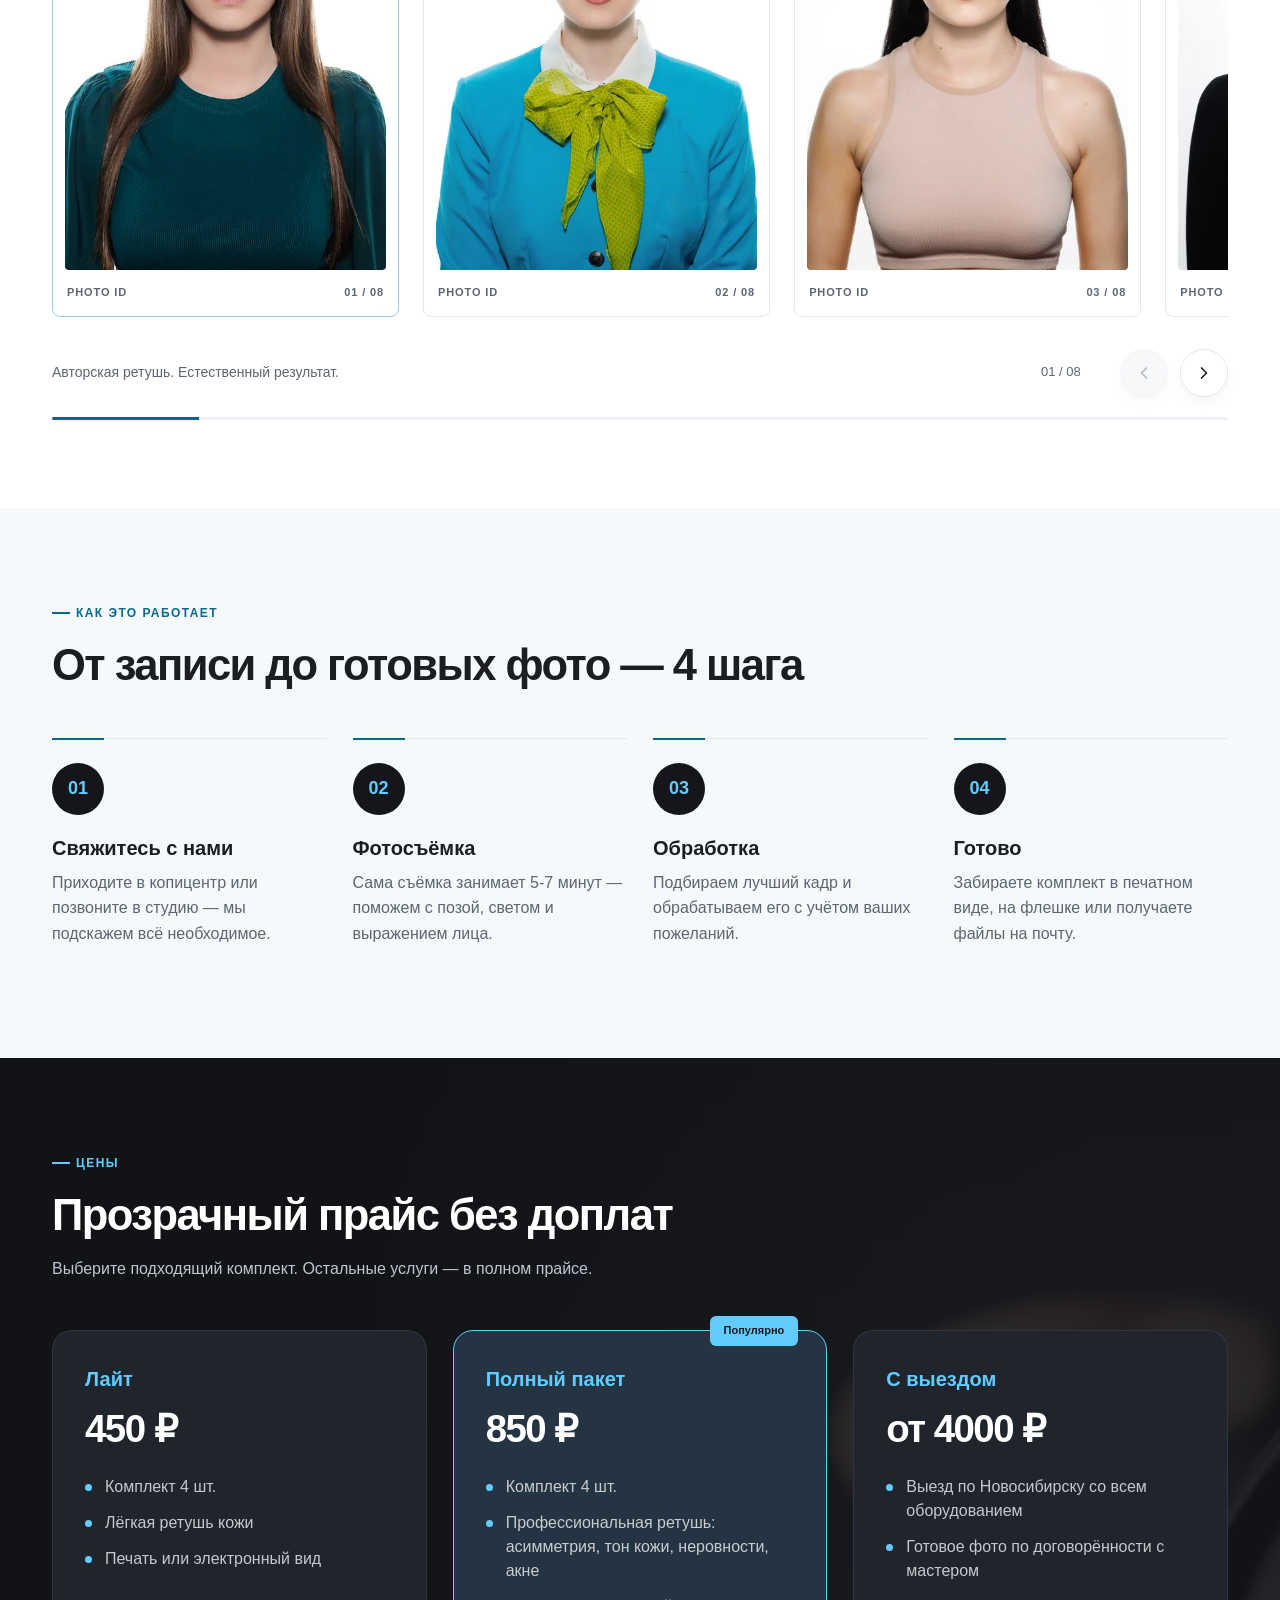
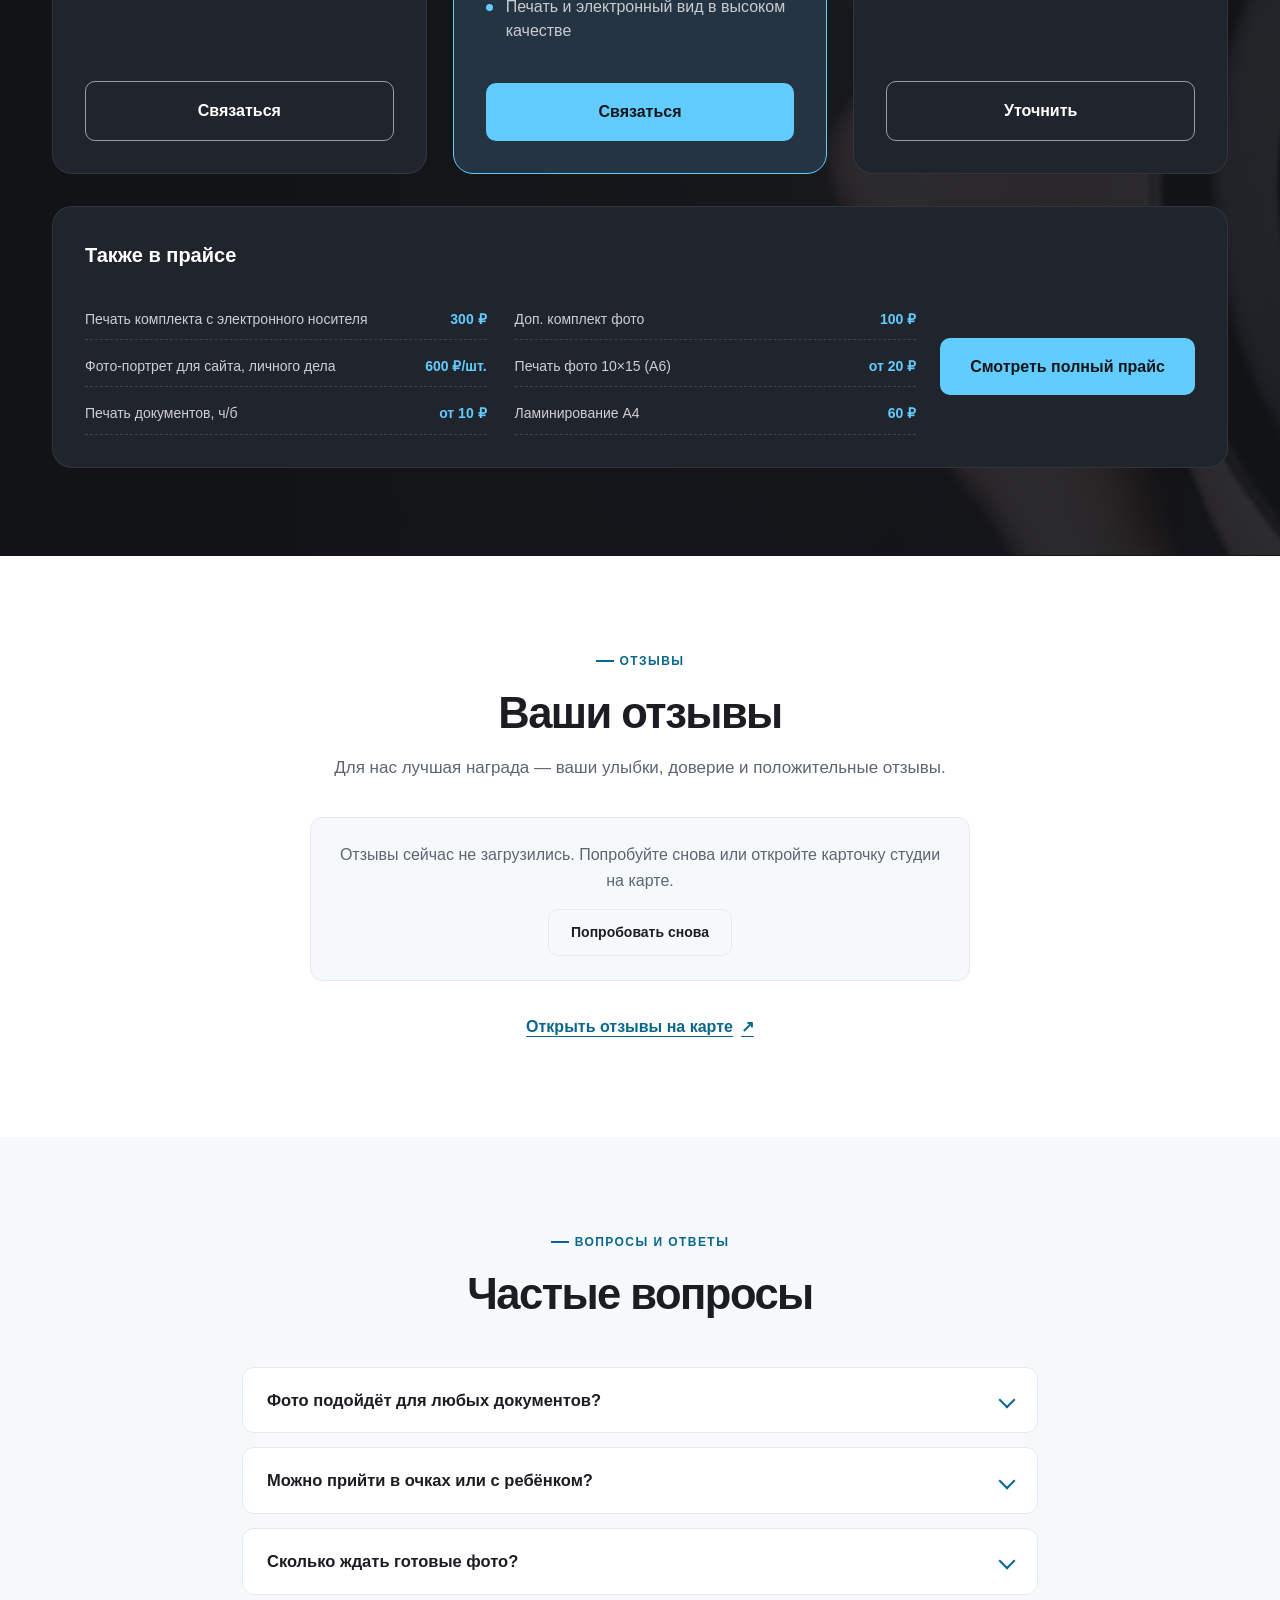
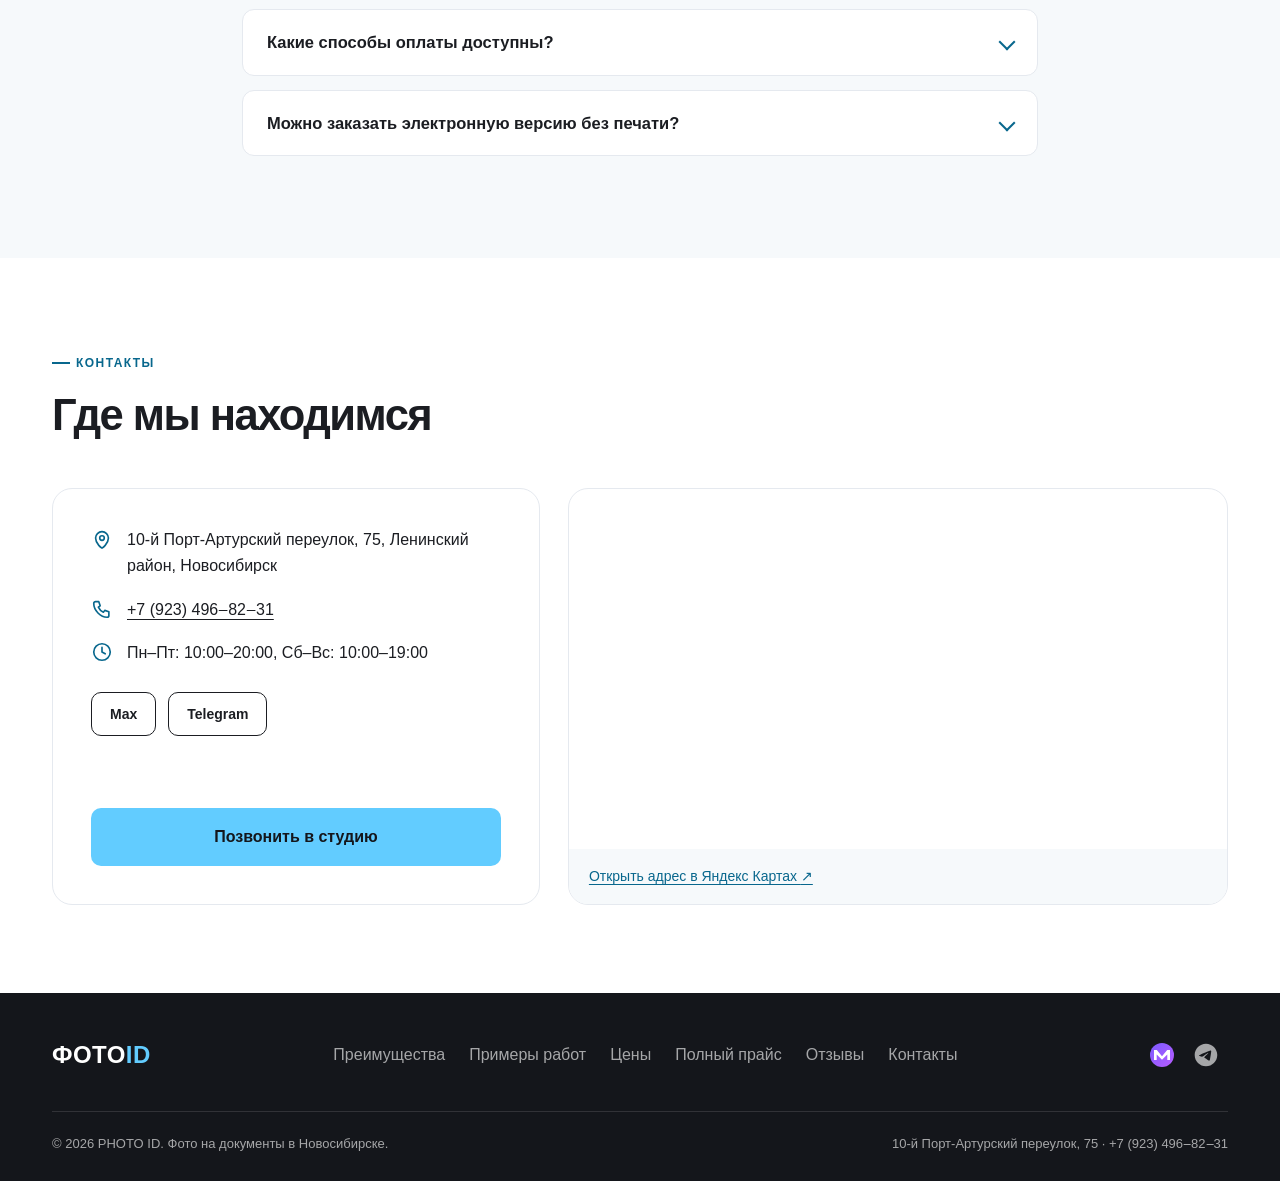
==== commit d695d129: "feat: add motion and prepare PHOTO ID for Yandex promotion" ====
--- a/index.html
+++ b/index.html
@@ -3,16 +3,117 @@
   <head>
     <meta charset="UTF-8" />
     <meta name="viewport" content="width=device-width, initial-scale=1.0" />
-    <meta
-      name="description"
-      content="Фотостудия PHOTO ID в Новосибирске — фото на документы за 15 минут, авторская ретушь, печать и копии на месте. Без очередей и пересъёмок."
-    />
-    <title>PHOTO ID — фото на документы в Новосибирске</title>
+    <!-- SEO:start -->
+    <title>Фото на документы в Новосибирске от 450 ₽ — PHOTO ID</title>
+    <meta name="description" content="Фото на паспорт, загранпаспорт и визу в Новосибирске от 450 ₽. Ретушь и печать за 15–20 минут. PHOTO ID: 10-й Порт-Артурский переулок, 75." />
+    <link rel="canonical" href="https://evgenii-nikonov.github.io/photoid/" />
+    <link rel="sitemap" type="application/xml" href="https://evgenii-nikonov.github.io/photoid/sitemap.xml" />
+    <meta property="og:type" content="website" />
+    <meta property="og:locale" content="ru_RU" />
+    <meta property="og:site_name" content="PHOTO ID" />
+    <meta property="og:title" content="Фото на документы в Новосибирске от 450 ₽ — PHOTO ID" />
+    <meta property="og:description" content="Фото на паспорт, загранпаспорт и визу в Новосибирске от 450 ₽. Ретушь и печать за 15–20 минут. PHOTO ID: 10-й Порт-Артурский переулок, 75." />
+    <meta property="og:url" content="https://evgenii-nikonov.github.io/photoid/" />
+    <meta property="og:image" content="https://evgenii-nikonov.github.io/photoid/images/social-cover.png" />
+    <meta property="og:image:width" content="1200" />
+    <meta property="og:image:height" content="630" />
+    <meta property="og:image:alt" content="PHOTO ID — фото на документы в Новосибирске от 450 рублей" />
+    <meta name="twitter:card" content="summary_large_image" />
+    <meta name="yandex-metrika-id" content="" />
+    <script type="application/ld+json">
+{
+  "@context": "https://schema.org",
+  "@graph": [
+    {
+      "@type": "LocalBusiness",
+      "@id": "https://evgenii-nikonov.github.io/photoid/#studio",
+      "name": "PHOTO ID",
+      "url": "https://evgenii-nikonov.github.io/photoid/",
+      "telephone": "+79234968231",
+      "logo": "https://evgenii-nikonov.github.io/photoid/images/logo.svg",
+      "image": "https://evgenii-nikonov.github.io/photoid/images/social-cover.png",
+      "address": {
+        "@type": "PostalAddress",
+        "streetAddress": "10-й Порт-Артурский переулок, 75",
+        "addressLocality": "Новосибирск",
+        "addressRegion": "Новосибирская область",
+        "addressCountry": "RU"
+      },
+      "openingHours": [
+        "Mo-Fr 10:00-20:00",
+        "Sa-Su 10:00-19:00"
+      ],
+      "areaServed": {
+        "@type": "City",
+        "name": "Новосибирск"
+      },
+      "sameAs": [
+        "https://t.me/photoid1",
+        "https://max.ru/u/f9LHodD0cOI4XO2QI0L5qk12dPuU03sgYtEx1xCn4u_5rWzCIyicQk673To"
+      ],
+      "hasOfferCatalog": {
+        "@type": "OfferCatalog",
+        "name": "Фото на документы",
+        "itemListElement": [
+          {
+            "@type": "Offer",
+            "name": "Лайт",
+            "price": "450",
+            "priceCurrency": "RUB",
+            "url": "https://evgenii-nikonov.github.io/photoid/price.html#document-prices",
+            "itemOffered": {
+              "@type": "Service",
+              "name": "Фото на документы — Лайт"
+            }
+          },
+          {
+            "@type": "Offer",
+            "name": "Полный пакет",
+            "price": "850",
+            "priceCurrency": "RUB",
+            "url": "https://evgenii-nikonov.github.io/photoid/price.html#document-prices",
+            "itemOffered": {
+              "@type": "Service",
+              "name": "Фото на документы — Полный пакет"
+            }
+          }
+        ]
+      }
+    },
+    {
+      "@type": "WebSite",
+      "@id": "https://evgenii-nikonov.github.io/photoid/#website",
+      "url": "https://evgenii-nikonov.github.io/photoid/",
+      "name": "PHOTO ID",
+      "inLanguage": "ru-RU",
+      "publisher": {
+        "@id": "https://evgenii-nikonov.github.io/photoid/#studio"
+      }
+    },
+    {
+      "@type": "WebPage",
+      "@id": "https://evgenii-nikonov.github.io/photoid/#webpage",
+      "url": "https://evgenii-nikonov.github.io/photoid/",
+      "name": "Фото на документы в Новосибирске от 450 ₽ — PHOTO ID",
+      "description": "Фото на паспорт, загранпаспорт и визу в Новосибирске от 450 ₽. Ретушь и печать за 15–20 минут. PHOTO ID: 10-й Порт-Артурский переулок, 75.",
+      "inLanguage": "ru-RU",
+      "isPartOf": {
+        "@id": "https://evgenii-nikonov.github.io/photoid/#website"
+      },
+      "about": {
+        "@id": "https://evgenii-nikonov.github.io/photoid/#studio"
+      }
+    }
+  ]
+}
+    </script>
+    <!-- SEO:end -->
     <link rel="icon" href="images/logo.svg" type="image/svg+xml" />
     <meta name="theme-color" content="#f8fafc" />
     <link rel="stylesheet" href="css/style.css" />
     <link rel="stylesheet" href="css/effects.css" />
     <link rel="stylesheet" href="css/carousel.css" />
+    <link rel="stylesheet" href="css/motion.css" />
   </head>
   <body>
     <a href="#main" class="visually-hidden">Перейти к содержимому</a>
@@ -401,7 +502,7 @@
               <span class="process-step__num">01</span>
               <h3>Свяжитесь с нами</h3>
 
-              <p>Приходите в копицентр или Позвонить в студию — мы подскажем всё необходимое</p>
+              <p>Приходите в копицентр или позвоните в студию — мы подскажем всё необходимое.</p>
             </li>
             <li class="process-step">
               <span class="process-step__num">02</span>
@@ -696,5 +797,7 @@
     <script src="js/priceAccordeon.js" defer></script>
     <script src="js/main.js" defer></script>
     <script src="js/effects.js" defer></script>
+    <script src="js/motion.js" defer></script>
+    <script src="js/analytics.js" defer></script>
   </body>
 </html>
--- a/css/motion.css
+++ b/css/motion.css
@@ -0,0 +1,24 @@
+/* Motion enhances visible content; nothing is hidden while scripts load. */
+:root { --motion-fast: 180ms; --motion-medium: 320ms; --motion-ease: cubic-bezier(.22, 1, .36, 1); }
+.js .main-nav { transition: none; }
+.js .main-nav.is-motion-ready { transition: transform var(--motion-medium) var(--motion-ease), visibility var(--motion-medium); }
+.process-step { position: relative; }
+.process-step::before { content: ""; position: absolute; top: -1px; left: 0; width: 52px; height: 2px; background: var(--color-accent-darker); }
+.carousel-item { transition: transform var(--motion-medium) var(--motion-ease), border-color var(--motion-fast), box-shadow var(--motion-medium); }
+.photo-open img { transition: transform 450ms var(--motion-ease); }
+.photo-dialog[open] { animation: photo-enter 280ms var(--motion-ease); }
+.photo-dialog[open]::backdrop { animation: backdrop-enter 220ms ease; }
+.price-card { transition: border-color var(--motion-fast), transform var(--motion-medium) var(--motion-ease), box-shadow var(--motion-medium); }
+.price-card:focus-within { border-color: var(--color-accent); }
+@keyframes photo-enter { from { opacity: .7; transform: translateY(12px) scale(.98); } to { opacity: 1; transform: none; } }
+@keyframes backdrop-enter { from { opacity: .2; } to { opacity: 1; } }
+@media (hover: hover) and (pointer: fine) {
+  .carousel-item:hover { transform: translateY(-4px); }
+  .photo-open:hover img { transform: scale(1.02); }
+  .price-card:hover { transform: translateY(-4px); border-color: var(--color-accent); }
+}
+@media (prefers-reduced-motion: reduce) {
+  .carousel-item, .photo-open img, .price-card { transition: none; }
+  .carousel-item:hover, .photo-open:hover img, .price-card:hover { transform: none; }
+  .photo-dialog[open], .photo-dialog[open]::backdrop { animation: none; }
+}
